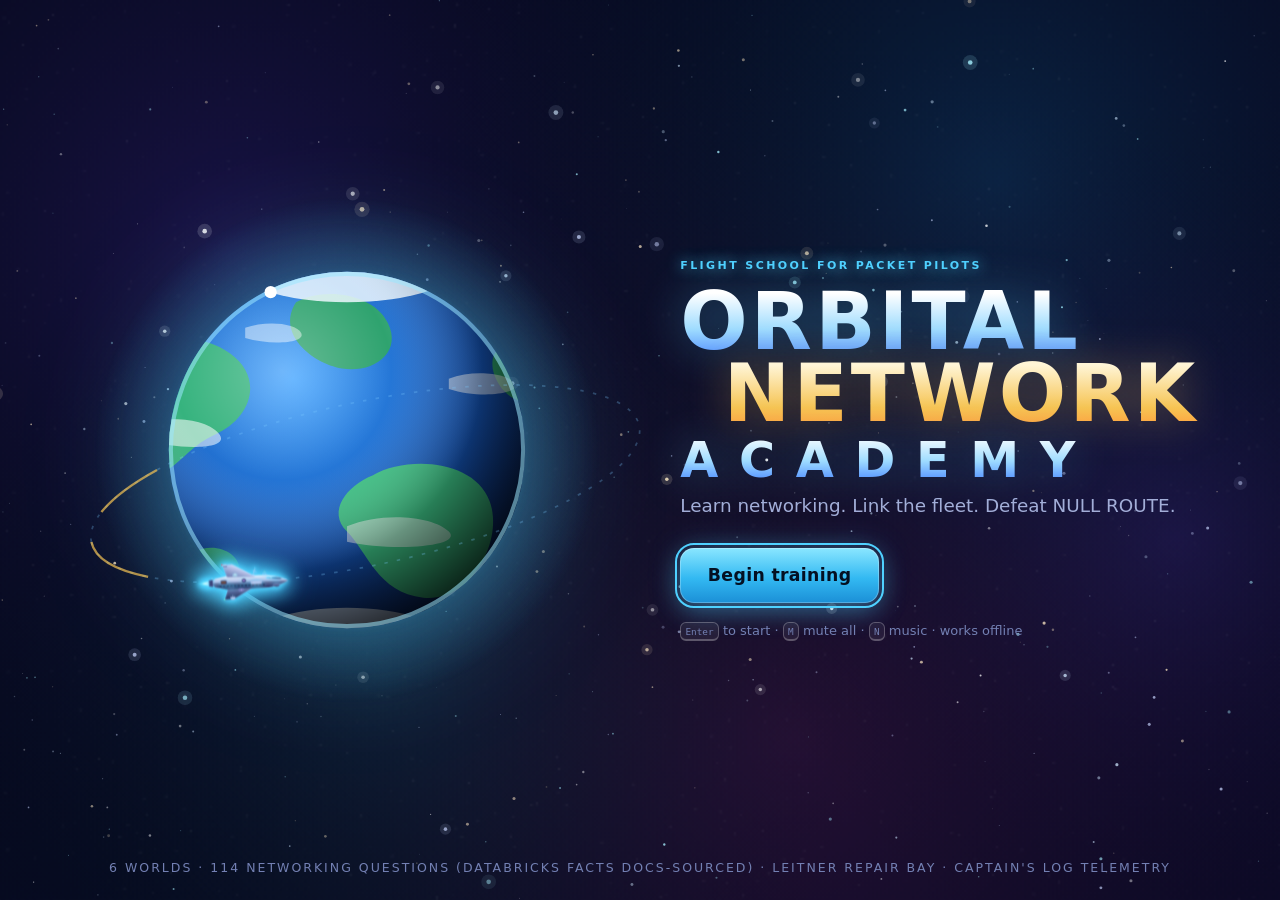
==== index.html @ e0d878a1 "Orbital Network Academy: a space-themed game for learning cloud and Databricks networking" ====
<!doctype html>
<html lang="en">
<head>
  <meta charset="utf-8">
  <meta name="viewport" content="width=device-width, initial-scale=1, viewport-fit=cover">
  <meta name="color-scheme" content="dark">
  <meta name="theme-color" content="#060a1f">
  <title>Orbital Network Academy</title>
  <link rel="icon" href="data:image/svg+xml,%3Csvg xmlns='http://www.w3.org/2000/svg' viewBox='0 0 32 32'%3E%3Ccircle cx='16' cy='16' r='9' fill='%234fd1ff'/%3E%3Cellipse cx='16' cy='16' rx='15' ry='5' fill='none' stroke='%23f6c453' stroke-width='2' transform='rotate(-20 16 16)'/%3E%3C/svg%3E">
  <link rel="stylesheet" href="css/style.css">
  <link rel="stylesheet" href="css/explainers.css">
  <link rel="stylesheet" href="css/journeys.css">
</head>
<body data-screen="title">
  <canvas id="starfield" aria-hidden="true"></canvas>
  <div id="flash" aria-hidden="true"></div>

  <!-- Persistent top bar (map / bay / log / debrief) -->
  <header id="topbar" class="hidden">
    <div class="brand" aria-label="Orbital Network Academy">
      <svg viewBox="0 0 40 40" class="brand-mark" aria-hidden="true"><circle cx="20" cy="20" r="9"/><ellipse cx="20" cy="20" rx="18" ry="6.5" transform="rotate(-22 20 20)"/><circle cx="35" cy="13" r="2.4" class="sat"/></svg>
      <div><b>Orbital Network Academy</b><span>Fleet link training</span></div>
    </div>
    <div class="rank">
      <div class="rank-top"><span id="tb-rank" class="rank-name">Cadet</span><span id="tb-xp" class="rank-xp">0 XP</span></div>
      <div class="xpbar"><span id="tb-xpbar"></span></div>
      <div id="tb-xpnext" class="rank-next"></div>
    </div>
    <nav class="nav" aria-label="Main">
      <span class="tb-stars" title="Stars earned"><svg viewBox="0 0 24 24" aria-hidden="true"><path d="M12 2.5l2.9 6 6.6.9-4.8 4.6 1.2 6.5L12 17.4l-5.9 3.1 1.2-6.5L2.5 9.4l6.6-.9z"/></svg><b id="tb-stars">0</b></span>
      <button class="nav-btn" data-go="map"><svg viewBox="0 0 24 24" aria-hidden="true"><circle cx="6" cy="17" r="3"/><circle cx="18" cy="7" r="3"/><path d="M8.5 15.5C11 12 13 11 15.5 8.5" stroke-dasharray="2 2"/></svg>Galaxy map</button>
      <button class="nav-btn" data-go="bay"><svg viewBox="0 0 24 24" aria-hidden="true"><path d="M14.7 6.3a4 4 0 0 0-5.4 5.2L3 17.8V21h3.2l6.3-6.3a4 4 0 0 0 5.2-5.4l-2.6 2.6-2.4-.6-.6-2.4z"/></svg>Repair Bay<span id="tb-bay-badge" class="badge hidden">0</span></button>
      <button class="nav-btn" data-go="journeys"><svg viewBox="0 0 24 24" aria-hidden="true"><circle cx="12" cy="12" r="9"/><path d="M10 8.5l5 3.5-5 3.5z"/></svg>Journeys</button>
      <button class="nav-btn" data-go="log"><svg viewBox="0 0 24 24" aria-hidden="true"><path d="M4 20V10M10 20V4M16 20v-7M22 20H2"/></svg>Captain's Log</button>
      <button class="icon-btn settings-btn" aria-label="Settings"><svg viewBox="0 0 24 24"><circle cx="12" cy="12" r="3"/><path d="M12 2v3M12 19v3M2 12h3M19 12h3M4.9 4.9l2.1 2.1M17 17l2.1 2.1M4.9 19.1L7 17M17 7l2.1-2.1"/></svg></button>
      <button class="icon-btn mute-btn" aria-label="Mute sound"></button>
    </nav>
  </header>

  <main id="app">
    <!-- TITLE -->
    <section class="screen" id="screen-title" aria-label="Title">
      <div class="title-wrap">
        <div id="title-planet" class="title-planet"></div>
        <div id="title-ship" class="title-orbit" aria-hidden="true"></div>
        <div class="title-copy">
          <div class="eyebrow glow">Flight school for packet pilots</div>
          <h1 class="logo"><span>Orbital</span><span>Network</span><span>Academy</span></h1>
          <p id="title-sub" class="title-sub"></p>
          <button id="btn-begin" class="btn primary big" data-autofocus>Begin training</button>
          <div class="title-hint"><kbd>Enter</kbd> to start · <kbd>M</kbd> mute all · <kbd>N</kbd> music · works offline</div>
        </div>
      </div>
      <footer class="title-foot">6 worlds · 114 networking questions (Databricks facts docs-sourced) · Leitner Repair Bay · Captain's Log telemetry</footer>
    </section>

    <!-- GALAXY MAP -->
    <section class="screen" id="screen-map" aria-label="Galaxy map">
      <div id="map-stage"></div>
      <aside id="mission-card" class="glass corners" aria-live="polite"></aside>
      <div class="map-legend"><kbd>←</kbd><kbd>→</kbd> pick world · <kbd>Enter</kbd> launch</div>
    </section>

    <!-- MISSION -->
    <section class="screen" id="screen-mission" aria-label="Mission">
      <div id="mission-planet" class="mission-planet" aria-hidden="true"></div>
      <div class="hud glass">
        <div class="hud-left">
          <div id="hud-planet" class="hud-planet" aria-hidden="true"></div>
          <div><div id="hud-mode" class="eyebrow"></div><div id="hud-title" class="hud-title"></div></div>
        </div>
        <div class="hud-mid">
          <div id="hud-progress-label" class="hud-label"></div>
          <div id="hud-progress" class="fuel"></div>
        </div>
        <div class="hud-right">
          <div id="hud-timer" class="hud-timer hidden" role="timer" aria-label="Boss clock"><span>⏱</span><b>15:00</b></div>
          <div id="hud-shields-wrap" class="hud-cell"><span class="hud-label">Shields</span><div id="hud-shields" class="shields"></div></div>
          <div class="hud-cell mult"><span class="hud-label">Streak <b id="hud-streak">0</b></span><b id="hud-mult" class="mult-val">×1</b></div>
          <div class="hud-cell"><span class="hud-label">XP</span><b id="hud-xp" class="xp-val">0</b></div>
          <button id="hud-pause" class="icon-btn" aria-label="Pause (Esc)"><svg viewBox="0 0 24 24"><path d="M8 5v14M16 5v14"/></svg></button>
          <button class="icon-btn mute-btn" aria-label="Mute sound"></button>
        </div>
      </div>
      <div class="play">
        <!-- The ship: decorative (aria-hidden). Damage / repair events are announced in #ship-live. -->
        <aside id="ship-panel" class="ship-panel glass" aria-hidden="true">
          <div class="sp-head"><div><div class="eyebrow">Your ship</div><b id="sp-name" class="sp-name">ISV Packet Pilot</b></div><span id="sp-tier" class="chip ghost"></span></div>
          <div id="ship-view" class="sp-stage"></div>
          <div class="sp-info">
            <div class="sp-meter"><div class="sp-label"><span>Hull integrity</span><b id="sp-hull-pct">100%</b></div><div id="sp-hull" class="hull-bar"></div></div>
            <div class="sp-meter"><div class="sp-label"><span>Afterburner</span><b id="sp-burn-pct">idle</b></div><div class="burn-bar"><span id="sp-burn"></span></div></div>
            <div class="sp-dmg"><div class="sp-label"><span id="sp-dmg-title">Damaged modules</span></div><ul id="sp-damage" class="sp-damage-list"></ul></div>
          </div>
        </aside>
        <article id="q-card" class="q-card glass corners" aria-live="polite"></article>
        <aside id="feedback" class="feedback glass" aria-live="polite"></aside>
      </div>
    </section>

    <section class="screen" id="screen-debrief" aria-label="Debrief"></section>
    <section class="screen scroll" id="screen-bay" aria-label="Repair Bay"></section>
    <section class="screen scroll" id="screen-log" aria-label="Captain's Log"></section>
    <section class="screen scroll" id="screen-journeys" aria-label="Journeys"></section>
  </main>

  <!-- Commander dialog -->
  <div id="dialog" role="dialog" aria-modal="true" aria-labelledby="dlg-name" aria-describedby="dlg-text">
    <div class="dlg-box glass corners">
      <div id="dlg-portrait" class="dlg-portrait"></div>
      <div class="dlg-main">
        <div class="dlg-tag"><span id="dlg-tag">Incoming transmission</span><span id="dlg-count"></span></div>
        <div class="dlg-who"><b id="dlg-name"></b><span id="dlg-role"></span></div>
        <p id="dlg-text" class="dlg-text"></p>
        <div class="dlg-actions"><button id="dlg-skip" class="btn ghost small">Skip</button><button id="dlg-next" class="btn primary"><span id="dlg-next-label">Next</span> <kbd>Enter</kbd></button></div>
      </div>
    </div>
  </div>

  <div id="modal" role="dialog" aria-modal="true" aria-labelledby="modal-title"><div id="modal-body" class="modal-box glass corners"></div></div>
  <div id="toasts" aria-live="polite"></div>
  <div id="ship-live" class="sr-only" role="status" aria-live="polite" aria-atomic="true"></div>
  <canvas id="fx" aria-hidden="true"></canvas>
  <noscript><p class="noscript">Orbital Network Academy needs JavaScript.</p></noscript>

  <!-- Data (classic scripts so file:// works). Add new level files here + in tests/validate_questions.mjs DATA_FILES. -->
  <script src="data/questions.js"></script>
  <script src="data/concepts.js"></script>
  <script src="data/journeys.js"></script>
  <!-- Engine -->
  <script src="js/util.js"></script>
  <script src="js/store.js"></script>
  <script src="js/ship.js"></script>
  <script src="js/audio.js"></script>
  <script src="js/music.js"></script>
  <script src="js/starfield.js"></script>
  <script src="js/fx.js"></script>
  <script src="js/art.js"></script>
  <script src="js/diagram.js"></script>
  <script src="js/explainers.js"></script>
  <script src="js/journeys.js"></script>
  <script src="js/charts.js"></script>
  <script src="js/game.js"></script>
  <script src="js/main.js"></script>
</body>
</html>
---- css/style.css ----
/* Orbital Network Academy — visual system
 * System fonts only (works offline). Palette: deep space navy, cyan signal, mint success, gold reward, rose danger. */
:root {
  --bg: #060a1f;
  --panel: rgba(14, 22, 56, 0.62);
  --panel-solid: #0e1638;
  --panel-hi: rgba(28, 40, 92, 0.7);
  --line: rgba(120, 170, 255, 0.22);
  --line-hi: rgba(120, 200, 255, 0.55);
  --text: #eef2ff;
  --muted: #a3aed8;
  --dim: #7380b3;
  --cyan: #4fd1ff;
  --mint: #7cf7c3;
  --gold: #f6c453;
  --rose: #ff4d6d;
  --violet: #b794f6;
  --accent: var(--cyan);
  --font: "Avenir Next", "Avenir", "Segoe UI", "Helvetica Neue", system-ui, -apple-system, sans-serif;
  --display: "Avenir Next Condensed", "Futura", "Avenir Next", "Segoe UI", system-ui, sans-serif;
  --mono: "SF Mono", ui-monospace, "JetBrains Mono", Menlo, Consolas, monospace;
  --r: 16px;
  --ease: cubic-bezier(.2, .8, .2, 1);
  --shadow: 0 20px 60px rgba(0, 0, 0, .45), 0 0 0 1px rgba(255, 255, 255, .02) inset;
}

* { box-sizing: border-box; }
html, body { height: 100%; margin: 0; }
body {
  background: var(--bg);
  color: var(--text);
  font: 16px/1.5 var(--font);
  -webkit-font-smoothing: antialiased;
  overflow: hidden;
  -webkit-tap-highlight-color: transparent;
}
button, input { font: inherit; color: inherit; }
a { color: var(--cyan); }
code { font-family: var(--mono); font-size: .88em; background: rgba(79, 209, 255, .1); border: 1px solid rgba(79, 209, 255, .2); padding: .05em .35em; border-radius: 6px; }
kbd {
  font-family: var(--mono); font-size: .72em; line-height: 1; padding: .28em .45em; border-radius: 6px;
  border: 1px solid rgba(255, 255, 255, .25); border-bottom-width: 2px; background: rgba(255, 255, 255, .06); color: inherit; vertical-align: .08em;
}
.hidden { display: none !important; }
:focus-visible { outline: 2px solid var(--cyan); outline-offset: 3px; border-radius: 10px; }

#starfield, #fx { position: fixed; inset: 0; width: 100vw; height: 100vh; display: block; }
#starfield { z-index: 0; }
#fx { z-index: 90; pointer-events: none; }
#flash { position: fixed; inset: 0; pointer-events: none; z-index: 80; opacity: 0; }
#flash.on.good { animation: flash .5s ease-out; background: radial-gradient(circle at 50% 50%, rgba(124, 247, 195, .0) 40%, rgba(124, 247, 195, .22)); }
#flash.on.bad { animation: flash .6s ease-out; background: radial-gradient(circle at 50% 50%, rgba(255, 77, 109, 0) 30%, rgba(255, 77, 109, .45)); }
@keyframes flash { 0% { opacity: 1 } 100% { opacity: 0 } }

/* ---------- glass panels with HUD corner brackets ---------- */
.glass {
  background: linear-gradient(180deg, rgba(22, 32, 78, .72), rgba(10, 16, 44, .72));
  border: 1px solid var(--line);
  border-radius: var(--r);
  box-shadow: var(--shadow), 0 0 40px rgba(79, 209, 255, .05);
  -webkit-backdrop-filter: blur(14px) saturate(130%);
  backdrop-filter: blur(14px) saturate(130%);
}
.corners { position: relative; }
.corners::before, .corners::after {
  content: ""; position: absolute; width: 22px; height: 22px; pointer-events: none;
  border: 2px solid var(--accent); opacity: .85; filter: drop-shadow(0 0 6px var(--accent));
}
.corners::before { top: -1px; left: -1px; border-right: 0; border-bottom: 0; border-top-left-radius: var(--r); }
.corners::after { bottom: -1px; right: -1px; border-left: 0; border-top: 0; border-bottom-right-radius: var(--r); }

.eyebrow { font: 700 11px/1.2 var(--font); letter-spacing: .22em; text-transform: uppercase; color: var(--accent); }
.eyebrow.glow { text-shadow: 0 0 14px currentColor; }
.muted { color: var(--muted); font-weight: 500; letter-spacing: 0; text-transform: none; }

/* ---------- buttons ---------- */
.btn {
  --b: var(--cyan);
  display: inline-flex; align-items: center; justify-content: center; gap: .55em;
  padding: .7em 1.25em; border-radius: 12px; cursor: pointer; font-weight: 700; letter-spacing: .02em;
  border: 1px solid rgba(255, 255, 255, .16); background: rgba(255, 255, 255, .05);
  transition: transform .15s var(--ease), box-shadow .2s, background .2s, border-color .2s, opacity .2s;
  user-select: none; white-space: nowrap;
}
.btn:hover { transform: translateY(-1px); border-color: rgba(255, 255, 255, .35); background: rgba(255, 255, 255, .09); }
.btn:active { transform: translateY(1px) scale(.98); }
.btn:disabled { opacity: .4; cursor: not-allowed; transform: none; }
.btn.primary {
  color: #041022; border: 0;
  background: linear-gradient(180deg, #8ae6ff, #33b9f2 55%, #1b8fd6);
  box-shadow: 0 0 0 1px rgba(255, 255, 255, .25) inset, 0 8px 26px rgba(79, 209, 255, .35), 0 0 32px rgba(79, 209, 255, .25);
}
.btn.primary:hover { box-shadow: 0 0 0 1px rgba(255, 255, 255, .4) inset, 0 10px 32px rgba(79, 209, 255, .5), 0 0 44px rgba(79, 209, 255, .35); }
.btn.primary kbd { border-color: rgba(4, 16, 34, .35); background: rgba(4, 16, 34, .12); }
.btn.danger { background: linear-gradient(180deg, #ff8197, #e5325a); color: #fff; border: 0; }
.btn.danger.ghost { background: transparent; color: #ff8fa3; border: 1px solid rgba(255, 77, 109, .45); }
.btn.big { font-size: 1.08rem; padding: .85em 1.6em; border-radius: 14px; }
.btn.small { padding: .45em .9em; font-size: .85rem; }
.btn.tiny { padding: .25em .7em; font-size: .78rem; border-radius: 8px; }
.icon-btn {
  width: 40px; height: 40px; display: grid; place-items: center; border-radius: 12px; cursor: pointer;
  border: 1px solid var(--line); background: rgba(255, 255, 255, .04); transition: background .2s, border-color .2s;
}
.icon-btn:hover { background: rgba(79, 209, 255, .12); border-color: var(--line-hi); }
.icon-btn svg, .nav-btn svg { width: 20px; height: 20px; fill: none; stroke: currentColor; stroke-width: 1.8; stroke-linecap: round; stroke-linejoin: round; }
.chip {
  display: inline-flex; align-items: center; gap: .35em; font-size: 12px; font-weight: 700; letter-spacing: .04em;
  padding: .3em .75em; border-radius: 999px; color: #dff6ff; background: rgba(79, 209, 255, .14); border: 1px solid rgba(79, 209, 255, .35);
}
.chip.ghost { background: rgba(255, 255, 255, .04); border-color: rgba(255, 255, 255, .14); color: var(--muted); font-weight: 600; }
.chip.danger { background: rgba(255, 77, 109, .14); border-color: rgba(255, 77, 109, .45); color: #ffc2cd; }

/* ---------- screens ---------- */
#app { position: fixed; inset: 0; z-index: 2; }
.screen {
  position: absolute; inset: 0; opacity: 0; visibility: hidden; transform: scale(1.025);
  transition: opacity .5s var(--ease), transform .6s var(--ease), visibility 0s linear .5s;
}
.screen.active { opacity: 1; visibility: visible; transform: none; transition: opacity .5s var(--ease), transform .6s var(--ease), visibility 0s; }
.screen.scroll { overflow-y: auto; padding-top: 84px; }
body[data-screen="debrief"] #screen-debrief, body[data-screen="map"] #screen-map { padding-top: 0; }

/* ---------- top bar ---------- */
#topbar {
  position: fixed; z-index: 20; top: 12px; left: 16px; right: 16px; height: 60px;
  display: flex; align-items: center; gap: 18px; padding: 0 12px 0 16px;
  background: linear-gradient(180deg, rgba(16, 24, 62, .78), rgba(8, 12, 36, .7));
  border: 1px solid var(--line); border-radius: 16px; box-shadow: var(--shadow);
  -webkit-backdrop-filter: blur(14px); backdrop-filter: blur(14px);
}
.brand { display: flex; align-items: center; gap: 10px; min-width: 0; }
.brand-mark { width: 34px; height: 34px; flex: none; }
.brand-mark circle:first-child { fill: var(--cyan); filter: drop-shadow(0 0 6px var(--cyan)); }
.brand-mark ellipse { fill: none; stroke: var(--gold); stroke-width: 2; }
.brand-mark .sat { fill: #fff; }
.brand b { display: block; font: 800 14px/1.1 var(--display); letter-spacing: .14em; text-transform: uppercase; white-space: nowrap; }
.brand span { font-size: 11px; color: var(--muted); letter-spacing: .08em; }
.rank { width: 230px; margin-left: 8px; }
.rank-top { display: flex; justify-content: space-between; font-size: 12px; font-weight: 700; }
.rank-name { color: var(--gold); letter-spacing: .12em; text-transform: uppercase; }
.rank-xp { font-family: var(--mono); color: var(--muted); }
.xpbar { height: 6px; margin: 4px 0 2px; border-radius: 6px; background: rgba(255, 255, 255, .08); overflow: hidden; }
.xpbar span { display: block; height: 100%; width: calc(var(--v, 0) * 100%); background: linear-gradient(90deg, var(--gold), #ffe9a6); box-shadow: 0 0 12px var(--gold); border-radius: 6px; transition: width .8s var(--ease); }
.rank-next { font-size: 10.5px; color: var(--dim); }
.nav { margin-left: auto; display: flex; align-items: center; gap: 6px; }
.tb-stars { display: inline-flex; align-items: center; gap: 6px; padding: 0 12px; font-family: var(--mono); font-size: 14px; }
.tb-stars svg { width: 18px; height: 18px; fill: var(--gold); filter: drop-shadow(0 0 6px rgba(246, 196, 83, .7)); }
.nav-btn {
  position: relative; display: inline-flex; align-items: center; gap: 8px; height: 40px; padding: 0 14px; border-radius: 12px; cursor: pointer;
  border: 1px solid transparent; background: transparent; font-weight: 700; font-size: 14px; color: var(--muted); transition: all .2s;
}
.nav-btn:hover { color: var(--text); background: rgba(255, 255, 255, .05); }
.nav-btn.current { color: var(--text); border-color: var(--line-hi); background: rgba(79, 209, 255, .1); box-shadow: 0 0 18px rgba(79, 209, 255, .15) inset; }
.badge { position: absolute; top: -4px; right: -4px; min-width: 20px; height: 20px; padding: 0 5px; border-radius: 10px; background: var(--rose); color: #fff; font: 800 11px/20px var(--font); text-align: center; box-shadow: 0 0 12px rgba(255, 77, 109, .7); }

/* ---------- title ---------- */
#screen-title { display: grid; place-items: center; }
.title-wrap { position: relative; width: min(1200px, 94vw); height: min(720px, 86vh); display: grid; grid-template-columns: 1.05fr 1fr; align-items: center; }
.title-planet { position: relative; width: min(560px, 46vw); aspect-ratio: 1; justify-self: center; filter: drop-shadow(0 0 60px rgba(79, 209, 255, .35)); animation: floaty 9s ease-in-out infinite; }
.title-orbit { position: absolute; left: -2%; top: 50%; width: min(700px, 58vw); transform: translateY(-38%) rotate(-12deg); pointer-events: none; }
.title-orbit-svg { width: 100%; height: auto; overflow: visible; }
.title-orbit-svg .orbit-line { fill: none; stroke: rgba(124, 200, 255, .28); stroke-width: 1.5; stroke-dasharray: 3 8; }
.title-orbit-svg .orbit-flow { fill: none; stroke: rgba(246, 196, 83, .7); stroke-width: 2; stroke-dasharray: 60 900; animation: flow 6s linear infinite; }
.title-orbit-svg g { filter: drop-shadow(0 0 8px rgba(79, 209, 255, .9)); }
.title-copy { padding: 0 2vw; }
.logo { margin: 14px 0 10px; font: 800 clamp(44px, 6.2vw, 92px)/.9 var(--display); letter-spacing: .04em; text-transform: uppercase; }
.logo span { display: block; background: linear-gradient(180deg, #ffffff 10%, #9fdcff 60%, #4f8dff); -webkit-background-clip: text; background-clip: text; color: transparent; filter: drop-shadow(0 0 22px rgba(79, 209, 255, .35)); }
.logo span:nth-child(2) { background: linear-gradient(180deg, #fff5d6 10%, #f6c453 70%, #ff9d3c); -webkit-background-clip: text; background-clip: text; filter: drop-shadow(0 0 22px rgba(246, 196, 83, .35)); padding-left: .55em; }
.logo span:nth-child(3) { font-size: .62em; letter-spacing: .42em; padding-top: .18em; }
.title-sub { font-size: 1.15rem; color: var(--muted); max-width: 30em; margin: 0 0 28px; }
.title-hint { margin-top: 18px; font-size: 13px; color: var(--dim); }
.title-foot { position: absolute; bottom: 22px; left: 0; right: 0; text-align: center; font-size: 12.5px; letter-spacing: .16em; text-transform: uppercase; color: var(--dim); }

/* ---------- galaxy map ---------- */
#screen-map { overflow: hidden; }
#map-stage { position: absolute; inset: 84px 440px 0 0; }
#galaxy { width: 100%; height: 100%; display: block; }
#galaxy .sun { animation: sunPulse 6s ease-in-out infinite; transform-origin: -140px 860px; }
@keyframes sunPulse { 50% { opacity: .82; } }
#galaxy .orbit { fill: none; stroke: rgba(150, 180, 255, .1); stroke-width: 1.2; stroke-dasharray: 2 7; }
#galaxy .route { fill: none; stroke: rgba(160, 180, 255, .2); stroke-width: 3; stroke-dasharray: 8 10; }
#galaxy .route.done { stroke: url(#routeG); stroke-width: 4; stroke-dasharray: none; opacity: .65; filter: drop-shadow(0 0 6px rgba(79, 209, 255, .6)); }
#galaxy .route.flow { stroke: #fff; stroke-width: 2.2; stroke-dasharray: 2 26; opacity: .9; animation: flow 1.6s linear infinite; }
#galaxy .route.bonus { stroke: rgba(183, 148, 246, .45); stroke-dasharray: 3 9; stroke-width: 2; }
@keyframes flow { to { stroke-dashoffset: -28; } }
#galaxy .planet { cursor: pointer; outline: none; }
#galaxy .planet .hit { fill: transparent; }
#galaxy .planet .planet-art { overflow: visible; transition: transform .35s var(--ease); }
#galaxy .planet:hover .planet-art, #galaxy .planet:focus-visible .planet-art { transform: scale(1.06); }
#galaxy .planet .planet-art { transform-origin: center; transform-box: fill-box; }
#galaxy .planet.locked .planet-art { filter: grayscale(.7) brightness(.62); opacity: .85; }
#galaxy .planet .lock circle { fill: rgba(6, 10, 31, .8); stroke: rgba(255, 255, 255, .35); }
#galaxy .planet .lock rect, #galaxy .planet .lock path { fill: none; stroke: #c7d2fe; stroke-width: 2; }
#galaxy .pl-num { font: 700 13px var(--font); letter-spacing: .26em; fill: var(--accent); text-anchor: middle; }
#galaxy .pl-name { font: 800 23px var(--display); letter-spacing: .08em; text-transform: uppercase; fill: #fff; text-anchor: middle; paint-order: stroke; stroke: rgba(6, 10, 31, .85); stroke-width: 5px; }
#galaxy .planet.locked .pl-name { fill: #8b95c2; }
#galaxy .planet.locked .pl-num { fill: #66709b; }
#galaxy .pl-stars path { fill: rgba(255, 255, 255, .12); stroke: rgba(255, 255, 255, .3); stroke-width: 1; }
#galaxy .pl-stars path.on { fill: var(--gold); stroke: #fff3c4; filter: drop-shadow(0 0 4px var(--gold)); }
#galaxy .reticle { opacity: 0; transition: opacity .3s; }
#galaxy .reticle circle { fill: none; stroke: var(--accent); stroke-width: 2; stroke-dasharray: 12 8; filter: drop-shadow(0 0 6px var(--accent)); }
#galaxy .reticle path { stroke: var(--accent); stroke-width: 3; stroke-linecap: round; }
#galaxy .planet.selected .reticle { opacity: 1; animation: spin 14s linear infinite; }
#galaxy .planet.boss .pl-num { fill: var(--rose); }
#map-ship { pointer-events: none; filter: drop-shadow(0 0 10px rgba(79, 209, 255, .8)); }
#map-ship > svg { animation: bob 2.8s ease-in-out infinite; overflow: visible; }
#map-ship.flying > svg { animation: none; }
@keyframes bob { 50% { transform: translateY(-6px); } }

#mission-card {
  position: absolute; right: 24px; top: 50%; transform: translateY(-46%); width: 400px; max-height: calc(100vh - 110px); overflow-y: auto; padding: 22px 22px 20px; z-index: 5;
  transition: border-color .3s;
}
.mc-head { display: flex; gap: 14px; align-items: center; }
.mc-art { width: 84px; height: 84px; flex: none; filter: drop-shadow(0 0 18px var(--accent)); }
.mc-art svg { width: 100%; height: 100%; }
.mc-title { margin: 4px 0 0; font: 800 30px/1 var(--display); text-transform: uppercase; letter-spacing: .05em; }
.mc-body { color: var(--muted); font-size: 14px; margin-top: 4px; }
.mc-sub { margin: 14px 0 14px; color: #d5dcff; font-size: 14.5px; }
.mc-stats { display: grid; grid-template-columns: repeat(4, 1fr); gap: 8px; padding: 12px 0; border-top: 1px solid var(--line); border-bottom: 1px solid var(--line); }
.mc-stats > div { display: flex; flex-direction: column; gap: 4px; }
.mc-stats .k, .k { font-size: 10.5px; letter-spacing: .16em; text-transform: uppercase; color: var(--dim); font-weight: 700; }
.mc-stats b { font: 700 17px var(--mono); }
.mc-flags { display: flex; flex-wrap: wrap; gap: 6px; margin: 14px 0 16px; }
.mc-actions { display: flex; gap: 10px; flex-wrap: wrap; }
.mc-actions .btn.primary { flex: 1 1 auto; padding-inline: 1em; }
.mc-actions .btn.ghost { flex: 0 1 auto; padding-inline: 1em; }
.mc-locked { display: flex; gap: 12px; align-items: flex-start; padding: 12px 14px; border-radius: 12px; background: rgba(255, 255, 255, .04); border: 1px dashed rgba(255, 255, 255, .18); }
.mc-locked p { margin: 0; color: var(--muted); font-size: 14px; }
.mc-locked .stars { vertical-align: -3px; }
.lock-ico { width: 26px; height: 26px; flex: none; fill: none; stroke: #c7d2fe; stroke-width: 1.8; }
.map-legend { position: absolute; left: 24px; bottom: 24px; color: var(--dim); font-size: 13px; z-index: 4; }
.stars { display: inline-flex; gap: 2px; }
.star-ico { width: 18px; height: 18px; fill: rgba(255, 255, 255, .12); stroke: rgba(255, 255, 255, .3); stroke-width: 1; }
.star-ico.on { fill: var(--gold); stroke: #fff3c4; filter: drop-shadow(0 0 5px rgba(246, 196, 83, .8)); }

/* ---------- planet art animation ---------- */
.art { display: block; width: 100%; height: 100%; overflow: visible; }
.art .spin { animation: surface 60s linear infinite; }
.art .spin.fast { animation-duration: 38s; }
@keyframes surface { from { transform: translateX(0); } to { transform: translateX(calc(var(--w) * -1)); } }
.art .orbit-spin { animation: spin 30s linear infinite; transform-origin: 0 0; }
.art .orbit-spin.rev { animation-direction: reverse; animation-duration: 18s; }
.art .dash-run { animation: flow 2s linear infinite; }
.art .blink { animation: blink 1.6s steps(2, jump-none) infinite; }
.art .blink.d2 { animation-delay: .8s; }
.art .pulse { animation: pulse 2.4s ease-in-out infinite; transform-box: fill-box; transform-origin: center; }
.art .tumble { animation: spin 22s linear infinite; transform-box: fill-box; transform-origin: center; }
.art .tumble.t1 { animation-duration: 15s; animation-direction: reverse; }
.art .tumble.t2 { animation-duration: 27s; }
.art .tumble.t3 { animation-duration: 18s; animation-direction: reverse; }
.art .tumble.t4 { animation-duration: 12s; }
.art .eye { animation: eye 3.6s ease-in-out infinite; transform-box: fill-box; transform-origin: center; }
.art .glitch { animation: glitch 2.2s steps(1) infinite; }
.art .glitch.d2 { animation-delay: 1.1s; }
.art .ping { animation: ping 2.6s ease-out infinite; transform-box: fill-box; transform-origin: center; }
.art .ping.d2 { animation-delay: 1.3s; }
.ship-art .flame { animation: flame .12s ease-in-out infinite alternate; transform-origin: -40px 0; }
@keyframes spin { to { transform: rotate(360deg); } }
@keyframes blink { 50% { opacity: .15; } }
@keyframes pulse { 50% { transform: scale(1.12); opacity: .8; } }
@keyframes eye { 0%, 100% { transform: scale(1); } 45% { transform: scale(1.18); } 50% { transform: scale(.4, 1); } 55% { transform: scale(1.1); } }
@keyframes glitch { 0% { transform: translateX(0); opacity: .9; } 10% { transform: translateX(-14px); opacity: .2; } 20% { transform: translateX(6px); opacity: 1; } 30% { opacity: 0; } 60% { transform: translateX(0); opacity: .8; } }
@keyframes ping { 0% { transform: scale(.6); opacity: .9; } 100% { transform: scale(3); opacity: 0; } }
@keyframes flame { from { transform: scaleX(.8); opacity: .85; } to { transform: scaleX(1.15); opacity: 1; } }
@keyframes floaty { 50% { transform: translateY(-14px); } }

/* ---------- mission ---------- */
#screen-mission { display: flex; flex-direction: column; padding: 14px 18px 18px; gap: 14px; }
.mission-planet {
  position: absolute; width: min(70vh, 640px); aspect-ratio: 1; right: max(-14vh, -140px); bottom: -22vh; opacity: .5; pointer-events: none;
  filter: drop-shadow(0 0 80px var(--accent)); animation: floaty 12s ease-in-out infinite;
}
#screen-mission.boss .mission-planet { opacity: .62; }
.hud { position: relative; z-index: 2; display: flex; align-items: center; gap: 18px; padding: 10px 14px; border-radius: 16px; }
.hud-left { display: flex; align-items: center; gap: 12px; min-width: 210px; }
.hud-planet { width: 46px; height: 46px; flex: none; }
.hud-title { font: 800 20px/1.1 var(--display); text-transform: uppercase; letter-spacing: .06em; white-space: nowrap; }
.hud-mid { flex: 1; min-width: 160px; }
.hud-label { display: block; font-size: 10.5px; letter-spacing: .16em; text-transform: uppercase; color: var(--dim); font-weight: 700; margin-bottom: 5px; }
.hud-label b { color: var(--text); font-family: var(--mono); letter-spacing: 0; }
.fuel { display: flex; gap: 4px; height: 12px; }
.fuel i { flex: 1; border-radius: 4px; background: rgba(255, 255, 255, .08); border: 1px solid rgba(255, 255, 255, .08); transition: background .3s, box-shadow .3s; }
.fuel i.ok { background: linear-gradient(180deg, #a6ffe0, var(--mint)); box-shadow: 0 0 10px rgba(124, 247, 195, .6); border-color: transparent; }
.fuel i.part { background: linear-gradient(180deg, #ffe7a0, var(--gold)); box-shadow: 0 0 10px rgba(246, 196, 83, .5); border-color: transparent; }
.fuel i.bad { background: linear-gradient(180deg, #ff9aac, var(--rose)); box-shadow: 0 0 10px rgba(255, 77, 109, .5); border-color: transparent; }
.fuel i.cur { background: rgba(79, 209, 255, .25); border-color: var(--cyan); box-shadow: 0 0 12px rgba(79, 209, 255, .6); animation: blink 1.2s ease-in-out infinite; }
.hud-right { display: flex; align-items: center; gap: 16px; }
.hud-cell { display: flex; flex-direction: column; align-items: flex-start; }
.shields { display: flex; gap: 5px; height: 26px; align-items: center; }
.shield-ico { width: 22px; height: 26px; }
.shield-ico path:first-child { fill: rgba(79, 209, 255, .25); stroke: var(--cyan); stroke-width: 1.6; filter: drop-shadow(0 0 5px rgba(79, 209, 255, .8)); transition: all .3s; }
.shield-ico .crack { fill: none; stroke: transparent; stroke-width: 1.6; }
.shield-ico.off path:first-child { fill: rgba(255, 77, 109, .08); stroke: rgba(255, 77, 109, .6); filter: none; }
.shield-ico.off .crack { stroke: rgba(255, 77, 109, .8); }
.hud-note { font-size: 12px; color: var(--dim); }
.mult-val { font: 800 22px/1 var(--mono); color: var(--muted); transition: color .3s, text-shadow .3s; }
.hud-cell.mult.hot .mult-val { color: var(--gold); text-shadow: 0 0 14px rgba(246, 196, 83, .8); }
.xp-val { font: 800 22px/1 var(--mono); color: #fff; min-width: 3.5ch; }
.hud-timer { display: flex; align-items: center; gap: 6px; padding: 6px 12px; border-radius: 10px; background: rgba(255, 77, 109, .1); border: 1px solid rgba(255, 77, 109, .4); font: 800 20px var(--mono); color: #ffc2cd; }
.hud-timer.critical { animation: blink .8s ease-in-out infinite; background: rgba(255, 77, 109, .25); color: #fff; }
#screen-mission.overdrive .hud { border-color: rgba(255, 77, 109, .5); box-shadow: var(--shadow), 0 0 30px rgba(255, 77, 109, .25); }
#screen-mission.overdrive .hud-title::after { content: "Overdrive"; margin-left: 10px; font: 800 10px var(--font); letter-spacing: .2em; padding: .3em .6em; border-radius: 6px; background: var(--rose); color: #fff; vertical-align: 4px; box-shadow: 0 0 14px var(--rose); }

.play { position: relative; z-index: 2; flex: 1; min-height: 0; display: grid; grid-template-columns: 300px minmax(0, 1fr) 0fr; column-gap: 16px; transition: grid-template-columns .5s var(--ease); }
.play:has(.feedback.open) { grid-template-columns: 284px minmax(0, 1.25fr) minmax(340px, 1fr); }
.q-card { --accent: var(--cyan); align-self: start; max-height: 100%; padding: 26px 30px 22px; overflow-y: auto; max-width: 980px; width: 100%; justify-self: center; display: flex; flex-direction: column; }
.play:has(.feedback.open) .q-card { justify-self: stretch; max-width: none; }
.q-card.enter { animation: cardIn .5s var(--ease); }
@keyframes cardIn { from { opacity: 0; transform: translateY(18px) scale(.985); } to { opacity: 1; transform: none; } }
.q-card.is-correct { border-color: rgba(124, 247, 195, .6); box-shadow: var(--shadow), 0 0 50px rgba(124, 247, 195, .18); --accent: var(--mint); }
.q-card.is-wrong { border-color: rgba(255, 77, 109, .6); box-shadow: var(--shadow), 0 0 50px rgba(255, 77, 109, .18); --accent: var(--rose); }
.q-meta { display: flex; flex-wrap: wrap; align-items: center; gap: 8px; }
.q-meta .chip.type-numeric { background: rgba(246, 196, 83, .14); border-color: rgba(246, 196, 83, .45); color: #ffe7a6; }
.q-meta .chip.type-diagram { background: rgba(183, 148, 246, .16); border-color: rgba(183, 148, 246, .5); color: #e3d5ff; }
.q-meta .chip.type-order { background: rgba(124, 247, 195, .12); border-color: rgba(124, 247, 195, .45); color: #c8ffe9; }
.q-meta .chip.type-multipart, .q-meta .chip.type-multi { background: rgba(255, 138, 91, .14); border-color: rgba(255, 138, 91, .45); color: #ffd6c4; }
.pips { display: inline-flex; gap: 3px; margin-left: 2px; }
.pips i { width: 7px; height: 14px; border-radius: 2px; background: rgba(255, 255, 255, .12); transform: skewX(-14deg); }
.pips i.on { background: var(--gold); box-shadow: 0 0 6px rgba(246, 196, 83, .7); }
.q-num { margin-left: auto; font: 700 13px var(--mono); color: var(--dim); }
.q-scenario { margin: 18px 0 0; padding: 14px 16px; border-left: 3px solid var(--rose); background: rgba(255, 77, 109, .07); border-radius: 0 12px 12px 0; color: #ffe1e7; font-size: 15.5px; }
.steps { display: flex; align-items: center; margin-top: 14px; }
.step { width: 28px; height: 28px; border-radius: 50%; display: grid; place-items: center; font: 800 12px var(--mono); border: 1.5px solid rgba(255, 255, 255, .25); color: var(--muted); }
.step.cur { border-color: var(--cyan); color: #fff; box-shadow: 0 0 12px rgba(79, 209, 255, .7); background: rgba(79, 209, 255, .15); }
.step.ok { background: var(--mint); border-color: var(--mint); color: #062018; }
.step.bad { background: var(--rose); border-color: var(--rose); color: #fff; }
.step-line { flex: 0 0 26px; height: 2px; background: rgba(255, 255, 255, .15); }
.q-prompt { margin: 18px 0 20px; font: 700 clamp(20px, 2.1vw, 26px)/1.35 var(--font); letter-spacing: -.005em; text-wrap: pretty; }
.q-body { flex: 1; }
.q-actions { display: flex; align-items: center; justify-content: space-between; gap: 12px; margin-top: 22px; }
.hint { color: var(--dim); font-size: 13px; }

.choices { display: grid; gap: 10px; }
.choice {
  position: relative; display: flex; align-items: center; gap: 14px; width: 100%; text-align: left; cursor: pointer;
  padding: 14px 16px; border-radius: 14px; border: 1px solid rgba(255, 255, 255, .12); background: rgba(255, 255, 255, .035);
  font-size: 16px; line-height: 1.4; transition: transform .15s var(--ease), border-color .2s, background .2s, box-shadow .2s;
}
.choice:hover:not(:disabled) { border-color: var(--line-hi); background: rgba(79, 209, 255, .07); transform: translateX(3px); }
.choice .key { flex: none; width: 30px; height: 30px; border-radius: 9px; display: grid; place-items: center; font: 800 13px var(--mono); background: rgba(255, 255, 255, .07); border: 1px solid rgba(255, 255, 255, .16); color: var(--muted); }
.choice .box { flex: none; width: 20px; height: 20px; border-radius: 6px; border: 2px solid rgba(255, 255, 255, .35); }
.choice.sel { border-color: var(--cyan); background: rgba(79, 209, 255, .12); box-shadow: 0 0 0 1px var(--cyan) inset, 0 0 22px rgba(79, 209, 255, .18); }
.choice.sel .key { background: var(--cyan); color: #041022; border-color: transparent; }
.choice.sel .box { background: var(--cyan); border-color: var(--cyan); box-shadow: 0 0 0 3px #0b1438 inset; }
.choice:disabled { cursor: default; }
.choice.correct { border-color: var(--mint); background: rgba(124, 247, 195, .12); box-shadow: 0 0 0 1px var(--mint) inset, 0 0 24px rgba(124, 247, 195, .2); }
.choice.correct .key { background: var(--mint); color: #062018; }
.choice.correct::after, .choice.missed::after, .choice.wrong::after { position: absolute; right: 16px; font-weight: 800; font-size: 12px; letter-spacing: .12em; text-transform: uppercase; }
.choice.correct::after { content: "✓ Correct"; color: var(--mint); }
.choice.missed { border-color: var(--gold); border-style: dashed; background: rgba(246, 196, 83, .07); }
.choice.missed::after { content: "Missed"; color: var(--gold); }
.choice.wrong { border-color: var(--rose); background: rgba(255, 77, 109, .1); }
.choice.wrong .key { background: var(--rose); color: #fff; }
.choice.wrong::after { content: "✕"; color: var(--rose); font-size: 16px; }
.choice .txt { padding-right: 80px; }

.numeric { display: grid; gap: 14px; }
.num-row { display: flex; align-items: center; gap: 12px; padding: 10px 18px; border-radius: 16px; border: 1px solid var(--line-hi); background: rgba(4, 8, 26, .55); max-width: 460px; box-shadow: 0 0 30px rgba(79, 209, 255, .1) inset; }
.num-row:focus-within { border-color: var(--cyan); box-shadow: 0 0 0 3px rgba(79, 209, 255, .2), 0 0 30px rgba(79, 209, 255, .15) inset; }
.num-row input { flex: 1; min-width: 0; background: transparent; border: 0; outline: none; font: 800 40px/1.1 var(--mono); color: #fff; letter-spacing: .04em; caret-color: var(--cyan); }
.num-row input::placeholder { color: rgba(255, 255, 255, .18); }
.num-prefix { font: 800 40px var(--mono); color: var(--cyan); }
.num-prefix:empty { display: none; }
.num-unit { font-size: 13px; color: var(--muted); letter-spacing: .14em; text-transform: uppercase; font-weight: 700; }
.num-row.correct { border-color: var(--mint); background: rgba(124, 247, 195, .08); }
.num-row.wrong { border-color: var(--rose); background: rgba(255, 77, 109, .08); }
.num-row.wrong input { text-decoration: line-through; text-decoration-color: var(--rose); color: #ffb3c1; }
.navcomp { max-width: 560px; border: 1px solid var(--line); border-radius: 12px; background: rgba(255, 255, 255, .03); }
.navcomp summary { cursor: pointer; padding: 10px 14px; font-size: 13px; font-weight: 700; letter-spacing: .08em; color: var(--muted); text-transform: uppercase; }
.navcomp table { width: 100%; border-collapse: collapse; font: 13px var(--mono); }
.navcomp th, .navcomp td { padding: 4px 14px; text-align: right; }
.navcomp th { color: var(--dim); font: 700 10.5px var(--font); letter-spacing: .1em; text-transform: uppercase; }
.navcomp th:first-child, .navcomp td:first-child { text-align: left; color: var(--cyan); }
.navcomp tbody tr:nth-child(odd) { background: rgba(255, 255, 255, .03); }

.order-list { position: relative; list-style: none; margin: 0; padding: 0; }
.order-item {
  position: absolute; left: 0; right: 0; top: 0; height: 54px; display: flex; align-items: center; gap: 12px; padding: 0 10px 0 12px;
  border-radius: 13px; border: 1px solid rgba(255, 255, 255, .14); background: linear-gradient(180deg, rgba(34, 48, 110, .75), rgba(18, 26, 66, .75));
  cursor: grab; touch-action: none; user-select: none; transition: transform .28s var(--ease), border-color .2s, box-shadow .2s, background .2s;
}
.order-item.dragging { transition: none; cursor: grabbing; z-index: 5; border-color: var(--cyan); box-shadow: 0 14px 40px rgba(0, 0, 0, .5), 0 0 24px rgba(79, 209, 255, .35); }
.order-item.picked { border-color: var(--cyan); box-shadow: 0 0 0 1px var(--cyan) inset; }
.order-item .grip { display: grid; gap: 3px; opacity: .55; }
.order-item .grip i { display: block; width: 14px; height: 2px; border-radius: 2px; background: #fff; }
.order-item .pos { flex: none; width: 28px; height: 28px; border-radius: 50%; display: grid; place-items: center; font: 800 12px var(--mono); background: rgba(79, 209, 255, .15); color: var(--cyan); border: 1px solid rgba(79, 209, 255, .4); }
.order-item .txt { flex: 1; font-size: 15px; line-height: 1.25; display: -webkit-box; -webkit-line-clamp: 2; -webkit-box-orient: vertical; overflow: hidden; }
.order-item .mv { display: flex; gap: 4px; }
.order-item .mv button { width: 30px; height: 30px; border-radius: 8px; border: 1px solid rgba(255, 255, 255, .14); background: rgba(255, 255, 255, .05); cursor: pointer; font-size: 10px; color: var(--muted); }
.order-item .mv button:hover { color: #fff; border-color: var(--line-hi); }
.order-item.correct { border-color: var(--mint); background: linear-gradient(180deg, rgba(30, 90, 80, .7), rgba(14, 50, 46, .7)); }
.order-item.correct .pos { background: var(--mint); color: #062018; border-color: transparent; }
.order-item.wrong { border-color: var(--rose); background: linear-gradient(180deg, rgba(100, 30, 52, .7), rgba(54, 16, 30, .7)); }
.order-item.wrong .pos { background: var(--rose); color: #fff; border-color: transparent; }
.order-item.correct .mv, .order-item.wrong .mv { visibility: hidden; }

.diagram-wrap { border-radius: 14px; background: radial-gradient(ellipse at 50% 40%, rgba(79, 209, 255, .07), rgba(0, 0, 0, 0) 70%), repeating-linear-gradient(0deg, rgba(120, 170, 255, .05) 0 1px, transparent 1px 32px), repeating-linear-gradient(90deg, rgba(120, 170, 255, .05) 0 1px, transparent 1px 32px); border: 1px solid var(--line); padding: 8px; }
.netdiag { width: 100%; height: auto; display: block; max-height: 46vh; overflow: visible; }
.netdiag .wire { stroke: rgba(140, 160, 230, .45); stroke-width: 2.2; }
.netdiag .packets { stroke: #9ff0ff; stroke-width: 2.6; stroke-dasharray: 3 16; stroke-linecap: round; animation: flow 1.2s linear infinite; }
.netdiag .tip { stroke: transparent; stroke-width: 2; }
.netdiag .link.bad .wire { stroke: var(--rose); stroke-dasharray: 6 6; }
.netdiag .xmark path { stroke: var(--rose); stroke-width: 3; stroke-linecap: round; }
.netdiag .link-label rect { fill: #0b1236; stroke: rgba(140, 160, 230, .5); }
.netdiag .link-label text { fill: #c9d3ff; font: 700 11px var(--mono); text-anchor: middle; }
.netdiag .node .disc { fill: #0c1440; stroke: var(--c); stroke-width: 2; filter: drop-shadow(0 0 8px var(--c)); }
.netdiag .node .halo { fill: var(--c); opacity: .08; }
.netdiag .node .ico { fill: none; stroke: var(--c); stroke-width: 1.8; stroke-linecap: round; stroke-linejoin: round; }
.netdiag .node .label { fill: #fff; font: 700 14px var(--font); text-anchor: middle; paint-order: stroke; stroke: #070c26; stroke-width: 4px; }
.netdiag .node .sub { fill: #aeb9e8; font: 600 11.5px var(--mono); text-anchor: middle; paint-order: stroke; stroke: #070c26; stroke-width: 4px; }
.netdiag .node .num circle { fill: #1b2560; stroke: rgba(255, 255, 255, .35); }
.netdiag .node .num text { fill: #fff; font: 800 11px var(--mono); text-anchor: middle; }
.netdiag.interactive .node { cursor: pointer; outline: none; }
.netdiag.interactive .node .disc, .netdiag.interactive .node .halo { transition: all .2s; }
.netdiag.interactive .node:hover .halo, .netdiag.interactive .node:focus-visible .halo { opacity: .25; }
.netdiag.interactive .node:focus-visible .disc { stroke-width: 3.5; }
.netdiag .node.sel .halo { opacity: .35; fill: var(--cyan); }
.netdiag .node.sel .disc { stroke: #fff; stroke-width: 3.5; }
.netdiag .node.target .halo { fill: var(--rose); opacity: .45; animation: pulse 1.2s ease-in-out infinite; transform-box: fill-box; transform-origin: center; }
.netdiag .node.target .disc { stroke: var(--rose); stroke-width: 3.5; filter: drop-shadow(0 0 12px var(--rose)); }
.netdiag .node.target .label { fill: #ffd1da; }
.netdiag .node.wrong .disc { stroke: var(--gold); stroke-dasharray: 4 4; }
.q-card.is-correct .netdiag .node.target .halo { fill: var(--mint); }
.q-card.is-correct .netdiag .node.target .disc { stroke: var(--mint); filter: drop-shadow(0 0 12px var(--mint)); }
.netdiag.static .node .disc { filter: none; }
.netdiag.osi .osi-n { font: 800 13px var(--mono); }
.netdiag.osi .osi-l { fill: #fff; font: 700 14px var(--font); }
.netdiag.osi .osi-e { fill: #aeb9e8; font: 600 12px var(--mono); }
.netdiag.hs .life { stroke: rgba(255, 255, 255, .25); stroke-dasharray: 4 4; }
.netdiag.hs .msg { stroke: var(--cyan); stroke-width: 2; }
.netdiag.hs .msg-t { fill: #fff; font: 800 13px var(--mono); text-anchor: middle; }
.netdiag.hs .label { fill: #fff; font: 700 14px var(--font); text-anchor: middle; }
.netdiag.hs .sub { fill: var(--mint); font: 600 12px var(--font); text-anchor: middle; }

/* feedback panel */
.feedback { position: relative; overflow: hidden; opacity: 0; transform: translateX(30px); padding: 0; transition: opacity .4s var(--ease), transform .5s var(--ease); pointer-events: none; min-width: 0; }
.feedback.open { align-self: start; max-height: 100%; opacity: 1; transform: none; pointer-events: auto; padding: 22px 24px; overflow-y: auto; }
.feedback.good { border-color: rgba(124, 247, 195, .45); background: linear-gradient(180deg, rgba(16, 60, 64, .78), rgba(8, 24, 40, .8)); }
.feedback.bad { border-color: rgba(255, 77, 109, .45); background: linear-gradient(180deg, rgba(70, 18, 44, .78), rgba(26, 10, 30, .82)); }
.fb-head { display: flex; gap: 14px; align-items: center; }
.fb-badge { width: 52px; height: 52px; flex: none; border-radius: 50%; display: grid; place-items: center; font-size: 26px; font-weight: 900; }
.feedback.good .fb-badge { background: var(--mint); color: #062018; box-shadow: 0 0 30px rgba(124, 247, 195, .6); }
.feedback.bad .fb-badge { background: var(--rose); color: #fff; box-shadow: 0 0 30px rgba(255, 77, 109, .6); }
.fb-verdict { font: 800 24px/1.1 var(--display); text-transform: uppercase; letter-spacing: .06em; }
.feedback.good .fb-verdict { color: var(--mint); }
.feedback.bad .fb-verdict { color: #ff8fa3; }
.fb-sub { font-size: 13px; color: var(--muted); margin-top: 2px; }
.fb-answer { margin: 16px 0 0; padding: 12px 14px; border-radius: 12px; background: rgba(124, 247, 195, .08); border: 1px solid rgba(124, 247, 195, .35); font-weight: 700; }
.fb-answer .k, .fb-explain .k, .source .k { display: block; margin-bottom: 4px; }
.fb-order { margin: 12px 0 0; padding-left: 26px; color: #c8ffe9; font-size: 14.5px; }
.fb-order li { margin: 3px 0; }
.fb-explain { margin: 16px 0 0; font-size: 15.5px; line-height: 1.6; color: #e1e7ff; }
.fb-explain.scenario { padding-top: 14px; border-top: 1px solid rgba(255, 255, 255, .1); }
.fb-mini { margin-top: 16px; padding: 10px; border-radius: 12px; background: rgba(4, 8, 26, .5); border: 1px solid var(--line); }
.fb-mini .netdiag { max-height: 220px; }
.fb-foot { display: flex; align-items: flex-end; justify-content: space-between; gap: 12px; margin-top: 18px; }
.source { font-size: 13px; color: var(--cyan); text-decoration: none; word-break: break-all; min-width: 0; }
.source:hover { text-decoration: underline; }
.source.std { color: var(--muted); }

/* shake */
.shake { animation: shake .5s cubic-bezier(.36, .07, .19, .97); }
@keyframes shake {
  10%, 90% { transform: translate3d(-2px, 1px, 0); } 20%, 80% { transform: translate3d(5px, -2px, 0); }
  30%, 50%, 70% { transform: translate3d(-9px, 2px, 0); } 40%, 60% { transform: translate3d(9px, -1px, 0); }
}

.float-text { position: fixed; z-index: 95; pointer-events: none; transform: translate(-50%, -50%); font: 900 22px var(--mono); color: var(--gold); text-shadow: 0 0 16px rgba(246, 196, 83, .9); animation: floatUp 1.3s var(--ease) forwards; white-space: nowrap; }
.float-text.shield { color: var(--cyan); text-shadow: 0 0 16px var(--cyan); font-size: 16px; }
.float-text.streak { color: #ffb38a; text-shadow: 0 0 16px #ff8a5b; font-size: 17px; }
@keyframes floatUp { 0% { opacity: 0; transform: translate(-50%, 0) scale(.7); } 15% { opacity: 1; transform: translate(-50%, -24px) scale(1.1); } 100% { opacity: 0; transform: translate(-50%, -80px) scale(1); } }

/* ---------- dialog ---------- */
#dialog { position: fixed; inset: 0; z-index: 60; display: flex; align-items: flex-end; justify-content: center; padding: 0 20px 6vh; background: linear-gradient(180deg, rgba(3, 5, 18, 0) 30%, rgba(3, 5, 18, .78)); opacity: 0; visibility: hidden; transition: opacity .35s, visibility 0s .35s; cursor: pointer; }
#dialog.open { opacity: 1; visibility: visible; transition: opacity .35s; }
.dlg-box { --accent: var(--cyan); width: min(920px, 100%); display: flex; gap: 22px; padding: 22px; transform: translateY(30px); transition: transform .45s var(--ease); cursor: default; }
#dialog.open .dlg-box { transform: none; }
#dialog[data-who="null"] .dlg-box { --accent: var(--rose); border-color: rgba(255, 77, 109, .5); background: linear-gradient(180deg, rgba(50, 10, 28, .85), rgba(20, 4, 14, .88)); box-shadow: var(--shadow), 0 0 50px rgba(255, 77, 109, .2); }
#dialog[data-who="null"] .dlg-text { font-family: var(--mono); color: #ffd1da; letter-spacing: .02em; }
#dialog.twist[data-who="vega"] .dlg-box { border-color: rgba(246, 196, 83, .5); }
.dlg-portrait { width: 130px; height: 130px; flex: none; border-radius: 14px; overflow: hidden; border: 1px solid var(--accent); box-shadow: 0 0 24px color-mix(in srgb, var(--accent) 45%, transparent); }
.dlg-main { flex: 1; display: flex; flex-direction: column; min-width: 0; }
.dlg-tag { display: flex; justify-content: space-between; font-size: 11px; letter-spacing: .2em; text-transform: uppercase; color: var(--accent); font-weight: 700; }
.dlg-tag #dlg-count { color: var(--dim); font-family: var(--mono); letter-spacing: 0; }
.dlg-who { display: flex; align-items: baseline; gap: 10px; margin-top: 6px; }
.dlg-who b { font: 800 22px var(--display); text-transform: uppercase; letter-spacing: .08em; }
.dlg-who span { font-size: 12.5px; color: var(--muted); }
.dlg-text { flex: 1; margin: 10px 0 14px; font-size: 18.5px; line-height: 1.5; min-height: 3em; }
.dlg-actions { display: flex; justify-content: flex-end; gap: 10px; }
#dlg-next:not(.ready) { opacity: .6; }

/* ---------- modal / toasts ---------- */
#modal { position: fixed; inset: 0; z-index: 70; display: grid; place-items: center; padding: 20px; background: rgba(3, 5, 18, .7); opacity: 0; visibility: hidden; transition: opacity .25s, visibility 0s .25s; }
#modal.open { opacity: 1; visibility: visible; transition: opacity .25s; }
.modal-box { width: min(560px, 100%); max-height: 90vh; overflow-y: auto; padding: 26px 28px; transform: scale(.96); transition: transform .3s var(--ease); }
#modal.open .modal-box { transform: none; }
.modal-title { margin: 0 0 14px; font: 800 26px var(--display); text-transform: uppercase; letter-spacing: .06em; }
.modal-sub { margin: 20px 0 8px; font-size: 12px; letter-spacing: .18em; text-transform: uppercase; color: var(--accent); }
.modal-text { color: var(--muted); }
.modal-actions { display: flex; justify-content: flex-end; gap: 10px; margin-top: 22px; }
.set-row { display: flex; align-items: center; justify-content: space-between; gap: 16px; padding: 14px 0; border-bottom: 1px solid var(--line); cursor: pointer; }
.set-row b { display: block; }
.set-row span { font-size: 13px; color: var(--muted); }
.switch { appearance: none; -webkit-appearance: none; width: 48px; height: 28px; flex: none; border-radius: 14px; background: rgba(255, 255, 255, .14); position: relative; cursor: pointer; transition: background .2s; margin: 0; }
.switch::after { content: ""; position: absolute; top: 3px; left: 3px; width: 22px; height: 22px; border-radius: 50%; background: #fff; transition: transform .25s var(--ease); }
.switch:checked { background: var(--cyan); box-shadow: 0 0 14px rgba(79, 209, 255, .5); }
.switch:checked::after { transform: translateX(20px); }
.set-row kbd { font-size: .78em; }
/* audio rows: switch + volume slider */
.set-row.audio-row { display: block; cursor: default; }
.set-main { display: flex; align-items: center; justify-content: space-between; gap: 16px; cursor: pointer; }
.vol { display: flex; align-items: center; gap: 12px; margin-top: 10px; transition: opacity .2s; }
.audio-row.dim .vol { opacity: .45; }
.vol output { min-width: 3.4em; text-align: right; font: 700 13px var(--mono); color: var(--muted); }
.range { -webkit-appearance: none; appearance: none; flex: 1; height: 28px; margin: 0; background: transparent; cursor: pointer; }
.range::-webkit-slider-runnable-track { height: 6px; border-radius: 6px; background: linear-gradient(90deg, var(--cyan) 0 var(--v, 50%), rgba(255, 255, 255, .14) var(--v, 50%) 100%); }
.range::-moz-range-track { height: 6px; border-radius: 6px; background: rgba(255, 255, 255, .14); }
.range::-moz-range-progress { height: 6px; border-radius: 6px; background: var(--cyan); }
.range::-webkit-slider-thumb { -webkit-appearance: none; width: 18px; height: 18px; margin-top: -6px; border-radius: 50%; background: #fff; border: 0; box-shadow: 0 0 0 3px rgba(79, 209, 255, .35), 0 0 12px rgba(79, 209, 255, .6); }
.range::-moz-range-thumb { width: 18px; height: 18px; border-radius: 50%; background: #fff; border: 0; box-shadow: 0 0 0 3px rgba(79, 209, 255, .35), 0 0 12px rgba(79, 209, 255, .6); }
.range:focus-visible { outline: none; }
.range:focus-visible::-webkit-slider-thumb { box-shadow: 0 0 0 3px var(--cyan), 0 0 16px var(--cyan); }
.range:focus-visible::-moz-range-thumb { box-shadow: 0 0 0 3px var(--cyan), 0 0 16px var(--cyan); }
.seg { display: inline-flex; border: 1px solid var(--line); border-radius: 10px; overflow: hidden; flex: none; }
.seg button { padding: .45em .9em; border: 0; background: transparent; cursor: pointer; font-size: 13px; font-weight: 700; color: var(--muted); }
.seg button.on { background: var(--cyan); color: #041022; }
.keys { margin: 0; padding-left: 0; list-style: none; display: grid; gap: 8px; color: var(--muted); font-size: 14px; }
#toasts { position: fixed; z-index: 85; top: 86px; left: 50%; transform: translateX(-50%); display: grid; gap: 8px; pointer-events: none; }
.toast { padding: 10px 18px; border-radius: 12px; background: rgba(14, 22, 56, .92); border: 1px solid var(--line-hi); font-weight: 700; font-size: 14px; box-shadow: var(--shadow); animation: toastIn .35s var(--ease); transition: opacity .5s, transform .5s; }
.toast.good { border-color: var(--mint); }
.toast.bad { border-color: var(--rose); }
.toast.hot { border-color: var(--rose); color: #ffd1da; box-shadow: var(--shadow), 0 0 26px rgba(255, 77, 109, .4); }
.toast.out { opacity: 0; transform: translateY(-10px); }
@keyframes toastIn { from { opacity: 0; transform: translateY(-12px); } }

/* ---------- debrief ---------- */
#screen-debrief { display: grid; place-items: center; overflow-y: auto; padding: 90px 20px 30px; }
.db-wrap { position: relative; width: min(980px, 100%); display: grid; grid-template-columns: 300px 1fr; align-items: center; gap: 10px; }
.db-art { width: 300px; aspect-ratio: 1; filter: drop-shadow(0 0 60px var(--accent)); animation: floaty 9s ease-in-out infinite; }
.db-main { --accent: inherit; padding: 30px 32px; }
.db-title { margin: 6px 0 10px; font: 800 clamp(36px, 5vw, 58px)/1 var(--display); text-transform: uppercase; letter-spacing: .04em; background: linear-gradient(180deg, #fff, #8fe8ff); -webkit-background-clip: text; background-clip: text; color: transparent; }
.db-title.bad { background: linear-gradient(180deg, #ffd1da, var(--rose)); -webkit-background-clip: text; background-clip: text; }
.db-stars { display: flex; gap: 12px; margin: 8px 0 10px; }
.db-stars .star-ico { width: 64px; height: 64px; transition: transform .3s; }
.db-stars .star-ico.pop { animation: starPop .6s var(--ease); }
@keyframes starPop { 0% { transform: scale(.2) rotate(-40deg); } 60% { transform: scale(1.3) rotate(8deg); } 100% { transform: none; } }
.badge-new { display: inline-block; padding: .3em .8em; border-radius: 8px; background: var(--gold); color: #2a1a00; font-weight: 800; font-size: 12px; letter-spacing: .14em; text-transform: uppercase; box-shadow: 0 0 20px rgba(246, 196, 83, .6); }
.db-stats { display: grid; grid-template-columns: repeat(auto-fit, minmax(120px, 1fr)); gap: 10px; margin: 18px 0; }
.stat, .kpi { display: flex; flex-direction: column; gap: 4px; padding: 12px 14px; border-radius: 12px; background: rgba(255, 255, 255, .04); border: 1px solid var(--line); }
.stat b, .kpi b { font: 800 24px/1.1 var(--mono); }
.stat .s, .kpi .s { font-size: 12px; color: var(--dim); }
.db-unlock { display: flex; align-items: center; gap: 14px; padding: 12px 16px; margin-bottom: 14px; border-radius: 14px; border: 1px solid rgba(124, 247, 195, .5); background: rgba(124, 247, 195, .08); }
.db-unlock svg { width: 56px; height: 56px; }
.db-unlock b { display: block; font: 800 20px var(--display); text-transform: uppercase; letter-spacing: .06em; }
.db-tip { color: var(--muted); }
.db-missed { margin: 6px 0 16px; }
.db-missed ul { list-style: none; padding: 0; margin: 8px 0 0; display: grid; gap: 6px; max-height: 180px; overflow-y: auto; }
.db-missed li { font-size: 14px; color: #d5dcff; display: flex; gap: 10px; align-items: baseline; }
.db-missed .chip { flex: none; }
.db-actions { display: flex; flex-wrap: wrap; gap: 10px; margin-top: 8px; }

/* ---------- pages (bay / log) ---------- */
.page { width: min(1240px, 100%); margin: 0 auto; padding: 10px 24px 40px; }
.page-head { display: flex; justify-content: space-between; align-items: flex-end; gap: 24px; margin: 8px 0 20px; flex-wrap: wrap; }
.page-title { margin: 6px 0 6px; font: 800 44px/1 var(--display); text-transform: uppercase; letter-spacing: .05em; }
.page-sub { margin: 0; max-width: 62ch; color: var(--muted); }
.bay-cta, .log-actions { display: flex; gap: 10px; flex-wrap: wrap; }
.bays { display: grid; grid-template-columns: repeat(5, 1fr); gap: 14px; }
.bay { position: relative; padding: 18px; overflow: hidden; min-height: 190px; }
.bay::before { content: ""; position: absolute; inset: auto 0 0 0; height: 4px; background: var(--bc); box-shadow: 0 0 16px var(--bc); }
.bay.b1 { --bc: var(--rose); } .bay.b2 { --bc: #ff8a5b; } .bay.b3 { --bc: var(--gold); } .bay.b4 { --bc: #b6f37a; } .bay.b5 { --bc: var(--mint); }
.bay-num { font: 800 12px var(--mono); letter-spacing: .2em; color: var(--bc); }
.bay-count { font: 800 54px/1 var(--mono); margin: 8px 0 4px; }
.bay-label { font-weight: 700; }
.bay-int { font-size: 12px; color: var(--dim); }
.bay-bar { height: 4px; margin-top: 12px; border-radius: 4px; background: rgba(255, 255, 255, .08); }
.bay-bar span { display: block; height: 100%; width: calc(var(--v) * 100%); background: var(--bc); border-radius: 4px; }
.drone { position: absolute; right: 12px; top: 14px; width: 54px; fill: none; stroke: var(--bc); stroke-width: 2; opacity: .7; animation: floaty 4s ease-in-out infinite; }
.drone ellipse { fill: rgba(255, 255, 255, .05); }
.drone .blink { fill: var(--bc); }
.bay-list { margin-top: 16px; padding: 20px; }
.card-title { margin: 0 0 14px; font: 800 15px var(--font); letter-spacing: .14em; text-transform: uppercase; display: flex; justify-content: space-between; gap: 10px; align-items: baseline; }
.card-title .muted { font-size: 12px; }
.bay-topics { display: flex; flex-wrap: wrap; gap: 10px; }
.bay-topic { display: flex; align-items: center; gap: 8px; }
.empty-state { margin-top: 16px; padding: 30px; text-align: center; }
.empty-state .empty-art { width: 160px; height: 160px; margin: 0 auto; }
.empty-state h3 { margin: 8px 0 4px; font: 800 22px var(--display); text-transform: uppercase; letter-spacing: .06em; }
.empty-state p, .empty { color: var(--muted); }

.kpis { display: grid; grid-template-columns: repeat(6, 1fr); gap: 12px; margin-bottom: 16px; }
.kpi { border-radius: 14px; }
.kpi b { font-size: 28px; }
.log-grid { display: grid; grid-template-columns: repeat(12, 1fr); gap: 16px; }
.card { padding: 20px 22px; min-width: 0; }
.radar-card { grid-column: span 5; }
.trend-card { grid-column: span 7; }
.weak-card { grid-column: span 4; }
.best-card { grid-column: span 8; }
.topics-card { grid-column: span 7; }
.time-card { grid-column: span 5; align-self: start; }
.chart { width: 100%; height: auto; display: block; }
.chart.radar { max-width: 500px; margin: 0 auto; }
.chart .grid { fill: none; stroke: rgba(150, 180, 255, .14); }
.chart .spoke { stroke: rgba(150, 180, 255, .14); }
.chart .axis-label { fill: #c9d3ff; font: 700 13.5px var(--font); }
.chart .axis-val { fill: var(--cyan); font: 700 12.5px var(--mono); }
.chart.radar .area { fill: rgba(79, 209, 255, .22); stroke: var(--cyan); stroke-width: 2; filter: drop-shadow(0 0 10px rgba(79, 209, 255, .5)); }
.chart .dot { fill: #fff; stroke: var(--cyan); stroke-width: 2; }
.chart.line .area { fill: url(#lnFill); }
.chart.line .stroke { fill: none; stroke: var(--cyan); stroke-width: 2.6; stroke-linejoin: round; filter: drop-shadow(0 0 8px rgba(79, 209, 255, .6)); }
.chart .tick { fill: var(--dim); font: 600 11px var(--mono); }
.chart .empty { fill: var(--muted); font: 600 14px var(--font); }
.bars { list-style: none; margin: 0; padding: 0; display: grid; gap: 9px; }
.bars li { display: grid; grid-template-columns: minmax(130px, 38%) 1fr 92px; align-items: center; gap: 12px; font-size: 13.5px; }
.bar-label { white-space: nowrap; overflow: hidden; text-overflow: ellipsis; color: #dbe2ff; }
.bar-track { height: 10px; border-radius: 6px; background: rgba(255, 255, 255, .06); overflow: hidden; }
.bar-fill { display: block; height: 100%; width: calc(var(--v) * 100%); border-radius: 6px; transition: width 1s var(--ease); }
.bar-fill.good { background: linear-gradient(90deg, #3fd9a0, var(--mint)); box-shadow: 0 0 10px rgba(124, 247, 195, .5); }
.bar-fill.ok { background: linear-gradient(90deg, #e7a933, var(--gold)); }
.bar-fill.bad { background: linear-gradient(90deg, #e5325a, #ff8197); }
.bar-fill.info { background: linear-gradient(90deg, #6a5cff, var(--violet)); }
.bar-note { font: 600 12px var(--mono); color: var(--muted); text-align: right; white-space: nowrap; }
.weak { list-style: none; counter-reset: w; margin: 0 0 14px; padding: 0; display: grid; gap: 8px; }
.weak li { counter-increment: w; display: grid; grid-template-columns: 26px 1fr auto auto; align-items: center; gap: 10px; padding: 9px 10px; border-radius: 10px; background: rgba(255, 255, 255, .04); border: 1px solid var(--line); }
.weak li::before { content: counter(w); font: 800 13px var(--mono); color: var(--rose); text-align: center; }
.w-name { font-weight: 700; font-size: 14px; }
.w-acc { font: 800 14px var(--mono); }
.w-acc.bad { color: #ff8fa3; } .w-acc.ok { color: var(--gold); }
table.best { width: 100%; border-collapse: collapse; font-size: 14px; }
table.best th { text-align: left; font-size: 10.5px; letter-spacing: .14em; text-transform: uppercase; color: var(--dim); padding: 6px 8px; border-bottom: 1px solid var(--line); }
table.best td { padding: 8px; border-bottom: 1px solid rgba(255, 255, 255, .05); font-family: var(--mono); }
table.best td:first-child { font-family: var(--font); font-weight: 700; }
table.best .dot { display: inline-block; width: 9px; height: 9px; border-radius: 50%; margin-right: 10px; background: var(--accent); box-shadow: 0 0 8px var(--accent); }
table.best .star-ico { width: 15px; height: 15px; }

.noscript { position: fixed; inset: 0; display: grid; place-items: center; z-index: 100; }

/* ---------- responsive ---------- */
/* Below 1280px the ship panel becomes a strip above the question (iPad landscape + portrait). */
@media (max-width: 1279px) {
  .play { grid-template-columns: minmax(0, 1fr) 0fr; grid-template-rows: auto minmax(0, 1fr); row-gap: 12px; }
  .play:has(.feedback.open) { grid-template-columns: minmax(0, 1.25fr) minmax(320px, 1fr); }
}
@media (max-width: 1180px) {
  .rank { display: none; }
  .play:has(.feedback.open) { grid-template-columns: 1fr; grid-template-rows: auto auto; overflow-y: auto; }
  .play { overflow-y: auto; }
  .q-card { overflow: visible; }
  .feedback.open { overflow: visible; }
  .kpis { grid-template-columns: repeat(3, 1fr); }
  .radar-card, .trend-card, .weak-card, .best-card, .topics-card, .time-card { grid-column: span 12; }
  .bays { grid-template-columns: repeat(5, minmax(0, 1fr)); gap: 8px; }
  .bay { padding: 14px; } .bay-count { font-size: 40px; } .drone { display: none; }
}
@media (max-width: 900px) {
  .brand div { display: none; }
  .nav-btn { padding: 0 10px; font-size: 13px; }
  .title-wrap { grid-template-columns: 1fr; height: auto; text-align: center; }
  .title-planet { width: min(320px, 60vw); }
  .title-orbit { display: none; }
  .logo span:nth-child(2) { padding-left: 0; }
  .title-sub { margin-inline: auto; }
  #mission-card { left: 16px; right: 16px; width: auto; top: auto; bottom: 16px; transform: none; max-height: 44vh; }
  #map-stage { inset: 80px 0 calc(44vh + 20px) 0; }
  .map-legend { display: none; }
  .hud { flex-wrap: wrap; gap: 10px; }
  .hud-mid { order: 3; flex-basis: 100%; }
  .hud-left { min-width: 0; }
  .db-wrap { grid-template-columns: 1fr; }
  .db-art { width: 180px; justify-self: center; }
  .bays { grid-template-columns: repeat(2, 1fr); }
}
@media (max-width: 700px) {
  .nav-btn { font-size: 0; gap: 0; }
  .nav-btn svg { width: 22px; height: 22px; }
  .kpis { grid-template-columns: repeat(2, 1fr); }
  .dlg-portrait { width: 80px; height: 80px; }
  .q-card { padding: 20px; }
  .choice .txt { padding-right: 0; }
  .choice.correct::after, .choice.missed::after, .choice.wrong::after { display: none; }
}
@media (max-height: 760px) and (min-width: 901px) {
  #mission-card { padding: 16px 18px; width: 370px; }
  .mc-sub { margin: 8px 0; }
  .mc-flags { margin: 8px 0 10px; }
}

/* ---------- reduced motion ---------- */
@media (prefers-reduced-motion: reduce) {
  html:not(.motion-full) *, html:not(.motion-full) *::before, html:not(.motion-full) *::after { animation-duration: .001ms !important; animation-iteration-count: 1 !important; transition-duration: .001ms !important; }
}
.reduce-motion *, .reduce-motion *::before, .reduce-motion *::after { animation-duration: .001ms !important; animation-iteration-count: 1 !important; transition-duration: .001ms !important; scroll-behavior: auto !important; }

/* citations */
.sources { display: grid; gap: 6px; min-width: 0; }
.source.cite { color: #e3d5ff; word-break: normal; }
.q-card:empty { visibility: hidden; }

/* ================================================================ the ship (js/ship.js) */
.sr-only { position: absolute; width: 1px; height: 1px; padding: 0; margin: -1px; overflow: hidden; clip: rect(0 0 0 0); white-space: nowrap; border: 0; }
/* off-screen screens keep their DOM: pause their ship animations (saves frames for the starfield) */
.screen:not(.active) .ship, .screen:not(.active) .ship * { animation-play-state: paused !important; }

.ship { display: block; width: 100%; height: auto; overflow: visible; --fa: #fff; --fb: #7cf7ff; --fc: #4fd1ff; }
.ship.tier-3, .ship.tier-4 { --fb: #ffe7a6; --fc: #f6a23c; }                  /* plasma-gold engines */
.ship .fl-a { stop-color: var(--fa); } .ship .fl-b { stop-color: var(--fb); } .ship .fl-c { stop-color: var(--fc); }
.ship .rig { transform-box: fill-box; transform-origin: 50% 50%; animation: shipDrift 7s ease-in-out infinite; }
@keyframes shipDrift { 0%, 100% { transform: translate(0, 0) rotate(0); } 30% { transform: translate(2px, -3px) rotate(-.8deg); } 65% { transform: translate(-2px, 2px) rotate(.6deg); } }
.ship.compact .rig, .ship.docked .rig { animation: none; }
/* engines: --burn (streak 0..10) lengthens the flame; .boost kicks it for a moment */
.ship .burn { transform-box: fill-box; transform-origin: 100% 50%; transform: scaleX(calc(.7 + var(--burn) * .6)) scaleY(calc(.95 + var(--burn) * .2)); transition: transform .45s var(--ease); }
.ship.boost .burn { transform: scaleX(1.8) scaleY(1.22); transition-duration: .16s; }
.ship .flick { transform-box: fill-box; transform-origin: 100% 50%; animation: flameFlick .11s ease-in-out infinite alternate; }
@keyframes flameFlick { from { transform: scaleX(.9); opacity: .86; } to { transform: scaleX(1.08); opacity: 1; } }
.ship .core-flame { fill: #fff; opacity: .92; }
.ship .ab { opacity: 0; transition: opacity .4s; }
.ship.afterburner .ab { opacity: var(--burn); }
.ship.boost .ab { opacity: .95; }
.ship .eglow { opacity: calc(.45 + var(--burn) * .55); transition: opacity .4s; }
.ship .speed path { fill: none; stroke: #bff4ff; stroke-width: 1.2; stroke-linecap: round; stroke-dasharray: 10 40; opacity: 0; transition: opacity .3s; }
.ship.afterburner .speed path, .ship.boost .speed path { opacity: .55; animation: speedLine .45s linear infinite; }
@keyframes speedLine { to { stroke-dashoffset: 50; } }
/* hull + parts */
.ship .fuselage { stroke: #e8ecff; stroke-width: .7; }
.ship .belly { fill: #10153d; opacity: .35; }
.ship .spine { fill: none; stroke: #fff; stroke-opacity: .6; stroke-width: 1.1; }
.ship .wing, .ship .fin { stroke: #c7d2fe; stroke-width: .6; }
.ship .edge { fill: none; stroke: #fff; stroke-opacity: .75; stroke-width: 1; }
.ship .nacelle, .ship .trim { stroke: #9aa8dc; stroke-width: .6; }
.ship .plating path:first-child { fill: #e6ebff; opacity: .3; }
.ship .plating path:last-child { fill: none; stroke: #2a3166; stroke-opacity: .5; stroke-width: .7; }
.ship .trimline { fill: none; stroke-width: 1.8; }
.ship .halo { fill: none; stroke-width: 1.6; stroke-dasharray: 8 10; opacity: .85; animation: flow 3s linear infinite; }
.ship .decal { stroke: #0b1236; stroke-width: .4; }
.ship .strut { fill: none; stroke: #c7d2fe; stroke-width: 1.6; stroke-linecap: round; }
.ship .strut.thin { stroke-width: 1.1; }
.ship .canopy { stroke: #e8ecff; stroke-width: .6; }
.ship .glint { fill: none; stroke: #fff; stroke-width: 1.2; stroke-linecap: round; opacity: .85; }
.ship .plate { fill: #c4cdf2; stroke: #7c88bf; stroke-width: .6; }
.ship .rivet circle { fill: #5b6699; }
.ship .housing { fill: #1c1f4a; stroke: #9aa8dc; stroke-width: .7; }
.ship .core { transform-box: fill-box; transform-origin: center; animation: pulse 2.4s ease-in-out infinite; }
.ship .pipe { fill: none; stroke: #0b1236; stroke-width: 3; stroke-linecap: round; }
.ship .flow { fill: none; stroke: #4fd1ff; stroke-width: 1.4; stroke-dasharray: 4 6; animation: flow 1.2s linear infinite; }
.ship .dome { fill: #9ff0ff; fill-opacity: .75; stroke: #e0fbff; stroke-width: .7; }
.ship .valve circle { fill: #2a3166; stroke: #9aa8dc; stroke-width: .6; }
.ship .valve-lt circle { fill: #7cf7c3; }
.ship .grill { stroke: #ff9a3c; stroke-width: 1.4; animation: blink 2.2s ease-in-out infinite; }
.ship .rcs { stroke: #9ff0ff; stroke-width: 2; stroke-linecap: round; opacity: .7; }
.ship .gyro-ring { fill: none; stroke: #b794f6; stroke-width: 1.4; }
.ship .dish-face { fill: #c7d2fe; stroke: #9aa8dc; stroke-width: .6; }
.ship .nozzle { fill: #3a4278; stroke: #9aa8dc; stroke-width: .7; }
/* lights */
.ship .lt { fill: #4fd1ff; }
.ship .lt.mint { fill: #7cf7c3; } .ship .lt.white { fill: #fff; } .ship .lt.violet { fill: #e3d5ff; } .ship .lt.cockpit { fill: #bff4ff; }
.ship .lt.tip { animation: blink 2s ease-in-out infinite; }
.ship .nav-red { fill: #ff4d6d; animation: blink 1.6s steps(2, jump-none) infinite; }
.ship .nav-green { fill: #7cf7c3; animation: blink 1.6s steps(2, jump-none) .8s infinite; }
.ship .strobe { fill: #fff; animation: strobe 2.4s linear infinite; }
@keyframes strobe { 0%, 88%, 100% { opacity: 0; } 90%, 94% { opacity: 1; } }
/* shield bubble = lives left (--shield 0..1) */
.ship .shield { opacity: calc(.12 + var(--shield) * .8); transition: opacity .5s; transform-box: fill-box; transform-origin: center; }
.ship .shield .hex { opacity: .35; }
.ship .shield-edge { fill: none; stroke: #9ff0ff; stroke-width: 1.1; stroke-opacity: .75; transition: stroke .3s; }
.ship.shield-low .shield-edge { stroke: #f6c453; }
.ship.shield-low .shield { animation: shieldWeak 1.3s steps(2, jump-none) infinite; }
@keyframes shieldWeak { 50% { opacity: .06; } }
.ship.shield-out .shield { opacity: 0; animation: none; }
.ship.shimmer .shield { animation: shimmer 1s ease-out; }
@keyframes shimmer { 0% { opacity: 1; transform: scale(1.03); } }
.ship.impact .shield-edge { stroke: #ff4d6d; }
.ship.impact .shield { animation: shieldHit .5s ease-out; }
@keyframes shieldHit { 0% { opacity: .95; transform: scale(.97); } }
.ship .hull-flash { fill: #fff; opacity: 0; pointer-events: none; }
.ship.impact .hull-flash { animation: hullFlash .5s ease-out; }
@keyframes hullFlash { 0% { opacity: .7; } 100% { opacity: 0; } }
/* hull scars appear as hull points are lost */
.ship .hullscar path { fill: #140906; opacity: 0; transition: opacity .4s; }
.ship.hull-1 .hullscar .h1, .ship.hull-2 .hullscar .h2, .ship.hull-3 .hullscar .h3 { opacity: .7; }
/* impact + weld */
.ship .impact-fx { opacity: 0; pointer-events: none; transform-box: fill-box; transform-origin: center; }
.ship .impact-fx.on { animation: impactFx .6s ease-out; }
@keyframes impactFx { 0% { opacity: 1; transform: scale(.2); } 100% { opacity: 0; transform: scale(2.2); } }
.ship .weld-fx { opacity: 0; pointer-events: none; }
.ship .weld-fx.on { opacity: 1; animation: weldFlash .16s steps(2, jump-none) 8; }
.ship .weld-core { fill: #fff; }
.ship .weld-arcs { fill: none; stroke: #ffd27a; stroke-width: 1; stroke-linecap: round; }
@keyframes weldFlash { 50% { opacity: .3; } }
.ship .mod.fixed > :not(.dmg-fx) { animation: fixedBlink .4s ease-in-out 3; }
@keyframes fixedBlink { 50% { opacity: .35; } }
/* module damage: sev-1 scorched · sev-2 cracked + sparks · sev-3 smoking */
.ship .dmg-fx > * { display: none; }
.ship .mod.sev-1 .scorch, .ship .mod.sev-2 .scorch, .ship .mod.sev-3 .scorch { display: inline; }
.ship .mod.sev-2 .crack, .ship .mod.sev-3 .crack, .ship .mod.sev-2 .sparks, .ship .mod.sev-3 .sparks, .ship .mod.sev-3 .smoke { display: inline; }
.ship .scorch { fill: #120806; opacity: .55; }
.ship .mod.sev-1 .scorch { opacity: .3; }      /* old bay damage / nearly repaired: faint */
.ship .mod.sev-2 .dmg-ring, .ship .mod.sev-3 .dmg-ring { display: inline; }
.ship .dmg-ring { fill: rgba(255, 77, 109, .12); stroke: #ff4d6d; stroke-width: .9; transform-box: fill-box; transform-origin: center; animation: dmgRing 1.6s ease-in-out infinite; }
.ship .mod.sev-2 .dmg-ring { stroke: #ff8a5b; fill: rgba(255, 138, 91, .1); }
@keyframes dmgRing { 50% { transform: scale(1.35); opacity: .35; } }
.ship.docked .dmg-ring, .ship.compact .dmg-ring { display: none !important; }
.ship .crack { fill: none; stroke: #ff8a5b; stroke-width: .9; stroke-linecap: round; }
.ship .sparks circle { fill: #ffd27a; animation: spark .5s steps(2, jump-none) infinite; }
.ship .sparks circle:nth-child(2) { animation-delay: .17s; } .ship .sparks circle:nth-child(3) { animation-delay: .33s; }
@keyframes spark { 50% { opacity: 0; } }
.ship .smoke .puff { fill: #6b7088; opacity: 0; transform-box: fill-box; transform-origin: center; animation: smoke 2.4s ease-out infinite; }
.ship .smoke .puff:nth-child(2) { animation-delay: .8s; } .ship .smoke .puff:nth-child(3) { animation-delay: 1.6s; }
@keyframes smoke { 0% { opacity: .6; transform: translate(0, 0) scale(.6); } 100% { opacity: 0; transform: translate(-10px, -18px) scale(1.9); } }
.ship .mod.sev-3 .lt { animation: deadFlicker 1.1s steps(2, jump-none) infinite; }
@keyframes deadFlicker { 50% { opacity: .1; } }
.ship .mod.hit > :not(.dmg-fx) { animation: modHit .6s ease-out; }
@keyframes modHit { 0%, 40% { opacity: .3; } }
.ship .mod.dmg-in .dmg-fx { animation: dmgIn .6s var(--d, 0s) both; }
@keyframes dmgIn { 0%, 30% { opacity: 0; } 40% { opacity: 1; } 55% { opacity: .2; } 100% { opacity: 1; } }
/* power-down: engines die, lights flicker off, shield collapses, hull goes dark, the ship tumbles */
.ship.disabled .rig { animation: tumble 2.6s cubic-bezier(.45, 0, .7, 1) forwards; }
@keyframes tumble { 0% { transform: none; } 15% { transform: translate(-2px, 1px) rotate(1.5deg); } 100% { transform: translate(-16px, 16px) rotate(-14deg); } }
.ship.disabled.static-off .rig { animation: none; transform: translate(-8px, 8px) rotate(-12deg); }
.ship.disabled .burn { transform: scaleX(0) scaleY(.4); transition: transform 1.4s ease-in; }
.ship.disabled .eglow, .ship.disabled .ab, .ship.disabled .speed path { opacity: 0; }
.ship.disabled .shield { opacity: 0; animation: shieldDie .9s steps(3, jump-none); }
@keyframes shieldDie { 0% { opacity: .9; } 50% { opacity: .1; } 70% { opacity: .6; } 100% { opacity: 0; } }
.ship.disabled .rig .lt { animation: lightsOut 1.8s steps(1) forwards; }
@keyframes lightsOut { 0% { opacity: 1; } 15% { opacity: .1; } 25% { opacity: 1; } 40% { opacity: 0; } 50% { opacity: .8; } 60%, 100% { opacity: 0; } }
.ship.disabled .body { filter: saturate(.25) brightness(.55); transition: filter 1.8s ease-in; }
.ship.disabled .mod.sev-1 .smoke, .ship.disabled .mod.sev-2 .smoke { display: inline; }
.ship.disabled .core, .ship.disabled .flow, .ship.disabled .grill { animation: none; opacity: .15; }
.ship.static-off .rig .lt { animation: none; opacity: 0; }
.ship.static-off .body { transition: none; }
.ship.docked .shield, .ship.docked .flames, .ship.docked .eglow, .ship.docked .speed { display: none; }

/* mission ship panel */
.ship-panel { display: flex; flex-direction: column; gap: 10px; padding: 14px 14px 16px; min-width: 0; align-self: start; max-height: 100%; overflow: hidden; }
.sp-head { display: flex; justify-content: space-between; align-items: flex-start; gap: 8px; }
.sp-name { display: block; margin-top: 4px; font: 800 16px/1.1 var(--display); letter-spacing: .06em; text-transform: uppercase; white-space: nowrap; }
.sp-head .chip { white-space: nowrap; flex: none; color: var(--gold); border-color: rgba(246, 196, 83, .45); }
.sp-stage { position: relative; margin: 2px -4px; }
.sp-stage::before { content: ""; position: absolute; inset: 8% 4%; border-radius: 50%; background: radial-gradient(ellipse at 50% 55%, rgba(79, 209, 255, .14), transparent 70%); pointer-events: none; }
.sp-info { display: grid; gap: 12px; }
.sp-label { display: flex; justify-content: space-between; gap: 8px; margin-bottom: 5px; font-size: 10.5px; font-weight: 700; letter-spacing: .14em; text-transform: uppercase; color: var(--dim); }
.sp-label b { color: var(--text); font-family: var(--mono); letter-spacing: 0; text-transform: none; white-space: nowrap; }
.hull-bar { display: flex; gap: 4px; height: 12px; }
.hull-bar i { flex: 1; border-radius: 3px; background: rgba(255, 77, 109, .14); border: 1px solid rgba(255, 77, 109, .4); transition: background .3s, box-shadow .3s; }
.hull-bar i.on { background: linear-gradient(180deg, #a6f1ff, var(--cyan)); border-color: transparent; box-shadow: 0 0 10px rgba(79, 209, 255, .55); }
.hull-bar.low i.on { background: linear-gradient(180deg, #ffe7a0, var(--gold)); box-shadow: 0 0 10px rgba(246, 196, 83, .6); animation: blink 1s ease-in-out infinite; }
.sp-note { font-size: 12px; color: var(--dim); align-self: center; }
.burn-bar { height: 8px; border-radius: 6px; background: rgba(255, 255, 255, .07); overflow: hidden; }
.burn-bar span { display: block; height: 100%; width: calc(var(--v, 0) * 100%); background: linear-gradient(90deg, #7cf7ff, #ff8be0, #fff); box-shadow: 0 0 10px rgba(255, 139, 224, .6); transition: width .5s var(--ease); }
.sp-damage-list { list-style: none; margin: 0; padding: 0; display: grid; gap: 5px; }
.sp-damage-list li { display: flex; align-items: center; gap: 8px; min-width: 0; font-size: 12.5px; color: #dbe2ff; white-space: nowrap; overflow: hidden; text-overflow: ellipsis; }
.sp-damage-list li i { flex: none; width: 8px; height: 8px; border-radius: 50%; background: var(--gold); }
.sp-damage-list li.sev-2 i { background: #ff8a5b; }
.sp-damage-list li.sev-3 i { background: var(--rose); box-shadow: 0 0 8px var(--rose); }
.sp-damage-list li b { color: #ffb3c1; font-family: var(--mono); }
.sp-damage-list li.ok { color: var(--mint); }
.sp-damage-list li.ok::before { content: "✓"; }
.sp-damage-list li.more { color: var(--dim); }
#screen-mission.power-down::after { content: ""; position: absolute; inset: 0; z-index: 4; pointer-events: none; background: radial-gradient(ellipse at 50% 50%, rgba(255, 30, 60, 0) 35%, rgba(255, 30, 60, .4)); animation: alarmTint .9s ease-in-out infinite; }
@keyframes alarmTint { 50% { opacity: .35; } }
#screen-mission.power-down .q-card, #screen-mission.power-down .feedback, #screen-mission.power-down .hud { opacity: .4; transition: opacity 1s; }
#screen-mission.power-down .ship-panel { border-color: rgba(255, 77, 109, .65); box-shadow: var(--shadow), 0 0 40px rgba(255, 77, 109, .3); }

/* hangar (Repair Bay) */
.hangar { margin: 4px 0 16px; padding: 0; overflow: hidden; }
.hangar-scene { display: block; width: 100%; height: auto; }
.hg-rib { stroke: rgba(120, 170, 255, .08); stroke-width: 2; }
.hg-beam { stroke: rgba(120, 170, 255, .22); stroke-width: 6; }
.hg-lamp { fill: #e8f6ff; }
.hg-grid { stroke: rgba(120, 170, 255, .16); stroke-width: 1; }
.hg-clamp { fill: none; stroke: #5b6699; stroke-width: 8; stroke-linecap: round; stroke-linejoin: round; }
.hg-scan { animation: hgScan 5s ease-in-out infinite alternate; }
@keyframes hgScan { from { transform: translateX(0); } to { transform: translateX(580px); } }
.callout { --c: var(--gold); }
.callout.sev-2 { --c: #ff8a5b; }
.callout.sev-3 { --c: #ff4d6d; }
.callout .co-line { fill: none; stroke: var(--c); stroke-width: 1.4; stroke-dasharray: 3 3; }
.callout .co-dot { fill: var(--c); transform-box: fill-box; transform-origin: center; animation: pulse 1.6s ease-in-out infinite; }
.callout .co-box { fill: rgba(10, 8, 30, .88); stroke: var(--c); stroke-width: 1.4; }
.callout .co-label { fill: #fff; font: 700 13px var(--font); text-anchor: middle; }
.callout .co-sub { fill: var(--c); font: 600 11px var(--mono); text-anchor: middle; }
.hg-nominal rect { fill: rgba(124, 247, 195, .14); stroke: var(--mint); }
.hg-nominal text { fill: var(--mint); font: 800 15px var(--display); letter-spacing: .2em; text-anchor: middle; }
.hangar-grid { display: grid; grid-template-columns: 1fr 1fr; gap: 16px; margin-bottom: 16px; }
.hc-class, .hc-next, .hc-stat { display: flex; flex-direction: column; gap: 3px; margin-bottom: 14px; }
.hc-class b, .hc-next b { font: 800 22px/1.1 var(--display); letter-spacing: .05em; text-transform: uppercase; }
.hc-class b { color: var(--gold); }
.hc-class > span:last-child, .hc-next > span:not(.k) { color: var(--muted); font-size: 14px; }
.hc-bar { height: 8px; margin-top: 6px; border-radius: 6px; background: rgba(255, 255, 255, .08); overflow: hidden; }
.hc-bar span { display: block; height: 100%; width: calc(var(--v) * 100%); background: linear-gradient(90deg, var(--gold), #fff3c4); box-shadow: 0 0 10px rgba(246, 196, 83, .6); }
.hc-decals { margin-bottom: 14px; }
.decal-row { display: flex; flex-wrap: wrap; gap: 6px; margin-top: 6px; }
.decal-chip { display: inline-flex; align-items: center; gap: 6px; padding: .25em .7em; border-radius: 999px; font-size: 12px; font-weight: 700; color: var(--dim); border: 1px dashed rgba(255, 255, 255, .18); }
.decal-chip i { width: 10px; height: 8px; clip-path: polygon(0 0, 55% 0, 100% 50%, 55% 100%, 0 100%, 45% 50%); background: rgba(255, 255, 255, .2); }
.decal-chip.on { color: #fff; border-style: solid; border-color: var(--accent); background: color-mix(in srgb, var(--accent) 16%, transparent); }
.decal-chip.on i { background: var(--accent); }
.hc-tiers { list-style: none; margin: 0 0 14px; padding: 0; display: grid; gap: 6px; }
.hc-tiers li { display: flex; gap: 10px; align-items: baseline; padding: 6px 10px; border-radius: 10px; border: 1px solid var(--line); color: var(--dim); font-size: 13px; }
.hc-tiers li b { min-width: 70px; font-weight: 800; }
.hc-tiers li.got { color: #dbe2ff; }
.hc-tiers li.got b { color: var(--gold); }
.hc-tiers li.cur { border-color: var(--gold); background: rgba(246, 196, 83, .08); }
.hc-stat b { font: 800 26px var(--mono); }
.mod-list { list-style: none; margin: 0; padding: 0; display: grid; gap: 8px; }
.mod-list li { display: grid; grid-template-columns: 12px 1fr auto; gap: 10px; align-items: center; padding: 9px 12px; border-radius: 10px; background: rgba(255, 255, 255, .04); border: 1px solid var(--line); }
.mod-list li b { display: block; font-size: 14px; }
.mod-list li div span { font-size: 12.5px; color: var(--muted); }
.mod-list .sev-pip { width: 10px; height: 10px; border-radius: 50%; background: var(--gold); }
.mod-list li.sev-2 .sev-pip { background: #ff8a5b; }
.mod-list li.sev-3 .sev-pip { background: var(--rose); box-shadow: 0 0 10px var(--rose); }
.mod-count { font: 700 12px var(--mono); color: var(--muted); white-space: nowrap; }
.mod-legend { display: flex; flex-wrap: wrap; gap: 14px; margin: 12px 0 0; font-size: 12px; color: var(--dim); }
.mod-legend span::before { content: ""; display: inline-block; width: 8px; height: 8px; margin-right: 6px; border-radius: 50%; background: var(--gold); }
.mod-legend .sev-2::before { background: #ff8a5b; } .mod-legend .sev-3::before { background: var(--rose); }

/* debrief: wrecked ship, modules taking damage, upgrades */
.db-sub { margin: -2px 0 12px; color: #ffc2cd; }
.db-wreck { aspect-ratio: auto; align-self: center; filter: drop-shadow(0 0 40px rgba(255, 77, 109, .35)); }
.db-missed .db-damage { display: grid; grid-template-columns: minmax(180px, 260px) 1fr; gap: 14px; align-items: center; margin-top: 8px; }
.db-missed .db-mods { list-style: none; margin: 0; padding: 0; display: grid; gap: 6px; max-height: none; overflow: visible; }
.db-missed .db-mods li { display: flex; align-items: flex-start; gap: 10px; font-size: 14px; animation: dmgRow .5s var(--d, 0s) both; }
@keyframes dmgRow { from { opacity: 0; transform: translateX(-8px); } }
.db-missed .db-mods li div span { display: block; font-size: 12.5px; color: var(--muted); }
.db-mods .dot { flex: none; width: 10px; height: 10px; margin-top: 4px; border-radius: 50%; background: #ff8a5b; }
.db-mods li.sev-3 .dot { background: var(--rose); box-shadow: 0 0 10px var(--rose); }
.db-qs { margin-top: 10px; }
.db-qs summary { cursor: pointer; font-size: 13px; color: var(--muted); }
.db-qs ul { margin-top: 8px; }
.db-upgrade { display: flex; align-items: center; gap: 14px; margin: 6px 0 12px; padding: 10px 16px; border-radius: 14px; border: 1px solid rgba(246, 196, 83, .55); background: linear-gradient(90deg, rgba(246, 196, 83, .14), rgba(246, 196, 83, .03)); }
.db-up-ship { width: 170px; flex: none; }
.db-upgrade b { display: block; font: 800 22px var(--display); letter-spacing: .06em; text-transform: uppercase; color: var(--gold); }
.db-upgrade span:not(.k) { color: var(--muted); font-size: 14px; }

/* ship responsive (after the base ship rules so these win): below 1280px the panel is a strip above the question */
@media (max-width: 1279px) {
  .ship-panel { grid-column: 1 / -1; flex-direction: row; align-items: center; gap: 18px; padding: 8px 18px; max-height: none; overflow: visible; }
  .sp-head { display: none; }
  .sp-stage { width: 236px; flex: none; margin: -4px 0; }
  .sp-info { flex: 1; min-width: 0; grid-template-columns: 1fr 1fr 1.5fr; align-items: start; gap: 18px; }
  .sp-damage-list li:nth-child(n+4) { display: none; }
}
@media (max-width: 900px) {
  .ship-panel { gap: 12px; padding: 8px 12px; }
  .sp-stage { width: 190px; }
  .sp-info { grid-template-columns: 1fr 1fr; gap: 8px 14px; }
  .sp-dmg { grid-column: 1 / -1; }
  .sp-damage-list { grid-template-columns: 1fr 1fr; }
  .sp-damage-list li:nth-child(n+3) { display: none; }
  .hangar-grid { grid-template-columns: 1fr; }
  .db-missed .db-damage { grid-template-columns: 1fr; }
  .db-ship { max-width: 280px; }
}
---- css/explainers.css ----
/* Concept explainers: feedback-panel "Concept" block + the concept-figure library (js/explainers.js).
 * Kept in its own file so css/style.css stays untouched (index.html links it). */

/* ---------- feedback panel block ---------- */
.fb-concept { margin-top: 16px; border-radius: 14px; border: 1px solid rgba(120, 200, 255, .32); background: linear-gradient(180deg, rgba(8, 16, 48, .72), rgba(4, 8, 28, .66)); box-shadow: 0 0 26px rgba(79, 209, 255, .08) inset; }
.fb-concept > summary { list-style: none; cursor: pointer; display: flex; align-items: center; gap: 10px; padding: 10px 14px; border-radius: 14px; user-select: none; }
.fb-concept > summary::-webkit-details-marker { display: none; }
.fb-concept > summary:hover { background: rgba(79, 209, 255, .06); }
.fc-k { font: 800 10.5px var(--font); letter-spacing: .18em; text-transform: uppercase; color: #06121f; background: var(--cyan); padding: .32em .7em; border-radius: 6px; box-shadow: 0 0 12px rgba(79, 209, 255, .55); flex: none; }
.fc-title { font: 700 14.5px/1.3 var(--font); color: #e6ecff; min-width: 0; }
.fc-chev { margin-left: auto; width: 10px; height: 10px; border-right: 2px solid var(--cyan); border-bottom: 2px solid var(--cyan); transform: rotate(45deg) translate(-2px, -2px); transition: transform .25s var(--ease); flex: none; }
.fb-concept[open] > summary .fc-chev { transform: rotate(-135deg) translate(-2px, -2px); }
.fc-body { padding: 0 14px 14px; }
.fc-fig { padding: 8px; border-radius: 10px; background: radial-gradient(120% 90% at 50% 0%, rgba(40, 60, 140, .28), rgba(4, 8, 26, .6)); border: 1px solid var(--line); }
.fc-text { margin: 12px 2px 0; font-size: 14.5px; line-height: 1.6; color: #d7e0ff; }
.fb-concept[open] .fc-body { animation: fcOpen .35s var(--ease); }
@keyframes fcOpen { from { opacity: 0; transform: translateY(-4px); } to { opacity: 1; transform: none; } }

/* Keep Continue reachable: the footer sticks to the bottom of whichever box scrolls (panel or play area). */
.feedback.open .fb-foot { position: sticky; bottom: 0; z-index: 2; margin: 18px -24px -22px; padding: 12px 24px 18px; background: linear-gradient(180deg, rgba(6, 10, 30, 0), rgba(6, 10, 30, .92) 30%); backdrop-filter: blur(6px); -webkit-backdrop-filter: blur(6px); border-radius: 0 0 var(--r) var(--r); }

/* ---------- figure base ---------- */
.cfig { display: block; width: 100%; height: auto; max-height: 340px; overflow: visible; font-family: var(--font); }
@media (max-height: 820px) { .cfig { max-height: 40vh; } }
.cfig text { paint-order: stroke; stroke: #060b24; stroke-width: 3px; stroke-linejoin: round; }
.cfig .ct { fill: #fff; font: 700 14px var(--font); }
.cfig .ct.sm { font-size: 13px; }
.cfig .ctb { fill: #fff; font: 800 17px var(--display); letter-spacing: .04em; text-transform: uppercase; }
.cfig .cts { fill: #aeb9e8; font: 600 12px var(--font); }
.cfig .cts.xs { font-size: 11px; }
.cfig .ctm { fill: #c9d3ff; font: 700 12px var(--mono); }
.cfig .ctm.sm { font-size: 10.5px; }
.cfig .cth { fill: var(--dim); font: 800 11px var(--font); letter-spacing: .16em; text-transform: uppercase; }
.cfig .cth.on { fill: var(--cyan); }
.cfig .cth-n { fill: var(--dim); font: 800 13px var(--mono); }
.cfig .cth-n.on { fill: var(--gold); }
.cfig .cbig { fill: #fff; font: 800 20px var(--mono); }
.cfig .dim { opacity: .45; }
.cfig .ok, .cfig text.ok { fill: var(--mint); }
.cfig .gold { fill: var(--gold); }
.cfig .rose { fill: #ff8fa3; }
.cfig .cyan { fill: var(--cyan); }
.cfig .mint { fill: var(--mint); }
.cfig .life { stroke: rgba(255, 255, 255, .22); stroke-width: 1.5; stroke-dasharray: 4 5; fill: none; }

/* nodes (stations / satellites) */
.cfig .cn-ring { fill: var(--c); opacity: .09; }
.cfig .cn-disc { fill: #0b1440; stroke: var(--c); stroke-width: 2; filter: drop-shadow(0 0 6px var(--c)); }
.cfig .cn-ico { fill: none; stroke: var(--c); stroke-width: 1.8; stroke-linecap: round; stroke-linejoin: round; }
.cfig .cn-l { fill: #fff; font: 700 13px var(--font); }
.cfig .cn-s { fill: #aeb9e8; font: 600 10.5px var(--mono); }
.cfig .cn.hl .cn-ring, .cfig .cn.bad .cn-ring { opacity: .3; animation: cfPulse 1.6s ease-in-out infinite; transform-box: fill-box; transform-origin: center; }
.cfig .cn.hl .cn-disc { stroke-width: 3; filter: drop-shadow(0 0 12px var(--c)); }
.cfig .cn.hl .cn-l { fill: #ffe7a6; }
.cfig .cn.bad .cn-l { fill: #ffc2cd; }
.cfig .cn.dimn { opacity: .5; }
.cfig .cn-ico.fw { stroke: var(--gold); }
@keyframes cfPulse { 0%, 100% { transform: scale(1); opacity: .32; } 50% { transform: scale(1.18); opacity: .12; } }

/* wires + packets */
.cfig .cw-line { fill: none; stroke: rgba(140, 160, 230, .55); stroke-width: 2.2; }
.cfig .cw.hl .cw-line { stroke: var(--gold); stroke-width: 2.6; filter: drop-shadow(0 0 4px rgba(246, 196, 83, .7)); }
.cfig .cw.ok .cw-line { stroke: rgba(124, 247, 195, .8); }
.cfig .cw.bad .cw-line { stroke: var(--rose); stroke-dasharray: 6 6; }
.cfig .cw.dim .cw-line { stroke: rgba(140, 160, 230, .22); stroke-dasharray: 3 5; }
.cfig .cw.dash .cw-line { stroke-dasharray: 5 6; }
.cfig .cw-flow { fill: none; stroke: #bff6ff; stroke-width: 2.6; stroke-linecap: round; stroke-dasharray: 2 15; animation: cfFlow 1.1s linear infinite; }
.cfig .cw.hl .cw-flow { stroke: #fff2c4; }
.cfig .cw-flow.rev { animation-direction: reverse; }
@keyframes cfFlow { to { stroke-dashoffset: -17; } }
.cfig .cf-probe circle { fill: var(--c); }
.cfig .cf-probe .halo { opacity: .28; }
.cfig .cf-probe { filter: drop-shadow(0 0 5px var(--c)); }

/* pills, boxes, regions */
.cfig .cp rect { fill: #0b1236; stroke: rgba(140, 160, 230, .55); }
.cfig .cp-t { fill: #d3dbff; font: 700 11px var(--mono); }
.cfig .cp.hl rect { fill: #2a2208; stroke: var(--gold); filter: drop-shadow(0 0 5px rgba(246, 196, 83, .6)); }
.cfig .cp.hl .cp-t { fill: #ffe7a6; }
.cfig .cp.ok rect { fill: #08261f; stroke: rgba(124, 247, 195, .7); }
.cfig .cp.ok .cp-t { fill: #c8ffe9; }
.cfig .cp.bad rect { fill: #2c0b16; stroke: var(--rose); }
.cfig .cp.bad .cp-t { fill: #ffc2cd; }
.cfig .cp.dim { opacity: .5; }
.cfig .cb { fill: rgba(79, 209, 255, .05); stroke: rgba(120, 170, 255, .3); stroke-width: 1.2; }
.cfig .cb.hl { fill: rgba(246, 196, 83, .1); stroke: var(--gold); stroke-width: 1.8; filter: drop-shadow(0 0 8px rgba(246, 196, 83, .35)); }
.cfig .cb.ok { fill: rgba(124, 247, 195, .07); stroke: rgba(124, 247, 195, .55); }
.cfig .cb.bad { fill: rgba(255, 77, 109, .1); stroke: var(--rose); }
.cfig .cr-box { fill: color-mix(in srgb, var(--c) 5%, transparent); stroke: var(--c); stroke-opacity: .55; stroke-width: 1.4; stroke-dasharray: 7 5; }
.cfig .cr.hl .cr-box { stroke-opacity: 1; stroke-width: 2; fill: rgba(246, 196, 83, .06); }
.cfig .cr-l { fill: var(--c); font: 800 10.5px var(--font); letter-spacing: .14em; text-transform: uppercase; }
.cfig .neb { opacity: .9; }
.cfig .neb-l { fill: #cdb8ff; font: 700 10.5px var(--font); letter-spacing: .14em; text-transform: uppercase; opacity: .8; }
.cfig .fw-wall { fill: rgba(246, 196, 83, .14); stroke: var(--gold); stroke-width: 1.6; }

/* marks */
.cfig .cx circle { fill: #2c0b16; stroke: var(--rose); stroke-width: 1.8; }
.cfig .cx path { stroke: var(--rose); stroke-width: 2.4; stroke-linecap: round; }
.cfig .ck circle { fill: #08261f; stroke: var(--mint); stroke-width: 1.8; }
.cfig .ck path { fill: none; stroke: var(--mint); stroke-width: 2.4; stroke-linecap: round; stroke-linejoin: round; }
.cfig .cw-warn circle { fill: #2a2208; stroke: var(--gold); stroke-width: 1.8; }
.cfig .cw-warn path { stroke: var(--gold); stroke-width: 2.4; stroke-linecap: round; }

/* tables / rows / cards / lanes */
.cfig .tr-k { fill: #fff; font: 800 13px var(--mono); }
.cfig .tr-l { fill: #e1e7ff; font: 700 12.5px var(--font); }
.cfig .tr-l.sm { font-size: 11.5px; }
.cfig .tr-e { fill: #aeb9e8; font: 600 11.5px var(--mono); }
.cfig .trow.hl .tr-k, .cfig .trow.hl .tr-l { fill: #ffe7a6; }
.cfig .trow.hl .tr-e { fill: #fff2c4; }
.cfig .card.hl .ct, .cfig .lane.hl .ct, .cfig .panel.hl .ctb { fill: #ffe7a6; }
.cfig .eq { fill: #fff; font: 700 14px var(--mono); }
.cfig .eq-r { fill: #aeb9e8; font: 600 11.5px var(--mono); }
.cfig .eq-u { fill: var(--mint); font: 800 14px var(--mono); }
.cfig .eq-n { fill: var(--gold); font: 700 12.5px var(--mono); }
.cfig .eq-ok { fill: var(--mint); font: 700 12.5px var(--mono); }
.cfig .eq-bad { fill: #ff8fa3; font: 700 12.5px var(--mono); }

/* layers */
.cfig .lay-r { fill: color-mix(in srgb, var(--c) 14%, transparent); stroke: var(--c); stroke-opacity: .65; }
.cfig .lay.hl .lay-r { fill: color-mix(in srgb, var(--c) 30%, transparent); stroke-opacity: 1; stroke-width: 2.4; filter: drop-shadow(0 0 9px var(--c)); }
.cfig .lay-n { fill: var(--c); font: 800 13px var(--mono); }
.cfig .lay-l { fill: #fff; font: 700 13.5px var(--font); }
.cfig .lay-p { fill: #b9c3ee; font: 600 11px var(--mono); }
.cfig .lay-s { fill: var(--c); font: 700 10.5px var(--mono); }
.cfig .lay-br { fill: none; stroke: var(--c); stroke-opacity: .6; stroke-width: 1.5; }
.cfig .lay.dim { opacity: .38; }

/* ports */
.cfig .bd-n { fill: #fff; font: 800 20px var(--mono); }
.cfig .bd-n.sm { font: 800 13px var(--font); }
.cfig .bd-l { fill: #e1e7ff; font: 700 12px var(--font); }
.cfig .bd-s { fill: #9fb0e6; font: 600 10.5px var(--mono); }
.cfig .bd-p { fill: var(--dim); font: 700 9.5px var(--mono); letter-spacing: .04em; }
.cfig .badge.hl .bd-n { fill: var(--gold); }
.cfig .badge.bad .bd-n { fill: #ff8fa3; text-decoration: line-through; }
.cfig .badge.dim { opacity: .42; }

/* packets (tcp/udp) */
.cfig .pkt rect { fill: #0e1a4a; stroke: rgba(140, 160, 230, .6); }
.cfig .pkt-t { fill: #fff; font: 800 11.5px var(--mono); }
.cfig .pkt.lost rect { stroke: var(--rose); stroke-dasharray: 3 3; fill: #2c0b16; }
.cfig .pkt.re rect { stroke: var(--gold); }
.cfig .pkt.acked rect { stroke: var(--mint); }
.cfig .lane.dim, .cfig .panel.dim, .cfig .card.dim { opacity: .42; }

/* CIDR bits */
.cfig .bit rect { stroke-width: 1.2; }
.cfig .bit.net rect { fill: rgba(79, 209, 255, .22); stroke: var(--cyan); }
.cfig .bit.host rect { fill: rgba(124, 247, 195, .06); stroke: rgba(124, 247, 195, .7); }
.cfig .bit-t { font: 700 11px var(--mono); }
.cfig .bit.net .bit-t { fill: #dff6ff; }
.cfig .bit.host .bit-t { fill: var(--mint); }
.cfig .bit { animation: cfIn .4s var(--ease) both; }
.cfig .brk { fill: none; stroke-width: 1.6; }
.cfig .brk.net { stroke: var(--cyan); }
.cfig .brk.host { stroke: var(--mint); }
.cfig .split { stroke: var(--gold); stroke-width: 2.4; filter: drop-shadow(0 0 5px var(--gold)); animation: cfBlink 1.8s ease-in-out infinite; }
.cfig .sub { animation: cfIn .45s var(--ease) both; }
@keyframes cfBlink { 0%, 100% { opacity: 1; } 50% { opacity: .45; } }

/* staged reveal */
.cfig .cf-rev { animation: cfIn .5s var(--ease) both; }
@keyframes cfIn { from { opacity: 0; transform: translateY(5px); } to { opacity: 1; transform: none; } }

/* ---------- reduced motion: static, fully revealed, no probes ---------- */
.reduce-motion .cfig .cf-rev, .reduce-motion .cfig .bit, .reduce-motion .cfig .sub { animation: none !important; opacity: 1 !important; transform: none !important; }
.reduce-motion .cfig .cw-flow, .reduce-motion .cfig .cf-probe { display: none; }
.reduce-motion .cfig .cn-ring, .reduce-motion .cfig .split { animation: none !important; }
@media (prefers-reduced-motion: reduce) {
  html:not(.motion-full) .cfig .cf-rev, html:not(.motion-full) .cfig .bit, html:not(.motion-full) .cfig .sub { animation: none !important; opacity: 1 !important; transform: none !important; }
  html:not(.motion-full) .cfig .cw-flow, html:not(.motion-full) .cfig .cf-probe { display: none; }
  html:not(.motion-full) .cfig .cn-ring, html:not(.motion-full) .cfig .split { animation: none !important; }
}
---- css/journeys.css ----
/* Holo-sim journeys (js/journeys.js): overlay, scene art, controls, library screen, Captain's Log card. */

/* ---------- entry buttons ---------- */
.btn.jr-learn { display: inline-flex; align-items: center; gap: 8px; padding: .55em 1em; border-radius: 12px; font-weight: 800; font-size: 14px; color: #e8ddff;
  background: linear-gradient(180deg, rgba(120, 80, 220, .35), rgba(60, 30, 140, .35)); border: 1px solid rgba(183, 148, 246, .6); box-shadow: 0 0 18px rgba(183, 148, 246, .25); }
.btn.jr-learn:hover { box-shadow: 0 0 26px rgba(183, 148, 246, .5); }
.btn.jr-learn svg { width: 18px; height: 18px; fill: none; stroke: currentColor; stroke-width: 2; stroke-linejoin: round; }
.btn.jr-learn svg path { fill: currentColor; stroke: none; }
.fb-learn { margin-top: 14px; }
.jr-hint-wrap { margin-right: auto; }
.q-actions:has(.jr-hint-wrap) { flex-wrap: wrap; gap: 10px; }

/* ---------- overlay ---------- */
.jr { position: fixed; inset: 0; z-index: 75; display: grid; place-items: center; padding: 18px; opacity: 0; transition: opacity .3s var(--ease); }
.jr.open { opacity: 1; }
.jr[hidden] { display: none; }
.jr-scrim { position: absolute; inset: 0; background: radial-gradient(120% 90% at 50% 40%, rgba(10, 20, 60, .72), rgba(2, 4, 14, .9)); backdrop-filter: blur(3px); -webkit-backdrop-filter: blur(3px); }
.jr-box { position: relative; width: min(1320px, 100%); max-height: calc(100vh - 36px); display: flex; flex-direction: column; padding: 18px 22px 16px; overflow: hidden;
  border-color: rgba(183, 148, 246, .45); box-shadow: var(--shadow), 0 0 80px rgba(120, 90, 255, .2); transform: translateY(10px) scale(.985); transition: transform .4s var(--ease); }
.jr.open .jr-box { transform: none; }
.jr-head { display: flex; align-items: flex-start; justify-content: space-between; gap: 16px; }
.jr-head .eyebrow { --accent: var(--violet); }
.jr-title { margin: 4px 0 10px; font: 800 28px/1.1 var(--display); text-transform: uppercase; letter-spacing: .05em; }
.jr-close svg { stroke-width: 2.4; }
.jr-main { flex: 1; min-height: 0; display: grid; grid-template-columns: minmax(0, 1.7fr) minmax(300px, 1fr); gap: 18px; }
.jr-stage-wrap { position: relative; align-self: start; border-radius: 16px; border: 1px solid rgba(120, 200, 255, .3); overflow: hidden;
  background: radial-gradient(130% 100% at 50% 0%, rgba(30, 50, 130, .45), rgba(4, 8, 26, .9)); box-shadow: 0 0 40px rgba(79, 209, 255, .08) inset; }
.jr-stage-wrap::after { content: ""; position: absolute; inset: 0; pointer-events: none; background: repeating-linear-gradient(0deg, rgba(160, 220, 255, .035) 0 1px, transparent 1px 4px); }
.jr-stage { aspect-ratio: 720 / 400; }
.jr.figure-mode .jr-stage { aspect-ratio: auto; padding: 14px; min-height: 260px; display: grid; place-items: center; }
.jr-stage > svg, .jr-figure { width: 100%; height: 100%; display: block; }
.jr-figure .cfig { max-height: none; }
.jr-scan-hint { position: relative; padding: 6px 12px 8px; border-top: 1px solid rgba(120, 200, 255, .12); font: 700 11px var(--font); letter-spacing: .14em; text-transform: uppercase; color: rgba(160, 200, 255, .55); pointer-events: none; }
.jr-side { min-height: 0; overflow-y: auto; padding-right: 4px; display: flex; flex-direction: column; gap: 12px; }
.jr-stepno { font: 800 11px var(--font); letter-spacing: .2em; text-transform: uppercase; color: var(--violet); }
.jr-steptitle { margin: -6px 0 0; font: 800 22px/1.2 var(--font); }
.jr-say { display: flex; gap: 12px; align-items: flex-start; padding: 12px 14px; border-radius: 14px; background: rgba(79, 209, 255, .06); border: 1px solid rgba(79, 209, 255, .22); }
.jr-portrait { flex: none; width: 54px; height: 54px; border-radius: 50%; overflow: hidden; border: 1px solid rgba(79, 209, 255, .5); box-shadow: 0 0 14px rgba(79, 209, 255, .35); }
.jr-portrait svg { width: 100%; height: 100%; display: block; }
.jr-narr { margin: 0; font-size: 15.5px; line-height: 1.55; color: #e6ecff; }
.jr-packet { padding: 12px 14px; border-radius: 14px; background: linear-gradient(180deg, rgba(246, 196, 83, .1), rgba(246, 196, 83, .03)); border: 1px solid rgba(246, 196, 83, .4); }
.jr-packet[hidden] { display: none; }
.jr-packet-k { font: 800 10.5px var(--font); letter-spacing: .16em; text-transform: uppercase; color: var(--gold); margin-bottom: 8px; }
.jr-packet-k b { color: #fff2c4; letter-spacing: .08em; }
.jr-packet dl { margin: 0; display: grid; gap: 6px; }
.jr-packet dl > div { display: grid; grid-template-columns: minmax(90px, 34%) 1fr; gap: 10px; align-items: baseline; }
.jr-packet dt { font: 700 12px var(--font); color: var(--muted); }
.jr-packet dd { margin: 0; font: 700 13px var(--mono); color: #fff; word-break: break-word; }

/* controls */
.jr-ctrl { display: flex; align-items: center; justify-content: space-between; gap: 12px; margin-top: 14px; padding-top: 12px; border-top: 1px solid rgba(255, 255, 255, .08); flex-wrap: wrap; }
.jr-ctrl-r { display: flex; gap: 8px; }
.jr-ctrl .btn:disabled { opacity: .4; cursor: default; }
#jr-auto[aria-pressed="true"] { border-color: var(--gold); color: var(--gold); box-shadow: 0 0 14px rgba(246, 196, 83, .3); }
.jr-dots { display: flex; gap: 6px; align-items: center; flex-wrap: wrap; justify-content: center; }
.jr-dot { width: 26px; height: 26px; padding: 0; border: 0; background: none; cursor: pointer; display: grid; place-items: center; border-radius: 50%; }
.jr-dot i { width: 10px; height: 10px; border-radius: 50%; background: rgba(255, 255, 255, .2); transition: all .25s var(--ease); }
.jr-dot.done i { background: var(--violet); }
.jr-dot.cur i { width: 14px; height: 14px; background: var(--cyan); box-shadow: 0 0 12px var(--cyan); }
.jr-dot.check i { border-radius: 3px; transform: rotate(45deg); }
.jr-dot.check.cur i { background: var(--gold); box-shadow: 0 0 12px var(--gold); }

/* tooltip (scanner) */
.jr-tip { position: absolute; z-index: 3; width: min(270px, 70%); transform: translate(-50%, calc(-100% - 46px)); padding: 10px 12px; border-radius: 12px;
  background: rgba(8, 14, 40, .96); border: 1px solid var(--cyan); box-shadow: 0 0 24px rgba(79, 209, 255, .35); font-size: 13px; line-height: 1.45; pointer-events: none; }
.jr-tip.below { transform: translate(-50%, 46px); }
.jr-tip.left { transform: translate(calc(-100% + 30px), calc(-100% - 46px)); }
.jr-tip.left.below { transform: translate(calc(-100% + 30px), 46px); }
.jr-tip.right { transform: translate(-30px, calc(-100% - 46px)); }
.jr-tip.right.below { transform: translate(-30px, 46px); }
.jr-tip b { display: block; color: var(--cyan); font-size: 14px; }
.jr-tip-sub { display: block; font: 600 11px var(--mono); color: var(--muted); margin-top: 2px; }
.jr-tip p { margin: 6px 0 0; color: #dfe6ff; }

/* check yourself */
.jr-check[hidden] { display: none; }
.jr-q { margin: 0 0 10px; font: 700 16.5px/1.4 var(--font); }
.jr-choices { display: grid; gap: 8px; }
.jr-choice { padding: 10px 12px; font-size: 14.5px; }
.jr-choice.correct { border-color: var(--mint); background: rgba(124, 247, 195, .12); }
.jr-choice.wrong { border-color: var(--rose); background: rgba(255, 77, 109, .12); }
.jr-result { margin-top: 12px; }
.jr-result:empty { display: none; }
.jr-result p { margin: 6px 0 10px; color: #dfe6ff; line-height: 1.5; }
.jr-verdict { font: 800 18px var(--display); text-transform: uppercase; letter-spacing: .06em; }
.jr-result.good .jr-verdict { color: var(--mint); }
.jr-result.bad .jr-verdict { color: #ff8fa3; }
.jr-reward { margin: 0 0 12px; font-weight: 700; color: #e8ddff; }
.jr-xp { display: inline-block; margin-right: 8px; padding: .2em .6em; border-radius: 8px; background: var(--gold); color: #1a1204; font: 900 14px var(--mono); box-shadow: 0 0 16px rgba(246, 196, 83, .6); }
.jr.checking .jr-stage { aspect-ratio: 720 / 400; display: grid; place-items: center; }
.jr-badge-art { width: 70%; height: auto; }
.jr-badge-art .jba-glow { fill: var(--c); opacity: .08; }
.jr-badge-art .jba-ring { fill: rgba(20, 30, 80, .7); stroke: var(--c); stroke-width: 2.5; stroke-opacity: .5; }
.jr-badge-art .jba-core { fill: #0b1440; stroke: var(--c); stroke-width: 2; stroke-opacity: .5; }
.jr-badge-art.earned .jba-ring, .jr-badge-art.earned .jba-core { stroke-opacity: 1; filter: drop-shadow(0 0 12px var(--c)); }
.jr-badge-art.earned .jba-glow { opacity: .22; animation: jrGlow 2s ease-in-out infinite; }
.jr-badge-art.earned { animation: jrPop .6s var(--ease); }
.jr-badge-art .jba-t { fill: #e6ecff; font: 800 15px var(--font); letter-spacing: .04em; }
.jr-badge-art .star-ico path { fill: rgba(255, 255, 255, .08); stroke: rgba(255, 255, 255, .35); stroke-width: 1.2; }
.jr-badge-art.earned .star-ico path { fill: var(--gold); stroke: #fff2c4; filter: drop-shadow(0 0 6px var(--gold)); }
@keyframes jrGlow { 50% { opacity: .1; } }
@keyframes jrPop { from { transform: scale(.85); opacity: .3; } to { transform: none; opacity: 1; } }

/* ---------- scene ---------- */
.jr-scene { overflow: visible; font-family: var(--font); }
.jr-scene text { paint-order: stroke; stroke: #050a22; stroke-width: 3.5px; stroke-linejoin: round; }
.jr-gridline { fill: none; stroke: rgba(120, 170, 255, .07); stroke-width: 1; }
.jz-r { fill: color-mix(in srgb, var(--c) 4%, transparent); stroke: var(--c); stroke-opacity: .55; stroke-width: 1.6; stroke-dasharray: 10 6; }
.jz.box .jz-r { stroke-dasharray: 4 5; stroke-opacity: .4; }
.jz-r2 { fill: none; stroke: var(--c); stroke-opacity: .18; stroke-width: 1; }
.jz-l { fill: var(--c); font: 800 11px var(--font); letter-spacing: .16em; text-transform: uppercase; }
.jz-l.neb { fill: #cdb8ff; opacity: .8; }
.jz-dock { fill: var(--c); animation: jrBlink 2.4s ease-in-out infinite; }
.jz-star { fill: #fff; opacity: .6; }
.jr-guides line { stroke: rgba(140, 170, 255, .14); stroke-width: 1.4; stroke-dasharray: 2 6; }
.jr-arrowhead { fill: var(--gold); }
.jr-travel.bad .jr-arrowhead { fill: var(--rose); }

.jn { cursor: pointer; outline: none; transition: opacity .35s var(--ease); }
.jn.idle { opacity: .45; }
.jn.seen { opacity: .8; }
.jn-hit { fill: transparent; }
.jn-halo { fill: var(--c); opacity: 0; }
.jn.active .jn-halo { opacity: .16; animation: jrHalo 1.8s ease-in-out infinite; transform-box: fill-box; transform-origin: center; }
.jn.denied .jn-halo { fill: var(--rose); }
.jn-sel { fill: none; stroke: #fff; stroke-width: 2; stroke-dasharray: 4 5; opacity: 0; }
.jn.sel .jn-sel, .jn:focus-visible .jn-sel { opacity: .9; animation: jrSpin 6s linear infinite; transform-box: fill-box; transform-origin: center; }
.jn:hover .jn-halo { opacity: .22; }
.jn-l { fill: #fff; font: 800 13.5px var(--font); }
.jn-s { fill: #aeb9e8; font: 600 11px var(--mono); }
.jn.active .jn-l { fill: #fff2c4; }
.jb-ico { fill: none; stroke: var(--c); stroke-width: 1.8; stroke-linecap: round; stroke-linejoin: round; }
.jb-hull { fill: #0c1544; stroke: var(--c); stroke-width: 2.2; filter: drop-shadow(0 0 7px var(--c)); }
.jb-core { fill: #0a1236; stroke: var(--c); stroke-opacity: .35; stroke-width: 1; }
.jb-wing { fill: rgba(79, 140, 255, .22); stroke: var(--c); stroke-opacity: .7; stroke-width: 1.2; }
.jb-wgrid, .jb-strut, .jb-ant { fill: none; stroke: var(--c); stroke-opacity: .55; stroke-width: 1.2; }
.jb-beacon { fill: var(--c); animation: jrBlink 1.6s ease-in-out infinite; }
.jb-beacon.b2 { animation-delay: .8s; }
.jb-orbit { fill: none; stroke: var(--c); stroke-opacity: .45; stroke-width: 1.4; stroke-dasharray: 3 5; animation: jrOrbit 9s linear infinite; transform-box: fill-box; transform-origin: center; }
.jb-sphere { fill: color-mix(in srgb, var(--c) 30%, #081030); stroke: var(--c); stroke-width: 2; filter: drop-shadow(0 0 8px var(--c)); }
.jb-pring { fill: none; stroke: var(--c); stroke-opacity: .55; stroke-width: 1.6; }
.jb-thrust { fill: var(--cyan); opacity: .35; filter: blur(3px); animation: jrBlink 1.2s ease-in-out infinite; }

.jr-trail { fill: none; stroke: var(--gold); stroke-width: 3; stroke-linecap: round; stroke-dasharray: 1; stroke-dashoffset: 1; animation-name: jrDraw; animation-timing-function: linear; animation-fill-mode: forwards; filter: drop-shadow(0 0 5px rgba(246, 196, 83, .7)); }
.jr-trail.back { stroke: var(--mint); stroke-width: 2; opacity: .9; filter: drop-shadow(0 0 5px rgba(124, 247, 195, .6)); }
.jr-travel.bad .jr-trail { stroke: var(--rose); filter: drop-shadow(0 0 5px rgba(255, 77, 109, .7)); }
.jr-trail-flow { fill: none; stroke: #fff6d6; stroke-width: 2; stroke-dasharray: 2 16; stroke-linecap: round; opacity: .7; animation: jrFlow 1s linear infinite; }
.jr-travel.bad .jr-trail-flow { display: none; }
.jr-travel.static .jr-trail { stroke-dashoffset: 0; animation: none; }
.jr-pkt-core { fill: #fff; }
.jr-pkt-label { animation: jrTagOut .35s var(--ease) forwards; }
.jr-travel.static .jr-pkt-label { display: none; }
@keyframes jrTagOut { to { opacity: 0; } }
.jr-pkt-tag { fill: rgba(30, 22, 4, .92); stroke: var(--gold); stroke-width: 1.2; }
.jr-travel.bad .jr-pkt-tag { stroke: var(--rose); fill: rgba(40, 6, 16, .92); }
.jr-pkt-t { fill: #fff2c4; font: 800 10.5px var(--mono); stroke: none !important; }
.jr-block { opacity: 0; animation: jrIn .3s var(--ease) forwards; }
.jx circle { fill: #2c0b16; stroke: var(--rose); stroke-width: 2; filter: drop-shadow(0 0 8px var(--rose)); }
.jx path { stroke: var(--rose); stroke-width: 2.8; stroke-linecap: round; }
.jr-ping { fill: none; stroke: var(--gold); stroke-width: 2.5; opacity: 0; animation: jrPing 1.1s var(--ease) forwards; transform-box: fill-box; transform-origin: center; }
.jr-badge { opacity: 0; animation: jrIn .4s var(--ease) forwards; }
.jp rect { fill: #0b1236; stroke: rgba(140, 160, 230, .7); stroke-width: 1.2; }
.jp-t { fill: #e1e7ff; font: 800 11.5px var(--mono); stroke: none !important; }
.jp.ok rect { fill: #08261f; stroke: var(--mint); }
.jp.ok .jp-t { fill: #c8ffe9; }
.jp.bad rect { fill: #2c0b16; stroke: var(--rose); }
.jp.bad .jp-t { fill: #ffc2cd; }
.jp.hl rect { fill: #2a2208; stroke: var(--gold); filter: drop-shadow(0 0 6px rgba(246, 196, 83, .55)); }
.jp.hl .jp-t { fill: #ffe7a6; }

@keyframes jrDraw { to { stroke-dashoffset: 0; } }
@keyframes jrFlow { to { stroke-dashoffset: -18; } }
@keyframes jrBlink { 50% { opacity: .25; } }
@keyframes jrHalo { 0%, 100% { transform: scale(1); opacity: .18; } 50% { transform: scale(1.14); opacity: .06; } }
@keyframes jrSpin { to { transform: rotate(360deg); } }
@keyframes jrOrbit { to { transform: rotate(360deg); } }
@keyframes jrPing { 0% { opacity: .9; transform: scale(.6); } 100% { opacity: 0; transform: scale(1.8); } }
@keyframes jrIn { from { opacity: 0; transform: translateY(4px); } to { opacity: 1; transform: none; } }

/* ---------- library screen ---------- */
.jl-total { font: 700 15px var(--font); color: var(--muted); }
.jl-total b { font: 800 34px var(--mono); color: var(--violet); margin-right: 4px; }
.jl-world { margin: 0 0 26px; }
.jl-world-t { display: flex; align-items: center; gap: 12px; margin: 0 0 12px; font: 800 22px var(--display); text-transform: uppercase; letter-spacing: .05em; }
.jl-world-t .eyebrow { display: block; font-size: 10.5px; color: var(--accent); }
.jl-planet { width: 44px; height: 44px; flex: none; }
.jl-planet svg { width: 100%; height: 100%; }
.jl-grid { display: grid; grid-template-columns: repeat(auto-fill, minmax(320px, 1fr)); gap: 16px; }
.jl-card { overflow: hidden; display: flex; flex-direction: column; border-color: color-mix(in srgb, var(--accent) 40%, transparent); }
.jl-card.done { box-shadow: var(--shadow), 0 0 30px color-mix(in srgb, var(--accent) 25%, transparent); }
.jl-thumb { aspect-ratio: 720 / 400; background: radial-gradient(130% 100% at 50% 0%, rgba(30, 50, 130, .45), rgba(4, 8, 26, .9)); border-bottom: 1px solid var(--line); pointer-events: none; }
.jl-thumb > svg, .jl-thumb .jr-figure { width: 100%; height: 100%; display: block; }
.jl-thumb .jr-figure { padding: 10px; }
.jl-thumb .jr-pkt-tag, .jl-thumb .jr-pkt-t { display: none; }
.jl-body { padding: 14px 16px 16px; display: flex; flex-direction: column; gap: 8px; flex: 1; }
.jl-body h3 { margin: 0; font: 800 17px var(--font); }
.jl-body p { margin: 0; color: var(--muted); font-size: 14px; }
.jl-tags { display: flex; gap: 6px; flex-wrap: wrap; margin-bottom: 4px; }
.jl-body .btn { margin-top: auto; align-self: flex-start; }
.chip.good { background: rgba(124, 247, 195, .14); border-color: rgba(124, 247, 195, .5); color: #c8ffe9; }

/* ---------- Captain's Log card ---------- */
.journeys-card { grid-column: span 12; }
.jl-meter { height: 8px; border-radius: 6px; background: rgba(255, 255, 255, .08); overflow: hidden; margin-bottom: 12px; }
.jl-meter span { display: block; height: 100%; width: calc(var(--v) * 100%); background: linear-gradient(90deg, var(--violet), var(--cyan)); box-shadow: 0 0 12px rgba(183, 148, 246, .6); }
.jl-list { list-style: none; margin: 0 0 12px; padding: 0; display: grid; grid-template-columns: repeat(auto-fill, minmax(330px, 1fr)); gap: 6px 18px; }
.jl-list li { display: flex; align-items: center; gap: 10px; padding: 6px 0; border-bottom: 1px solid rgba(255, 255, 255, .05); }
.jl-dot { width: 10px; height: 10px; border-radius: 50%; background: rgba(255, 255, 255, .18); flex: none; }
.jl-list li.done .jl-dot { background: var(--mint); box-shadow: 0 0 8px var(--mint); }
.jl-name { font-weight: 700; flex: 1; min-width: 0; }
.jl-meta { font: 600 12px var(--mono); color: var(--muted); }
.jl-list li.done .jl-meta { color: var(--mint); }

/* ---------- responsive ---------- */
@media (max-width: 1100px) {
  .jr { padding: 10px; }
  .jr-box { max-height: calc(100vh - 20px); padding: 14px 16px 12px; overflow-y: auto; }
  .jr-main { grid-template-columns: 1fr; }
  .jr-side { overflow: visible; }
  .jr-title { font-size: 22px; }
  .jr-ctrl { position: sticky; bottom: -12px; margin: 12px -16px -12px; padding: 10px 16px 12px; background: rgba(6, 10, 30, .94); backdrop-filter: blur(6px); -webkit-backdrop-filter: blur(6px); }
}
@media (max-width: 700px) { .jr-ctrl-r #jr-replay { display: none; } .jr-dot { width: 20px; } }

/* ---------- reduced motion: state changes only ---------- */
.reduce-motion .jr-scene *, .reduce-motion .jr-badge-art { animation: none !important; }
.reduce-motion .jr-trail { stroke-dashoffset: 0 !important; }
.reduce-motion .jr-trail-flow, .reduce-motion .jr-ping { display: none; }
.reduce-motion .jr-badge, .reduce-motion .jr-block { opacity: 1 !important; }
@media (prefers-reduced-motion: reduce) {
  html:not(.motion-full) .jr-scene *, html:not(.motion-full) .jr-badge-art { animation: none !important; }
  html:not(.motion-full) .jr-trail { stroke-dashoffset: 0 !important; }
  html:not(.motion-full) .jr-trail-flow, html:not(.motion-full) .jr-ping { display: none; }
  html:not(.motion-full) .jr-badge, html:not(.motion-full) .jr-block { opacity: 1 !important; }
}
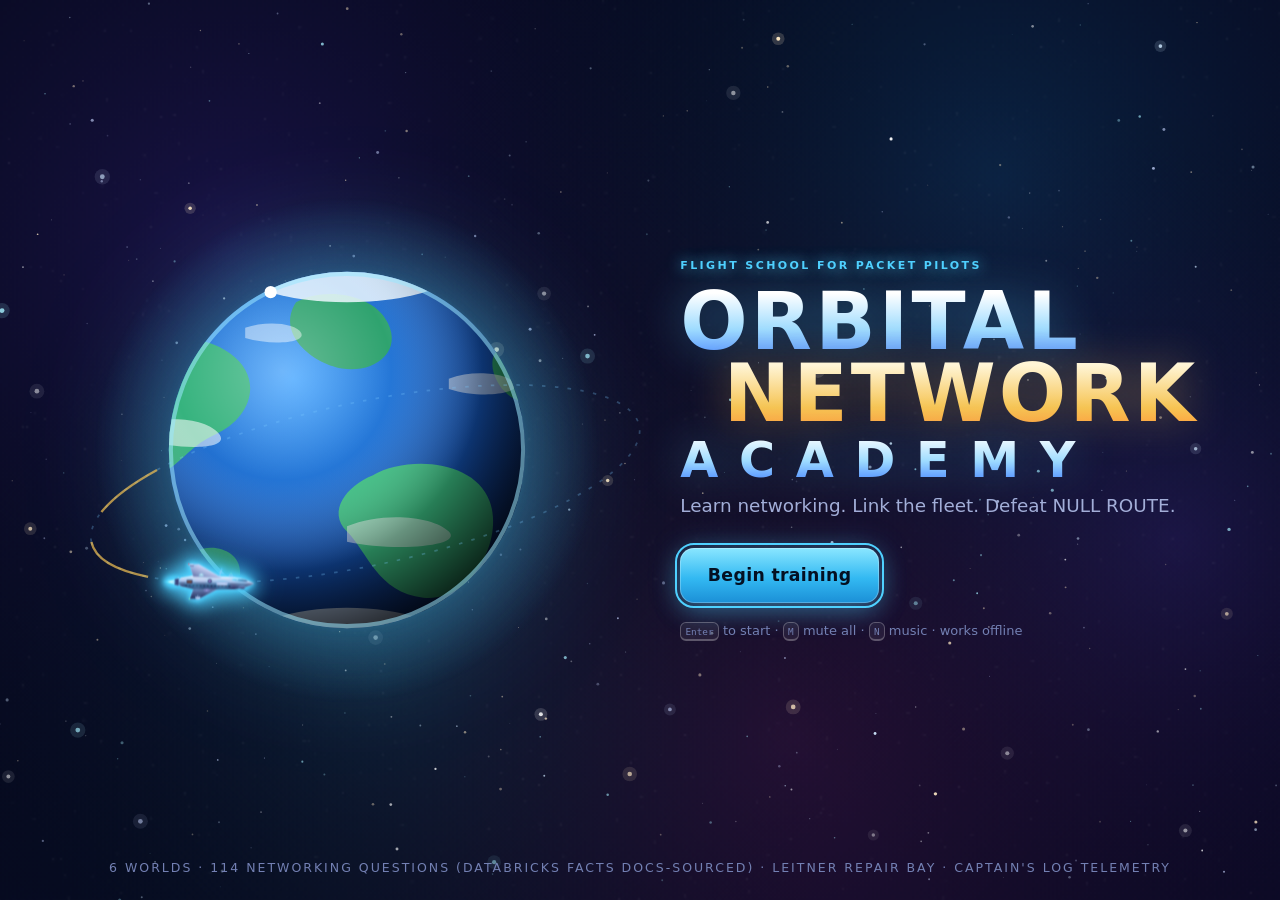
==== commit a937bb82: "Responsive layout for phones Phone portrait (<=600px) and phone landscape (height <=500px) layouts f" ====
--- a/index.html
+++ b/index.html
@@ -2,7 +2,7 @@
 <html lang="en">
 <head>
   <meta charset="utf-8">
-  <meta name="viewport" content="width=device-width, initial-scale=1, viewport-fit=cover">
+  <meta name="viewport" content="width=device-width, initial-scale=1, viewport-fit=cover, interactive-widget=resizes-content">
   <meta name="color-scheme" content="dark">
   <meta name="theme-color" content="#060a1f">
   <title>Orbital Network Academy</title>
--- a/css/style.css
+++ b/css/style.css
@@ -32,7 +32,10 @@
   font: 16px/1.5 var(--font);
   -webkit-font-smoothing: antialiased;
   overflow: hidden;
+  overscroll-behavior: none;
   -webkit-tap-highlight-color: transparent;
+  -webkit-text-size-adjust: 100%;
+  text-size-adjust: 100%;
 }
 button, input { font: inherit; color: inherit; }
 a { color: var(--cyan); }
@@ -44,7 +47,7 @@
 .hidden { display: none !important; }
 :focus-visible { outline: 2px solid var(--cyan); outline-offset: 3px; border-radius: 10px; }
 
-#starfield, #fx { position: fixed; inset: 0; width: 100vw; height: 100vh; display: block; }
+#starfield, #fx { position: fixed; inset: 0; width: 100%; height: 100%; display: block; }
 #starfield { z-index: 0; }
 #fx { z-index: 90; pointer-events: none; }
 #flash { position: fixed; inset: 0; pointer-events: none; z-index: 80; opacity: 0; }
@@ -82,7 +85,7 @@
   transition: transform .15s var(--ease), box-shadow .2s, background .2s, border-color .2s, opacity .2s;
   user-select: none; white-space: nowrap;
 }
-.btn:hover { transform: translateY(-1px); border-color: rgba(255, 255, 255, .35); background: rgba(255, 255, 255, .09); }
+@media (hover: hover) { .btn:hover { transform: translateY(-1px); border-color: rgba(255, 255, 255, .35); background: rgba(255, 255, 255, .09); } }
 .btn:active { transform: translateY(1px) scale(.98); }
 .btn:disabled { opacity: .4; cursor: not-allowed; transform: none; }
 .btn.primary {
@@ -90,7 +93,7 @@
   background: linear-gradient(180deg, #8ae6ff, #33b9f2 55%, #1b8fd6);
   box-shadow: 0 0 0 1px rgba(255, 255, 255, .25) inset, 0 8px 26px rgba(79, 209, 255, .35), 0 0 32px rgba(79, 209, 255, .25);
 }
-.btn.primary:hover { box-shadow: 0 0 0 1px rgba(255, 255, 255, .4) inset, 0 10px 32px rgba(79, 209, 255, .5), 0 0 44px rgba(79, 209, 255, .35); }
+@media (hover: hover) { .btn.primary:hover { box-shadow: 0 0 0 1px rgba(255, 255, 255, .4) inset, 0 10px 32px rgba(79, 209, 255, .5), 0 0 44px rgba(79, 209, 255, .35); } }
 .btn.primary kbd { border-color: rgba(4, 16, 34, .35); background: rgba(4, 16, 34, .12); }
 .btn.danger { background: linear-gradient(180deg, #ff8197, #e5325a); color: #fff; border: 0; }
 .btn.danger.ghost { background: transparent; color: #ff8fa3; border: 1px solid rgba(255, 77, 109, .45); }
@@ -101,7 +104,7 @@
   width: 40px; height: 40px; display: grid; place-items: center; border-radius: 12px; cursor: pointer;
   border: 1px solid var(--line); background: rgba(255, 255, 255, .04); transition: background .2s, border-color .2s;
 }
-.icon-btn:hover { background: rgba(79, 209, 255, .12); border-color: var(--line-hi); }
+@media (hover: hover) { .icon-btn:hover { background: rgba(79, 209, 255, .12); border-color: var(--line-hi); } }
 .icon-btn svg, .nav-btn svg { width: 20px; height: 20px; fill: none; stroke: currentColor; stroke-width: 1.8; stroke-linecap: round; stroke-linejoin: round; }
 .chip {
   display: inline-flex; align-items: center; gap: .35em; font-size: 12px; font-weight: 700; letter-spacing: .04em;
@@ -122,7 +125,7 @@
 
 /* ---------- top bar ---------- */
 #topbar {
-  position: fixed; z-index: 20; top: 12px; left: 16px; right: 16px; height: 60px;
+  position: fixed; z-index: 20; top: max(12px, env(safe-area-inset-top)); left: max(16px, env(safe-area-inset-left)); right: max(16px, env(safe-area-inset-right)); height: 60px;
   display: flex; align-items: center; gap: 18px; padding: 0 12px 0 16px;
   background: linear-gradient(180deg, rgba(16, 24, 62, .78), rgba(8, 12, 36, .7));
   border: 1px solid var(--line); border-radius: 16px; box-shadow: var(--shadow);
@@ -149,7 +152,7 @@
   position: relative; display: inline-flex; align-items: center; gap: 8px; height: 40px; padding: 0 14px; border-radius: 12px; cursor: pointer;
   border: 1px solid transparent; background: transparent; font-weight: 700; font-size: 14px; color: var(--muted); transition: all .2s;
 }
-.nav-btn:hover { color: var(--text); background: rgba(255, 255, 255, .05); }
+@media (hover: hover) { .nav-btn:hover { color: var(--text); background: rgba(255, 255, 255, .05); } }
 .nav-btn.current { color: var(--text); border-color: var(--line-hi); background: rgba(79, 209, 255, .1); box-shadow: 0 0 18px rgba(79, 209, 255, .15) inset; }
 .badge { position: absolute; top: -4px; right: -4px; min-width: 20px; height: 20px; padding: 0 5px; border-radius: 10px; background: var(--rose); color: #fff; font: 800 11px/20px var(--font); text-align: center; box-shadow: 0 0 12px rgba(255, 77, 109, .7); }
 
@@ -186,7 +189,8 @@
 #galaxy .planet { cursor: pointer; outline: none; }
 #galaxy .planet .hit { fill: transparent; }
 #galaxy .planet .planet-art { overflow: visible; transition: transform .35s var(--ease); }
-#galaxy .planet:hover .planet-art, #galaxy .planet:focus-visible .planet-art { transform: scale(1.06); }
+#galaxy .planet:focus-visible .planet-art { transform: scale(1.06); }
+@media (hover: hover) { #galaxy .planet:hover .planet-art { transform: scale(1.06); } }
 #galaxy .planet .planet-art { transform-origin: center; transform-box: fill-box; }
 #galaxy .planet.locked .planet-art { filter: grayscale(.7) brightness(.62); opacity: .85; }
 #galaxy .planet .lock circle { fill: rgba(6, 10, 31, .8); stroke: rgba(255, 255, 255, .35); }
@@ -266,7 +270,7 @@
 @keyframes floaty { 50% { transform: translateY(-14px); } }
 
 /* ---------- mission ---------- */
-#screen-mission { display: flex; flex-direction: column; padding: 14px 18px 18px; gap: 14px; }
+#screen-mission { display: flex; flex-direction: column; padding: max(14px, env(safe-area-inset-top)) max(18px, env(safe-area-inset-right)) max(18px, env(safe-area-inset-bottom)) max(18px, env(safe-area-inset-left)); gap: 14px; }
 .mission-planet {
   position: absolute; width: min(70vh, 640px); aspect-ratio: 1; right: max(-14vh, -140px); bottom: -22vh; opacity: .5; pointer-events: none;
   filter: drop-shadow(0 0 80px var(--accent)); animation: floaty 12s ease-in-out infinite;
@@ -337,7 +341,7 @@
   padding: 14px 16px; border-radius: 14px; border: 1px solid rgba(255, 255, 255, .12); background: rgba(255, 255, 255, .035);
   font-size: 16px; line-height: 1.4; transition: transform .15s var(--ease), border-color .2s, background .2s, box-shadow .2s;
 }
-.choice:hover:not(:disabled) { border-color: var(--line-hi); background: rgba(79, 209, 255, .07); transform: translateX(3px); }
+@media (hover: hover) { .choice:hover:not(:disabled) { border-color: var(--line-hi); background: rgba(79, 209, 255, .07); transform: translateX(3px); } }
 .choice .key { flex: none; width: 30px; height: 30px; border-radius: 9px; display: grid; place-items: center; font: 800 13px var(--mono); background: rgba(255, 255, 255, .07); border: 1px solid rgba(255, 255, 255, .16); color: var(--muted); }
 .choice .box { flex: none; width: 20px; height: 20px; border-radius: 6px; border: 2px solid rgba(255, 255, 255, .35); }
 .choice.sel { border-color: var(--cyan); background: rgba(79, 209, 255, .12); box-shadow: 0 0 0 1px var(--cyan) inset, 0 0 22px rgba(79, 209, 255, .18); }
@@ -355,7 +359,7 @@
 .choice.wrong::after { content: "✕"; color: var(--rose); font-size: 16px; }
 .choice .txt { padding-right: 80px; }
 
-.numeric { display: grid; gap: 14px; }
+.numeric { display: grid; grid-template-columns: minmax(0, 1fr); gap: 14px; }
 .num-row { display: flex; align-items: center; gap: 12px; padding: 10px 18px; border-radius: 16px; border: 1px solid var(--line-hi); background: rgba(4, 8, 26, .55); max-width: 460px; box-shadow: 0 0 30px rgba(79, 209, 255, .1) inset; }
 .num-row:focus-within { border-color: var(--cyan); box-shadow: 0 0 0 3px rgba(79, 209, 255, .2), 0 0 30px rgba(79, 209, 255, .15) inset; }
 .num-row input { flex: 1; min-width: 0; background: transparent; border: 0; outline: none; font: 800 40px/1.1 var(--mono); color: #fff; letter-spacing: .04em; caret-color: var(--cyan); }
@@ -374,9 +378,9 @@
 .navcomp th:first-child, .navcomp td:first-child { text-align: left; color: var(--cyan); }
 .navcomp tbody tr:nth-child(odd) { background: rgba(255, 255, 255, .03); }
 
-.order-list { position: relative; list-style: none; margin: 0; padding: 0; }
+.order-list { --order-row: 62px; position: relative; list-style: none; margin: 0; padding: 0; }
 .order-item {
-  position: absolute; left: 0; right: 0; top: 0; height: 54px; display: flex; align-items: center; gap: 12px; padding: 0 10px 0 12px;
+  position: absolute; left: 0; right: 0; top: 0; height: calc(var(--order-row) - 8px); display: flex; align-items: center; gap: 12px; padding: 0 10px 0 12px;
   border-radius: 13px; border: 1px solid rgba(255, 255, 255, .14); background: linear-gradient(180deg, rgba(34, 48, 110, .75), rgba(18, 26, 66, .75));
   cursor: grab; touch-action: none; user-select: none; transition: transform .28s var(--ease), border-color .2s, box-shadow .2s, background .2s;
 }
@@ -388,7 +392,7 @@
 .order-item .txt { flex: 1; font-size: 15px; line-height: 1.25; display: -webkit-box; -webkit-line-clamp: 2; -webkit-box-orient: vertical; overflow: hidden; }
 .order-item .mv { display: flex; gap: 4px; }
 .order-item .mv button { width: 30px; height: 30px; border-radius: 8px; border: 1px solid rgba(255, 255, 255, .14); background: rgba(255, 255, 255, .05); cursor: pointer; font-size: 10px; color: var(--muted); }
-.order-item .mv button:hover { color: #fff; border-color: var(--line-hi); }
+@media (hover: hover) { .order-item .mv button:hover { color: #fff; border-color: var(--line-hi); } }
 .order-item.correct { border-color: var(--mint); background: linear-gradient(180deg, rgba(30, 90, 80, .7), rgba(14, 50, 46, .7)); }
 .order-item.correct .pos { background: var(--mint); color: #062018; border-color: transparent; }
 .order-item.wrong { border-color: var(--rose); background: linear-gradient(180deg, rgba(100, 30, 52, .7), rgba(54, 16, 30, .7)); }
@@ -456,7 +460,7 @@
 .fb-mini .netdiag { max-height: 220px; }
 .fb-foot { display: flex; align-items: flex-end; justify-content: space-between; gap: 12px; margin-top: 18px; }
 .source { font-size: 13px; color: var(--cyan); text-decoration: none; word-break: break-all; min-width: 0; }
-.source:hover { text-decoration: underline; }
+@media (hover: hover) { .source:hover { text-decoration: underline; } }
 .source.std { color: var(--muted); }
 
 /* shake */
@@ -472,7 +476,7 @@
 @keyframes floatUp { 0% { opacity: 0; transform: translate(-50%, 0) scale(.7); } 15% { opacity: 1; transform: translate(-50%, -24px) scale(1.1); } 100% { opacity: 0; transform: translate(-50%, -80px) scale(1); } }
 
 /* ---------- dialog ---------- */
-#dialog { position: fixed; inset: 0; z-index: 60; display: flex; align-items: flex-end; justify-content: center; padding: 0 20px 6vh; background: linear-gradient(180deg, rgba(3, 5, 18, 0) 30%, rgba(3, 5, 18, .78)); opacity: 0; visibility: hidden; transition: opacity .35s, visibility 0s .35s; cursor: pointer; }
+#dialog { position: fixed; inset: 0; z-index: 60; display: flex; align-items: flex-end; justify-content: center; padding: 0 max(20px, env(safe-area-inset-right)) max(6vh, env(safe-area-inset-bottom)) max(20px, env(safe-area-inset-left)); background: linear-gradient(180deg, rgba(3, 5, 18, 0) 30%, rgba(3, 5, 18, .78)); opacity: 0; visibility: hidden; transition: opacity .35s, visibility 0s .35s; cursor: pointer; }
 #dialog.open { opacity: 1; visibility: visible; transition: opacity .35s; }
 .dlg-box { --accent: var(--cyan); width: min(920px, 100%); display: flex; gap: 22px; padding: 22px; transform: translateY(30px); transition: transform .45s var(--ease); cursor: default; }
 #dialog.open .dlg-box { transform: none; }
@@ -649,6 +653,7 @@
   .play { overflow-y: auto; }
   .q-card { overflow: visible; }
   .feedback.open { overflow: visible; }
+  .feedback { transform: translateY(20px); }   /* stacked under the card: slide up, not in from the side (no sideways scroll) */
   .kpis { grid-template-columns: repeat(3, 1fr); }
   .radar-card, .trend-card, .weak-card, .best-card, .topics-card, .time-card { grid-column: span 12; }
   .bays { grid-template-columns: repeat(5, minmax(0, 1fr)); gap: 8px; }
@@ -951,3 +956,231 @@
   .db-missed .db-damage { grid-template-columns: 1fr; }
   .db-ship { max-width: 280px; }
 }
+
+/* ================================================================ touch + phones */
+/* Dynamic viewport units where supported: Safari's toolbars come and go, 100vh doesn't follow them. */
+@supports (height: 100dvh) {
+  #mission-card { max-height: calc(100dvh - 110px); }
+  .modal-box { max-height: 90dvh; }
+}
+/* Touch screens: 44 px targets, no keyboard hints */
+@media (hover: none) and (pointer: coarse) {
+  .icon-btn { width: 44px; height: 44px; }
+  .nav-btn { height: 44px; }
+  .btn { min-height: 44px; }
+  .seg button { min-height: 44px; }
+  .navcomp summary, .db-qs summary { display: flex; align-items: center; min-height: 44px; }
+  .order-item .mv button { width: 44px; height: 44px; font-size: 12px; }
+  .btn kbd, .title-hint, .map-legend, .kbd-only { display: none !important; }
+}
+.order-item .mv button { display: grid; place-items: center; }
+
+/* Phones, portrait (and anything this narrow) */
+@media (max-width: 600px) {
+  /* top bar: icons only, everything at 44 px, fits 360 px */
+  #topbar { top: max(8px, env(safe-area-inset-top)); left: max(8px, env(safe-area-inset-left)); right: max(8px, env(safe-area-inset-right)); height: 56px; gap: 4px; padding: 0 6px; border-radius: 14px; }
+  .brand { display: none; }
+  .nav { margin-left: 0; flex: 1; min-width: 0; justify-content: space-between; gap: 2px; }
+  .tb-stars { flex-direction: column; gap: 0; padding: 0 4px; font-size: 11px; line-height: 1.1; }
+  .tb-stars svg { width: 16px; height: 16px; }
+  .nav-btn { width: 44px; height: 44px; padding: 0; justify-content: center; }
+  .icon-btn { width: 44px; height: 44px; }
+  .screen.scroll { padding-top: calc(70px + env(safe-area-inset-top)); }
+  #toasts { top: calc(72px + env(safe-area-inset-top)); width: max-content; max-width: calc(100vw - 24px); }
+  .toast { text-align: center; font-size: 13px; }
+
+  /* title: scrolls if it must, footer below the button instead of on top of it */
+  #screen-title { display: grid; grid-template-rows: 1fr auto; place-items: center; overflow-y: auto; }
+  .title-wrap { width: 100%; height: auto; padding: max(20px, env(safe-area-inset-top)) 18px 12px; gap: 6px; }
+  .title-planet { width: min(210px, 50vw, 30vh); }
+  .logo { font-size: clamp(38px, 12.5vw, 58px); margin: 10px 0 8px; }
+  .title-sub { font-size: 1rem; margin-bottom: 20px; }
+  .title-foot { position: static; padding: 0 20px max(16px, env(safe-area-inset-bottom)); font-size: 10.5px; letter-spacing: .1em; line-height: 1.6; }
+
+  /* galaxy map: the map pans sideways above a compact mission card */
+  #screen-map { display: flex; flex-direction: column; }
+  #map-stage { position: relative; inset: auto; flex: 1 1 auto; min-height: 170px; margin-top: calc(66px + env(safe-area-inset-top)); overflow-x: auto; overflow-y: hidden; overscroll-behavior-x: contain; scrollbar-width: none; }
+  #map-stage::-webkit-scrollbar { display: none; }
+  #galaxy { width: auto; height: 100%; min-width: 100%; aspect-ratio: 16 / 9; }
+  #mission-card { position: relative; inset: auto; transform: none; flex: none; width: auto; max-height: 58%; margin: 0 max(8px, env(safe-area-inset-right)) max(8px, env(safe-area-inset-bottom)) max(8px, env(safe-area-inset-left)); padding: 14px 14px 12px; }
+  .mc-head { gap: 12px; }
+  .mc-art { width: 54px; height: 54px; }
+  .mc-title { font-size: 24px; }
+  .mc-body { font-size: 13px; }
+  .mc-sub { margin: 10px 0; font-size: 13.5px; }
+  .mc-stats { padding: 8px 0; gap: 6px; }
+  .mc-stats b { font-size: 15px; }
+  .mc-stats .star-ico { width: 15px; height: 15px; }
+  .mc-flags { margin: 10px 0 12px; }
+  .mc-flags .chip.ghost { display: none; }
+  .mc-actions .btn.big { font-size: 1rem; padding: .75em 1em; }
+
+  /* mission: two-row HUD, a slim ship strip, sticky Lock in */
+  #screen-mission { padding: max(8px, env(safe-area-inset-top)) max(8px, env(safe-area-inset-right)) 0 max(8px, env(safe-area-inset-left)); gap: 8px; }
+  .mission-planet { opacity: .3; }
+  .hud { flex-wrap: wrap; align-items: center; gap: 4px 10px; padding: 6px 8px 8px; border-radius: 14px; }
+  .hud-right { display: contents; }
+  .hud-left { order: 0; flex: 1 1 calc(100% - 108px); min-width: 0; gap: 8px; }
+  .hud-left > div:last-child { min-width: 0; }
+  .hud-planet { width: 30px; height: 30px; }
+  #hud-mode { font-size: 9.5px; letter-spacing: .16em; white-space: nowrap; overflow: hidden; text-overflow: ellipsis; }
+  .hud-title { font-size: 16px; overflow: hidden; text-overflow: ellipsis; }
+  #hud-pause { order: 1; }
+  .hud .mute-btn { order: 2; }
+  #hud-shields-wrap { order: 3; }
+  .hud-cell.mult { order: 4; }
+  .hud-cell:not(.mult):not(#hud-shields-wrap) { order: 5; }
+  .hud-timer { order: 6; font-size: 15px; padding: 3px 8px; }
+  .hud-mid { order: 7; flex: 1 1 90px; min-width: 0; }
+  .hud-cell { flex-direction: row; align-items: center; gap: 4px; }
+  .hud-cell .hud-label, .hud-mid .hud-label, .hud-note { display: none; }
+  .hud-cell.mult .hud-label { display: block; margin: 0; font-size: 9.5px; letter-spacing: .08em; }
+  .shields { gap: 2px; height: 20px; }
+  .shield-ico { width: 16px; height: 20px; }
+  .mult-val, .xp-val { font-size: 16px; }
+  .xp-val { min-width: 0; }
+  .xp-val::after { content: " XP"; font-size: 10px; color: var(--dim); }
+  .fuel { height: 6px; gap: 2px; }
+  .fuel i { border-radius: 2px; }
+  .play { grid-template-rows: auto auto; align-content: start; row-gap: 8px; padding-bottom: env(safe-area-inset-bottom); }
+  .q-card { max-height: none; }
+  .sp-note { display: none; }
+  .sp-label span { white-space: nowrap; overflow: hidden; text-overflow: ellipsis; }
+  .ship-panel { flex-direction: row; gap: 10px; padding: 4px 10px; }
+  .sp-stage { width: 96px; margin: -6px 0; }
+  .sp-info { grid-template-columns: 1fr 1fr; gap: 4px 12px; }
+  .sp-dmg { display: none; }
+  .sp-label { margin-bottom: 3px; font-size: 9.5px; letter-spacing: .1em; }
+  .hull-bar { height: 9px; }
+  .q-card { padding: 16px 16px 0; }
+  .q-prompt { margin: 14px 0 16px; font-size: clamp(18px, 5.2vw, 22px); }
+  .q-scenario { margin-top: 14px; padding: 12px 14px; font-size: 14.5px; }
+  .q-actions { position: sticky; bottom: 0; z-index: 3; margin: 16px -16px 0; padding: 10px 16px 12px; border-radius: 0 0 var(--r) var(--r); background: linear-gradient(180deg, rgba(8, 12, 36, 0), rgba(8, 12, 36, .94) 32%); }
+  .q-actions .hint { font-size: 12.5px; line-height: 1.35; }
+  .q-actions .btn { flex: none; }
+  .choices { gap: 8px; }
+  .choice { min-height: 52px; padding: 12px; gap: 12px; font-size: 15.5px; }
+  .num-row { padding: 8px 14px; }
+  .num-row input { font-size: 34px; }
+  .num-prefix { font-size: 34px; }
+  /* room to scroll the field above the on-screen keyboard (a spacer, not padding: padding would lift the sticky Lock in) */
+  .play:has(#num-input:focus)::after { content: ""; grid-column: 1 / -1; height: 45vh; }
+  .navcomp { overflow-x: auto; }
+  .navcomp table { font-size: 12px; }
+  .navcomp th, .navcomp td { padding: 4px 6px; }
+  .navcomp th { font-size: 9.5px; letter-spacing: .04em; }
+  /* sequence: taller rows (up to four lines of text), stacked 44 px arrows */
+  .order-list { --order-row: 100px; }
+  .order-item { gap: 10px; padding: 0 6px 0 10px; }
+  .order-item .txt { font-size: 14.5px; -webkit-line-clamp: 4; }
+  .order-item .mv { flex-direction: column; gap: 4px; }
+  .order-item .mv button { width: 44px; height: 44px; font-size: 12px; }
+  .order-item .pos { width: 26px; height: 26px; }
+  /* diagram questions: keep nodes tappable, scroll sideways inside the diagram */
+  .diagram-wrap { overflow-x: auto; overscroll-behavior-x: contain; }
+  .diagram-wrap .netdiag { min-width: 600px; max-height: none; }
+  .feedback.open { padding: 18px 16px; }
+  .fb-verdict { font-size: 21px; }
+  .fb-badge { width: 44px; height: 44px; font-size: 22px; }
+  .fb-explain { font-size: 15px; }
+
+  /* dialog + modal */
+  #dialog { padding: 0 max(8px, env(safe-area-inset-right)) max(10px, env(safe-area-inset-bottom)) max(8px, env(safe-area-inset-left)); }
+  .dlg-box { gap: 12px; padding: 14px; }
+  .dlg-portrait { width: 56px; height: 56px; border-radius: 12px; }
+  .dlg-who { flex-wrap: wrap; gap: 2px 10px; }
+  .dlg-who b { font-size: 18px; }
+  .dlg-text { font-size: 16px; margin: 8px 0 12px; }
+  #modal { padding: max(12px, env(safe-area-inset-top)) 12px max(12px, env(safe-area-inset-bottom)); }
+  .modal-box { padding: 20px 18px; }
+  .modal-title { font-size: 22px; }
+
+  /* debrief + pages */
+  #screen-debrief { place-items: start center; padding: calc(74px + env(safe-area-inset-top)) 10px calc(20px + env(safe-area-inset-bottom)); }
+  .db-art { width: 140px; }
+  .db-main { padding: 20px 18px; }
+  .db-stars .star-ico { width: 48px; height: 48px; }
+  .db-stats { grid-template-columns: repeat(2, minmax(0, 1fr)); }
+  .stat b, .kpi b { font-size: 21px; }
+  .db-upgrade { flex-wrap: wrap; }
+  .page { padding: 4px 12px calc(28px + env(safe-area-inset-bottom)); }
+  .page-head { gap: 14px; margin: 4px 0 14px; }
+  .page-title { font-size: 32px; }
+  .card, .bay-list { padding: 16px 14px; }
+  .bays { gap: 8px; }
+  .bay { min-height: 0; padding: 12px; }
+  .bay-count { font-size: 32px; }
+  .kpis { gap: 8px; }
+  .bars li { grid-template-columns: minmax(90px, 36%) 1fr 64px; gap: 8px; font-size: 12.5px; }
+  .weak li { grid-template-columns: 20px minmax(0, 1fr) auto auto; gap: 6px; padding: 6px 8px; }
+  table.best { font-size: 12.5px; }
+  table.best th, table.best td { padding: 6px 4px; }
+  table.best .dot { margin-right: 6px; }
+  .mod-list li { padding: 8px 10px; }
+}
+
+/* Phones in landscape: little height, plenty of width */
+@media (max-height: 500px) and (orientation: landscape) {
+  #topbar { top: max(6px, env(safe-area-inset-top)); height: 52px; }
+  .screen.scroll { padding-top: calc(64px + env(safe-area-inset-top)); }
+  #toasts { top: 64px; }
+  /* title: planet beside the copy, everything on one screen */
+  #screen-title { overflow-y: auto; }
+  .title-wrap { grid-template-columns: minmax(0, .75fr) 1fr; width: min(900px, 94vw); height: auto; min-height: 100%; padding: 12px max(12px, env(safe-area-inset-right)) 12px max(12px, env(safe-area-inset-left)); text-align: left; }
+  .title-planet { width: min(240px, 32vw, 62vh); }
+  .logo { font-size: clamp(30px, 11vh, 52px); margin: 6px 0; }
+  .logo span:nth-child(2) { padding-left: .55em; }
+  .title-sub { margin: 0 0 14px; font-size: .95rem; }
+  .title-foot { display: none; }
+  /* map: card on the right, map on the left */
+  #map-stage { inset: calc(62px + env(safe-area-inset-top)) 352px 0 0; }
+  #mission-card { left: auto; right: max(8px, env(safe-area-inset-right)); top: calc(64px + env(safe-area-inset-top)); bottom: 8px; width: 336px; transform: none; max-height: none; padding: 12px 14px; }
+  .mc-art { width: 46px; height: 46px; }
+  .mc-title { font-size: 21px; }
+  .mc-sub { margin: 8px 0; font-size: 13px; }
+  .mc-stats { padding: 6px 0; }
+  .mc-flags { margin: 8px 0 10px; }
+  .mc-flags .chip.ghost { display: none; }
+  .mc-actions .btn.big { font-size: 1rem; padding: .6em 1em; }
+  /* mission: one-row HUD, ship in a narrow left column */
+  #screen-mission { padding: max(6px, env(safe-area-inset-top)) max(10px, env(safe-area-inset-right)) 0 max(10px, env(safe-area-inset-left)); gap: 6px; }
+  .hud { flex-wrap: nowrap; gap: 12px; padding: 4px 10px; }
+  .hud-left { min-width: 0; flex: 0 1 auto; }
+  .hud-left > div:last-child { min-width: 0; }
+  .hud-planet { width: 32px; height: 32px; }
+  .hud-title { font-size: 16px; overflow: hidden; text-overflow: ellipsis; }
+  .hud-mid { order: 0; flex: 1 1 auto; flex-basis: auto; }
+  .hud-mid .hud-label, .hud-cell .hud-label, .hud-note { display: none; }
+  .hud-right { gap: 10px; }
+  .hud-cell { flex-direction: row; align-items: center; }
+  .fuel { height: 8px; }
+  .mult-val, .xp-val { font-size: 17px; }
+  .play, .play:has(.feedback.open) { grid-template-columns: 132px minmax(0, 1fr); grid-template-rows: auto auto; align-content: start; column-gap: 10px; row-gap: 8px; padding-bottom: env(safe-area-inset-bottom); }
+  .ship-panel { grid-column: 1; grid-row: 1 / span 2; align-self: start; position: sticky; top: 0; flex-direction: column; align-items: stretch; gap: 6px; padding: 6px 8px 8px; }
+  .sp-stage { width: 100%; margin: -4px 0; }
+  .sp-info { grid-template-columns: 1fr; gap: 6px; }
+  .sp-dmg { display: none; }
+  .sp-label { font-size: 9px; letter-spacing: .08em; margin-bottom: 3px; }
+  .sp-label span { white-space: nowrap; overflow: hidden; text-overflow: ellipsis; }
+  .sp-note { display: none; }
+  .q-card, .feedback { grid-column: 2; }
+  .q-card { grid-row: 1; padding: 14px 18px 0; max-height: none; }
+  .feedback { grid-row: 2; }
+  .q-prompt { margin: 10px 0 12px; font-size: 18px; }
+  .q-actions { position: sticky; bottom: 0; z-index: 3; margin: 12px -18px 0; padding: 8px 18px 10px; border-radius: 0 0 var(--r) var(--r); background: linear-gradient(180deg, rgba(8, 12, 36, 0), rgba(8, 12, 36, .94) 32%); }
+  .choice { min-height: 48px; padding: 10px 12px; font-size: 15px; }
+  /* room to scroll the field above the on-screen keyboard (a spacer, not padding: padding would lift the sticky Lock in) */
+  .play:has(#num-input:focus)::after { content: ""; grid-column: 1 / -1; height: 60vh; }
+  .feedback.open { padding: 16px 18px; }
+  /* dialog + modal */
+  #dialog { padding-bottom: max(8px, env(safe-area-inset-bottom)); }
+  .dlg-box { padding: 12px 16px; gap: 14px; }
+  .dlg-portrait { width: 72px; height: 72px; }
+  .dlg-text { font-size: 15.5px; margin: 6px 0 10px; min-height: 0; }
+  .modal-box { max-height: calc(100vh - 24px); padding: 18px 22px; }
+  #screen-debrief { padding-top: calc(66px + env(safe-area-inset-top)); place-items: start center; }
+  .db-wrap { grid-template-columns: 180px 1fr; }
+  .db-art { width: 170px; }
+  .page-title { font-size: 34px; }
+}
+@supports (height: 100dvh) { @media (max-height: 500px) and (orientation: landscape) { .modal-box { max-height: calc(100dvh - 24px); } } }
--- a/css/explainers.css
+++ b/css/explainers.css
@@ -5,7 +5,7 @@
 .fb-concept { margin-top: 16px; border-radius: 14px; border: 1px solid rgba(120, 200, 255, .32); background: linear-gradient(180deg, rgba(8, 16, 48, .72), rgba(4, 8, 28, .66)); box-shadow: 0 0 26px rgba(79, 209, 255, .08) inset; }
 .fb-concept > summary { list-style: none; cursor: pointer; display: flex; align-items: center; gap: 10px; padding: 10px 14px; border-radius: 14px; user-select: none; }
 .fb-concept > summary::-webkit-details-marker { display: none; }
-.fb-concept > summary:hover { background: rgba(79, 209, 255, .06); }
+@media (hover: hover) { .fb-concept > summary:hover { background: rgba(79, 209, 255, .06); } }
 .fc-k { font: 800 10.5px var(--font); letter-spacing: .18em; text-transform: uppercase; color: #06121f; background: var(--cyan); padding: .32em .7em; border-radius: 6px; box-shadow: 0 0 12px rgba(79, 209, 255, .55); flex: none; }
 .fc-title { font: 700 14.5px/1.3 var(--font); color: #e6ecff; min-width: 0; }
 .fc-chev { margin-left: auto; width: 10px; height: 10px; border-right: 2px solid var(--cyan); border-bottom: 2px solid var(--cyan); transform: rotate(45deg) translate(-2px, -2px); transition: transform .25s var(--ease); flex: none; }
@@ -172,3 +172,15 @@
   html:not(.motion-full) .cfig .cw-flow, html:not(.motion-full) .cfig .cf-probe { display: none; }
   html:not(.motion-full) .cfig .cn-ring, html:not(.motion-full) .cfig .split { animation: none !important; }
 }
+
+/* Phones: figures keep a readable size and scroll sideways inside their frame instead of shrinking */
+@media (max-width: 600px) {
+  .fc-fig { overflow-x: auto; overscroll-behavior-x: contain; }
+  .fc-fig .cfig { min-width: 540px; max-height: none; }
+  .fc-body { padding: 0 10px 12px; }
+  .fb-concept > summary { min-height: 44px; }
+  .feedback.open .fb-foot { margin: 16px -16px -18px; padding: 10px 16px max(14px, env(safe-area-inset-bottom)); }
+}
+@media (max-height: 500px) and (orientation: landscape) {
+  .feedback.open .fb-foot { margin: 14px -18px -16px; padding: 10px 18px 12px; }
+}
--- a/css/journeys.css
+++ b/css/journeys.css
@@ -3,7 +3,7 @@
 /* ---------- entry buttons ---------- */
 .btn.jr-learn { display: inline-flex; align-items: center; gap: 8px; padding: .55em 1em; border-radius: 12px; font-weight: 800; font-size: 14px; color: #e8ddff;
   background: linear-gradient(180deg, rgba(120, 80, 220, .35), rgba(60, 30, 140, .35)); border: 1px solid rgba(183, 148, 246, .6); box-shadow: 0 0 18px rgba(183, 148, 246, .25); }
-.btn.jr-learn:hover { box-shadow: 0 0 26px rgba(183, 148, 246, .5); }
+@media (hover: hover) { .btn.jr-learn:hover { box-shadow: 0 0 26px rgba(183, 148, 246, .5); } }
 .btn.jr-learn svg { width: 18px; height: 18px; fill: none; stroke: currentColor; stroke-width: 2; stroke-linejoin: round; }
 .btn.jr-learn svg path { fill: currentColor; stroke: none; }
 .fb-learn { margin-top: 14px; }
@@ -125,7 +125,7 @@
 .jn.denied .jn-halo { fill: var(--rose); }
 .jn-sel { fill: none; stroke: #fff; stroke-width: 2; stroke-dasharray: 4 5; opacity: 0; }
 .jn.sel .jn-sel, .jn:focus-visible .jn-sel { opacity: .9; animation: jrSpin 6s linear infinite; transform-box: fill-box; transform-origin: center; }
-.jn:hover .jn-halo { opacity: .22; }
+@media (hover: hover) { .jn:hover .jn-halo { opacity: .22; } }
 .jn-l { fill: #fff; font: 800 13.5px var(--font); }
 .jn-s { fill: #aeb9e8; font: 600 11px var(--mono); }
 .jn.active .jn-l { fill: #fff2c4; }
@@ -185,7 +185,7 @@
 .jl-world-t .eyebrow { display: block; font-size: 10.5px; color: var(--accent); }
 .jl-planet { width: 44px; height: 44px; flex: none; }
 .jl-planet svg { width: 100%; height: 100%; }
-.jl-grid { display: grid; grid-template-columns: repeat(auto-fill, minmax(320px, 1fr)); gap: 16px; }
+.jl-grid { display: grid; grid-template-columns: repeat(auto-fill, minmax(min(320px, 100%), 1fr)); gap: 16px; }
 .jl-card { overflow: hidden; display: flex; flex-direction: column; border-color: color-mix(in srgb, var(--accent) 40%, transparent); }
 .jl-card.done { box-shadow: var(--shadow), 0 0 30px color-mix(in srgb, var(--accent) 25%, transparent); }
 .jl-thumb { aspect-ratio: 720 / 400; background: radial-gradient(130% 100% at 50% 0%, rgba(30, 50, 130, .45), rgba(4, 8, 26, .9)); border-bottom: 1px solid var(--line); pointer-events: none; }
@@ -203,7 +203,7 @@
 .journeys-card { grid-column: span 12; }
 .jl-meter { height: 8px; border-radius: 6px; background: rgba(255, 255, 255, .08); overflow: hidden; margin-bottom: 12px; }
 .jl-meter span { display: block; height: 100%; width: calc(var(--v) * 100%); background: linear-gradient(90deg, var(--violet), var(--cyan)); box-shadow: 0 0 12px rgba(183, 148, 246, .6); }
-.jl-list { list-style: none; margin: 0 0 12px; padding: 0; display: grid; grid-template-columns: repeat(auto-fill, minmax(330px, 1fr)); gap: 6px 18px; }
+.jl-list { list-style: none; margin: 0 0 12px; padding: 0; display: grid; grid-template-columns: repeat(auto-fill, minmax(min(330px, 100%), 1fr)); gap: 6px 18px; }
 .jl-list li { display: flex; align-items: center; gap: 10px; padding: 6px 0; border-bottom: 1px solid rgba(255, 255, 255, .05); }
 .jl-dot { width: 10px; height: 10px; border-radius: 50%; background: rgba(255, 255, 255, .18); flex: none; }
 .jl-list li.done .jl-dot { background: var(--mint); box-shadow: 0 0 8px var(--mint); }
@@ -233,3 +233,50 @@
   html:not(.motion-full) .jr-trail-flow, html:not(.motion-full) .jr-ping { display: none; }
   html:not(.motion-full) .jr-badge, html:not(.motion-full) .jr-block { opacity: 1 !important; }
 }
+
+/* ---------- phones ---------- */
+@media (hover: none) and (pointer: coarse) { .jr-dot { height: 44px; } .jr-close { width: 44px; height: 44px; } }
+@media (max-width: 600px) {
+  .jr { padding: max(6px, env(safe-area-inset-top)) 6px max(6px, env(safe-area-inset-bottom)); }
+  .jr-box { max-height: calc(100vh - 12px); padding: 12px 12px 12px; }
+  .jr-title { font-size: 19px; margin: 2px 0 8px; }
+  .jr-steptitle { font-size: 19px; }
+  .jr-narr { font-size: 15px; }
+  /* the scanner tooltip docks along the bottom of the stage instead of floating over a tiny scene */
+  .jr-tip, .jr-tip.below, .jr-tip.left, .jr-tip.right, .jr-tip.left.below, .jr-tip.right.below { left: 8px !important; right: 8px; top: auto !important; bottom: 8px; width: auto; transform: none; }
+  .jr-scan-hint::after { content: " · turn sideways for a bigger view"; }
+  .jr-ctrl { margin: 12px -12px -12px; padding: 8px 12px max(10px, env(safe-area-inset-bottom)); gap: 8px; }
+  .jr-dots { order: -1; flex: 1 1 100%; flex-wrap: nowrap; justify-content: space-between; gap: 0; }
+  .jr-dot { flex: 1 1 0; width: auto; max-width: 44px; height: 44px; }
+  .jr-ctrl-r { margin-left: auto; gap: 6px; }
+  .jr-ctrl .btn { padding: .6em .85em; }
+  .jl-world-t { font-size: 19px; }
+}
+@media (max-height: 500px) and (orientation: landscape) {
+  .jr { padding: max(6px, env(safe-area-inset-top)) max(10px, env(safe-area-inset-right)) 6px max(10px, env(safe-area-inset-left)); }
+  .jr-box { max-height: calc(100vh - 12px); padding: 8px 14px 10px; overflow: hidden; }
+  .jr-head .eyebrow { display: none; }
+  .jr-title { font-size: 17px; margin: 0 0 6px; }
+  .jr-main { grid-template-columns: minmax(0, 1.3fr) minmax(0, 1fr); gap: 12px; }
+  .jr-side { overflow-y: auto; gap: 8px; }
+  .jr-steptitle { font-size: 17px; margin-top: -4px; }
+  .jr-say { padding: 8px 10px; }
+  .jr-portrait { width: 40px; height: 40px; }
+  .jr-narr { font-size: 14px; line-height: 1.45; }
+  .jr-dot { width: 44px; }
+  /* the stage is sized by the height that's left, so the controls never slide under it */
+  .jr-stage-wrap { justify-self: start; max-width: 100%; }
+  .jr-stage, .jr.figure-mode .jr-stage, .jr.checking .jr-stage { height: calc(100vh - 150px); width: auto; max-width: 100%; min-height: 0; aspect-ratio: 720 / 400; }
+  .jr-scan-hint { display: none; }
+  .jr-ctrl { flex-wrap: nowrap; }
+  .jr-ctrl .btn { padding: .55em .9em; }
+  .jr-dots { flex-wrap: nowrap; gap: 0; }
+  .jr-ctrl { position: static; margin: 8px 0 0; padding: 6px 0 0; background: none; backdrop-filter: none; -webkit-backdrop-filter: none; }
+}
+@supports (height: 100dvh) {
+  @media (max-width: 600px) { .jr-box { max-height: calc(100dvh - 12px); } }
+  @media (max-height: 500px) and (orientation: landscape) {
+    .jr-box { max-height: calc(100dvh - 12px); }
+    .jr-stage, .jr.figure-mode .jr-stage, .jr.checking .jr-stage { height: calc(100dvh - 150px); }
+  }
+}
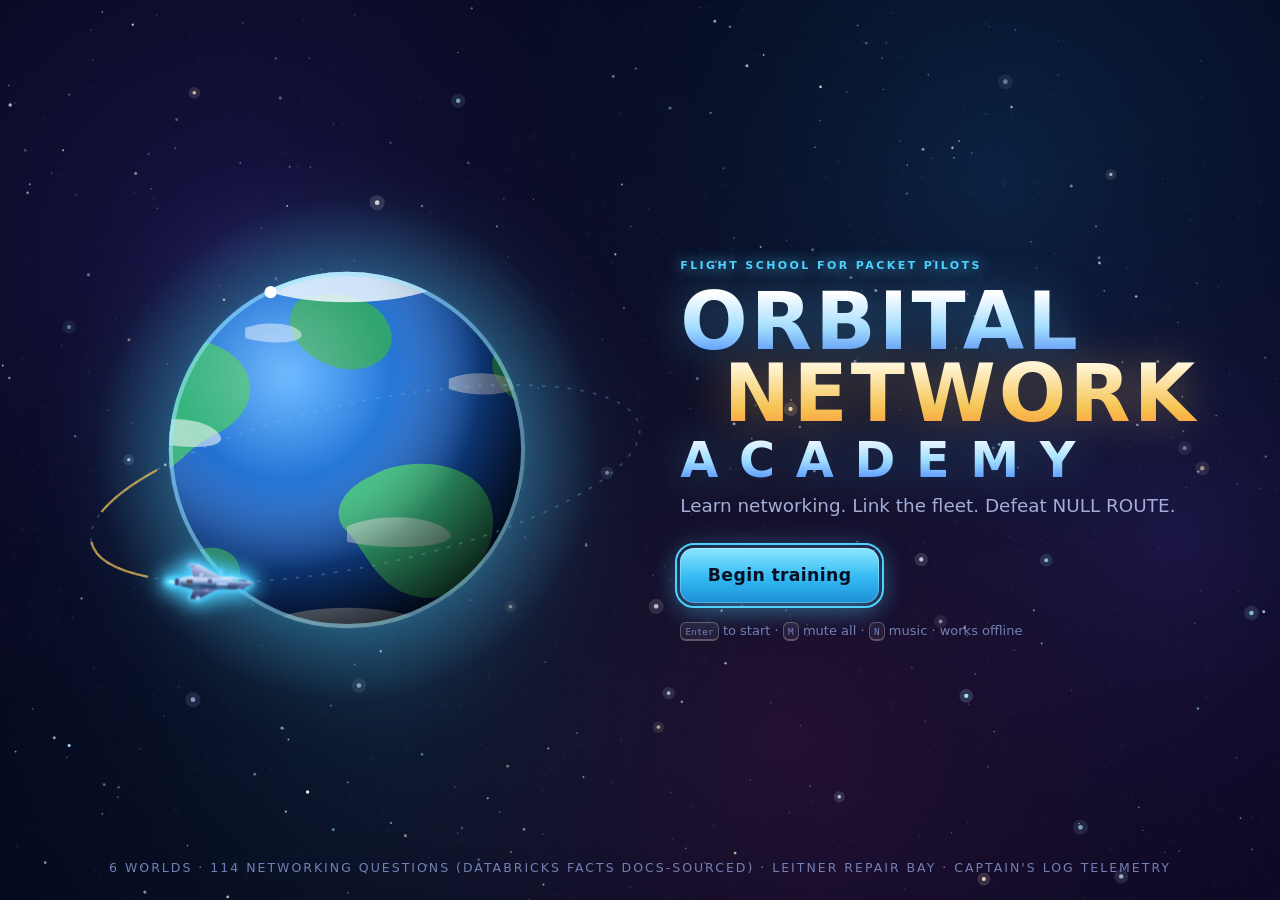
==== commit 4a3acd34: "Robust phone audio: iOS playback session, gesture unlock, interruptions, Tap for sound - iOS: ask fo" ====
--- a/index.html
+++ b/index.html
@@ -119,6 +119,7 @@
 
   <div id="modal" role="dialog" aria-modal="true" aria-labelledby="modal-title"><div id="modal-body" class="modal-box glass corners"></div></div>
   <div id="toasts" aria-live="polite"></div>
+  <button id="sound-chip" class="sound-chip" type="button" hidden><svg viewBox="0 0 24 24" aria-hidden="true"><path d="M4 9h4l5-4v14l-5-4H4zM16.5 8.5a5 5 0 0 1 0 7M19 6a8.5 8.5 0 0 1 0 12"/></svg>Tap for sound</button>
   <div id="ship-live" class="sr-only" role="status" aria-live="polite" aria-atomic="true"></div>
   <canvas id="fx" aria-hidden="true"></canvas>
   <noscript><p class="noscript">Orbital Network Academy needs JavaScript.</p></noscript>
--- a/css/style.css
+++ b/css/style.css
@@ -653,7 +653,6 @@
   .play { overflow-y: auto; }
   .q-card { overflow: visible; }
   .feedback.open { overflow: visible; }
-  .feedback { transform: translateY(20px); }   /* stacked under the card: slide up, not in from the side (no sideways scroll) */
   .kpis { grid-template-columns: repeat(3, 1fr); }
   .radar-card, .trend-card, .weak-card, .best-card, .topics-card, .time-card { grid-column: span 12; }
   .bays { grid-template-columns: repeat(5, minmax(0, 1fr)); gap: 8px; }
@@ -1042,6 +1041,7 @@
   .xp-val::after { content: " XP"; font-size: 10px; color: var(--dim); }
   .fuel { height: 6px; gap: 2px; }
   .fuel i { border-radius: 2px; }
+  .feedback { transform: translateY(20px); }   /* stacked under the card: slide up, not in from the side (no sideways scroll) */
   .play { grid-template-rows: auto auto; align-content: start; row-gap: 8px; padding-bottom: env(safe-area-inset-bottom); }
   .q-card { max-height: none; }
   .sp-note { display: none; }
@@ -1064,7 +1064,7 @@
   .num-row input { font-size: 34px; }
   .num-prefix { font-size: 34px; }
   /* room to scroll the field above the on-screen keyboard (a spacer, not padding: padding would lift the sticky Lock in) */
-  .play:has(#num-input:focus)::after { content: ""; grid-column: 1 / -1; height: 45vh; }
+  .play:has(#num-input:focus)::after { content: ""; grid-column: 1 / -1; height: 100vh; }
   .navcomp { overflow-x: auto; }
   .navcomp table { font-size: 12px; }
   .navcomp th, .navcomp td { padding: 4px 6px; }
@@ -1164,13 +1164,14 @@
   .sp-label span { white-space: nowrap; overflow: hidden; text-overflow: ellipsis; }
   .sp-note { display: none; }
   .q-card, .feedback { grid-column: 2; }
+  .feedback { transform: translateY(20px); }
   .q-card { grid-row: 1; padding: 14px 18px 0; max-height: none; }
   .feedback { grid-row: 2; }
   .q-prompt { margin: 10px 0 12px; font-size: 18px; }
   .q-actions { position: sticky; bottom: 0; z-index: 3; margin: 12px -18px 0; padding: 8px 18px 10px; border-radius: 0 0 var(--r) var(--r); background: linear-gradient(180deg, rgba(8, 12, 36, 0), rgba(8, 12, 36, .94) 32%); }
   .choice { min-height: 48px; padding: 10px 12px; font-size: 15px; }
   /* room to scroll the field above the on-screen keyboard (a spacer, not padding: padding would lift the sticky Lock in) */
-  .play:has(#num-input:focus)::after { content: ""; grid-column: 1 / -1; height: 60vh; }
+  .play:has(#num-input:focus)::after { content: ""; grid-column: 1 / -1; height: 100vh; }
   .feedback.open { padding: 16px 18px; }
   /* dialog + modal */
   #dialog { padding-bottom: max(8px, env(safe-area-inset-bottom)); }
@@ -1184,3 +1185,13 @@
   .page-title { font-size: 34px; }
 }
 @supports (height: 100dvh) { @media (max-height: 500px) and (orientation: landscape) { .modal-box { max-height: calc(100dvh - 24px); } } }
+
+/* "Tap for sound": shown only when music is on but the browser hasn't let audio start (js/game.js); 44 px target */
+.sound-chip {
+  position: fixed; z-index: 86; left: 50%; top: calc(env(safe-area-inset-top, 0px) + 96px); transform: translateX(-50%);   /* under the top bar / HUD, clear of Lock in and the mission card */
+  display: inline-flex; align-items: center; gap: 8px; min-height: 44px; padding: 0 16px; border-radius: 999px; cursor: pointer;
+  border: 1px solid var(--line-hi); background: rgba(14, 22, 56, .92); color: var(--text); font-weight: 700; font-size: 14px;
+  box-shadow: var(--shadow), 0 0 18px rgba(79, 209, 255, .25); -webkit-backdrop-filter: blur(8px); backdrop-filter: blur(8px);
+}
+.sound-chip[hidden] { display: none; }
+.sound-chip svg { width: 18px; height: 18px; fill: none; stroke: var(--cyan); stroke-width: 1.8; stroke-linecap: round; stroke-linejoin: round; }
--- a/css/explainers.css
+++ b/css/explainers.css
@@ -173,6 +173,10 @@
   html:not(.motion-full) .cfig .cn-ring, html:not(.motion-full) .cfig .split { animation: none !important; }
 }
 
+/* Touch screens and landscape phones: the Concept toggle keeps a 44 px target */
+@media (hover: none) and (pointer: coarse) { .fb-concept > summary { min-height: 44px; } }
+@media (max-height: 500px) and (orientation: landscape) { .fb-concept > summary { min-height: 44px; } }
+
 /* Phones: figures keep a readable size and scroll sideways inside their frame instead of shrinking */
 @media (max-width: 600px) {
   .fc-fig { overflow-x: auto; overscroll-behavior-x: contain; }
--- a/css/journeys.css
+++ b/css/journeys.css
@@ -246,8 +246,9 @@
   .jr-tip, .jr-tip.below, .jr-tip.left, .jr-tip.right, .jr-tip.left.below, .jr-tip.right.below { left: 8px !important; right: 8px; top: auto !important; bottom: 8px; width: auto; transform: none; }
   .jr-scan-hint::after { content: " · turn sideways for a bigger view"; }
   .jr-ctrl { margin: 12px -12px -12px; padding: 8px 12px max(10px, env(safe-area-inset-bottom)); gap: 8px; }
-  .jr-dots { order: -1; flex: 1 1 100%; flex-wrap: nowrap; justify-content: space-between; gap: 0; }
-  .jr-dot { flex: 1 1 0; width: auto; max-width: 44px; height: 44px; }
+  /* every dot keeps a full 44x44 target: long journeys wrap onto a second row of dots */
+  .jr-dots { order: -1; flex: 1 1 100%; flex-wrap: wrap; justify-content: center; gap: 0; }
+  .jr-dot { flex: 0 0 44px; width: 44px; height: 44px; }
   .jr-ctrl-r { margin-left: auto; gap: 6px; }
   .jr-ctrl .btn { padding: .6em .85em; }
   .jl-world-t { font-size: 19px; }
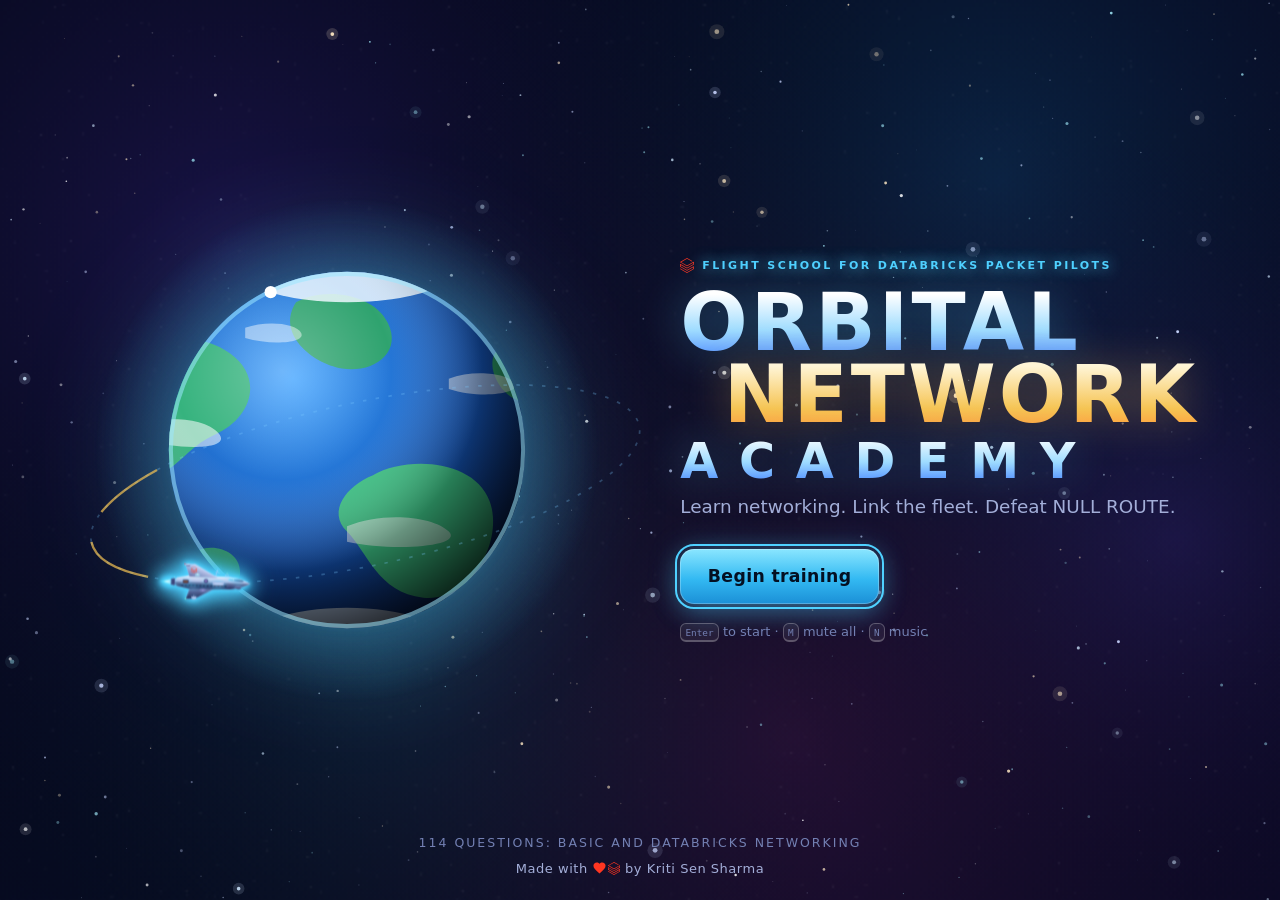
==== commit c310a152: "UI polish + light Databricks branding Missions - an on-screen "‹ Map" button in the mission bar does" ====
--- a/index.html
+++ b/index.html
@@ -32,7 +32,7 @@
       <button class="nav-btn" data-go="bay"><svg viewBox="0 0 24 24" aria-hidden="true"><path d="M14.7 6.3a4 4 0 0 0-5.4 5.2L3 17.8V21h3.2l6.3-6.3a4 4 0 0 0 5.2-5.4l-2.6 2.6-2.4-.6-.6-2.4z"/></svg>Repair Bay<span id="tb-bay-badge" class="badge hidden">0</span></button>
       <button class="nav-btn" data-go="journeys"><svg viewBox="0 0 24 24" aria-hidden="true"><circle cx="12" cy="12" r="9"/><path d="M10 8.5l5 3.5-5 3.5z"/></svg>Journeys</button>
       <button class="nav-btn" data-go="log"><svg viewBox="0 0 24 24" aria-hidden="true"><path d="M4 20V10M10 20V4M16 20v-7M22 20H2"/></svg>Captain's Log</button>
-      <button class="icon-btn settings-btn" aria-label="Settings"><svg viewBox="0 0 24 24"><circle cx="12" cy="12" r="3"/><path d="M12 2v3M12 19v3M2 12h3M19 12h3M4.9 4.9l2.1 2.1M17 17l2.1 2.1M4.9 19.1L7 17M17 7l2.1-2.1"/></svg></button>
+      <button class="icon-btn settings-btn" aria-label="Settings" title="Settings"><svg viewBox="0 0 24 24" aria-hidden="true"><path d="M18.84 9.17 L19.23 10.41 L21.49 10.55 L21.49 13.45 L19.23 13.59 L18.84 14.83 L18.23 15.99 L19.73 17.69 L17.69 19.73 L15.99 18.23 L14.83 18.84 L13.59 19.23 L13.45 21.49 L10.55 21.49 L10.41 19.23 L9.17 18.84 L8.01 18.23 L6.31 19.73 L4.27 17.69 L5.77 15.99 L5.16 14.83 L4.77 13.59 L2.51 13.45 L2.51 10.55 L4.77 10.41 L5.16 9.17 L5.77 8.01 L4.27 6.31 L6.31 4.27 L8.01 5.77 L9.17 5.16 L10.41 4.77 L10.55 2.51 L13.45 2.51 L13.59 4.77 L14.83 5.16 L15.99 5.77 L17.69 4.27 L19.73 6.31 L18.23 8.01Z"/><circle cx="12" cy="12" r="3.2"/></svg></button>
       <button class="icon-btn mute-btn" aria-label="Mute sound"></button>
     </nav>
   </header>
@@ -44,14 +44,15 @@
         <div id="title-planet" class="title-planet"></div>
         <div id="title-ship" class="title-orbit" aria-hidden="true"></div>
         <div class="title-copy">
-          <div class="eyebrow glow">Flight school for packet pilots</div>
+          <div class="eyebrow glow title-eyebrow"><img class="eyebrow-mark" src="assets/databricks-mark.svg" alt="" width="14" height="15">Flight school for Databricks packet pilots</div>
           <h1 class="logo"><span>Orbital</span><span>Network</span><span>Academy</span></h1>
           <p id="title-sub" class="title-sub"></p>
           <button id="btn-begin" class="btn primary big" data-autofocus>Begin training</button>
-          <div class="title-hint"><kbd>Enter</kbd> to start · <kbd>M</kbd> mute all · <kbd>N</kbd> music · works offline</div>
+          <div class="title-hint"><kbd>Enter</kbd> to start · <kbd>M</kbd> mute all · <kbd>N</kbd> music</div>
         </div>
       </div>
-      <footer class="title-foot">6 worlds · 114 networking questions (Databricks facts docs-sourced) · Leitner Repair Bay · Captain's Log telemetry</footer>
+      <footer class="title-foot"><span id="title-count" class="title-count">114 questions: Basic and Databricks networking</span>
+        <span class="made-with">Made with <span class="dbx-heart" role="img" aria-label="love"><svg class="heart" viewBox="0 0 24 22" aria-hidden="true" focusable="false"><path d="M12 21.2 10.4 19.8C4.6 14.6.8 11.2.8 6.9.8 3.5 3.5.8 6.9.8c1.9 0 3.8.9 5.1 2.4C13.3 1.7 15.2.8 17.1.8c3.4 0 6.1 2.7 6.1 6.1 0 4.3-3.8 7.7-9.6 12.9z"/></svg><img src="assets/databricks-mark.svg" alt="" width="12" height="13"></span> by Kriti Sen Sharma</span></footer>
     </section>
 
     <!-- GALAXY MAP -->
@@ -65,6 +66,7 @@
     <section class="screen" id="screen-mission" aria-label="Mission">
       <div id="mission-planet" class="mission-planet" aria-hidden="true"></div>
       <div class="hud glass">
+        <button id="hud-map" class="btn ghost small hud-map" type="button" aria-label="Map: back to the galaxy map" aria-keyshortcuts="Escape" title="Back to the galaxy map (Esc)"><svg viewBox="0 0 24 24" aria-hidden="true" focusable="false"><path d="M15 5l-7 7 7 7"/></svg><span>Map</span></button>
         <div class="hud-left">
           <div id="hud-planet" class="hud-planet" aria-hidden="true"></div>
           <div><div id="hud-mode" class="eyebrow"></div><div id="hud-title" class="hud-title"></div></div>
@@ -131,6 +133,7 @@
   <!-- Engine -->
   <script src="js/util.js"></script>
   <script src="js/store.js"></script>
+  <script src="js/brand.js"></script>
   <script src="js/ship.js"></script>
   <script src="js/audio.js"></script>
   <script src="js/music.js"></script>
--- a/css/style.css
+++ b/css/style.css
@@ -172,7 +172,14 @@
 .logo span:nth-child(3) { font-size: .62em; letter-spacing: .42em; padding-top: .18em; }
 .title-sub { font-size: 1.15rem; color: var(--muted); max-width: 30em; margin: 0 0 28px; }
 .title-hint { margin-top: 18px; font-size: 13px; color: var(--dim); }
-.title-foot { position: absolute; bottom: 22px; left: 0; right: 0; text-align: center; font-size: 12.5px; letter-spacing: .16em; text-transform: uppercase; color: var(--dim); }
+.title-foot { position: absolute; bottom: 22px; left: 0; right: 0; text-align: center; font-size: 12.5px; letter-spacing: .16em; text-transform: uppercase; color: var(--dim); display: flex; flex-direction: column; align-items: center; gap: 6px; }
+.title-foot .made-with { display: inline-flex; align-items: center; gap: .4em; text-transform: none; letter-spacing: .04em; font-size: 13px; color: var(--muted); }
+/* "Databricks heart": a Lava heart next to the official mark; one accessible image named "love" */
+.dbx-heart { display: inline-flex; align-items: center; gap: 2px; vertical-align: middle; }
+.dbx-heart .heart { width: 13px; height: 12px; fill: #FF3621; }
+.dbx-heart img { width: 12px; height: 13px; display: block; }
+.title-eyebrow { display: flex; align-items: center; gap: 8px; }
+.title-eyebrow .eyebrow-mark { width: 14px; height: 15px; flex: none; }
 
 /* ---------- galaxy map ---------- */
 #screen-map { overflow: hidden; }
@@ -193,6 +200,9 @@
 @media (hover: hover) { #galaxy .planet:hover .planet-art { transform: scale(1.06); } }
 #galaxy .planet .planet-art { transform-origin: center; transform-box: fill-box; }
 #galaxy .planet.locked .planet-art { filter: grayscale(.7) brightness(.62); opacity: .85; }
+/* Databricks worlds: a small official mark on a dark badge, upper right of the planet */
+#galaxy .planet .pl-dbx circle { fill: rgba(6, 10, 31, .82); stroke: rgba(255, 255, 255, .22); stroke-width: 1.5; }
+#galaxy .planet.locked .pl-dbx { opacity: .7; }
 #galaxy .planet .lock circle { fill: rgba(6, 10, 31, .8); stroke: rgba(255, 255, 255, .35); }
 #galaxy .planet .lock rect, #galaxy .planet .lock path { fill: none; stroke: #c7d2fe; stroke-width: 2; }
 #galaxy .pl-num { font: 700 13px var(--font); letter-spacing: .26em; fill: var(--accent); text-anchor: middle; }
@@ -278,6 +288,9 @@
 #screen-mission.boss .mission-planet { opacity: .62; }
 .hud { position: relative; z-index: 2; display: flex; align-items: center; gap: 18px; padding: 10px 14px; border-radius: 16px; }
 .hud-left { display: flex; align-items: center; gap: 12px; min-width: 210px; }
+/* On-screen Esc: same action as the Esc key (pause menu, then "Abort to map") */
+.hud-map { flex: none; display: inline-flex; align-items: center; gap: 4px; min-height: 40px; padding: 0 12px 0 8px; }
+.hud-map svg { width: 18px; height: 18px; fill: none; stroke: currentColor; stroke-width: 2.2; stroke-linecap: round; stroke-linejoin: round; }
 .hud-planet { width: 46px; height: 46px; flex: none; }
 .hud-title { font: 800 20px/1.1 var(--display); text-transform: uppercase; letter-spacing: .06em; white-space: nowrap; }
 .hud-mid { flex: 1; min-width: 160px; }
@@ -1019,7 +1032,8 @@
   .mission-planet { opacity: .3; }
   .hud { flex-wrap: wrap; align-items: center; gap: 4px 10px; padding: 6px 8px 8px; border-radius: 14px; }
   .hud-right { display: contents; }
-  .hud-left { order: 0; flex: 1 1 calc(100% - 108px); min-width: 0; gap: 8px; }
+  .hud-map { order: -1; padding: 0 10px 0 6px; }
+  .hud-left { order: 0; flex: 1 1 calc(100% - 222px); min-width: 0; gap: 8px; }
   .hud-left > div:last-child { min-width: 0; }
   .hud-planet { width: 30px; height: 30px; }
   #hud-mode { font-size: 9.5px; letter-spacing: .16em; white-space: nowrap; overflow: hidden; text-overflow: ellipsis; }
@@ -1131,7 +1145,10 @@
   .logo { font-size: clamp(30px, 11vh, 52px); margin: 6px 0; }
   .logo span:nth-child(2) { padding-left: .55em; }
   .title-sub { margin: 0 0 14px; font-size: .95rem; }
-  .title-foot { display: none; }
+  /* footer: just the credit, small, bottom right */
+  .title-foot { display: flex; position: absolute; left: auto; right: max(12px, env(safe-area-inset-right)); bottom: max(6px, env(safe-area-inset-bottom)); }
+  .title-foot .title-count { display: none; }
+  .title-foot .made-with { font-size: 11.5px; }
   /* map: card on the right, map on the left */
   #map-stage { inset: calc(62px + env(safe-area-inset-top)) 352px 0 0; }
   #mission-card { left: auto; right: max(8px, env(safe-area-inset-right)); top: calc(64px + env(safe-area-inset-top)); bottom: 8px; width: 336px; transform: none; max-height: none; padding: 12px 14px; }
--- a/css/journeys.css
+++ b/css/journeys.css
@@ -52,6 +52,9 @@
 .jr-ctrl-r { display: flex; gap: 8px; }
 .jr-ctrl .btn:disabled { opacity: .4; cursor: default; }
 #jr-auto[aria-pressed="true"] { border-color: var(--gold); color: var(--gold); box-shadow: 0 0 14px rgba(246, 196, 83, .3); }
+.jr-speed { min-width: 52px; padding-inline: .7em; font-variant-numeric: tabular-nums; }
+/* the shared ship inside a scene: no shield bubble or effects (compact), centred on the node */
+.jb-ship svg.ship { overflow: visible; }
 .jr-dots { display: flex; gap: 6px; align-items: center; flex-wrap: wrap; justify-content: center; }
 .jr-dot { width: 26px; height: 26px; padding: 0; border: 0; background: none; cursor: pointer; display: grid; place-items: center; border-radius: 50%; }
 .jr-dot i { width: 10px; height: 10px; border-radius: 50%; background: rgba(255, 255, 255, .2); transition: all .25s var(--ease); }
@@ -144,21 +147,21 @@
 .jr-trail { fill: none; stroke: var(--gold); stroke-width: 3; stroke-linecap: round; stroke-dasharray: 1; stroke-dashoffset: 1; animation-name: jrDraw; animation-timing-function: linear; animation-fill-mode: forwards; filter: drop-shadow(0 0 5px rgba(246, 196, 83, .7)); }
 .jr-trail.back { stroke: var(--mint); stroke-width: 2; opacity: .9; filter: drop-shadow(0 0 5px rgba(124, 247, 195, .6)); }
 .jr-travel.bad .jr-trail { stroke: var(--rose); filter: drop-shadow(0 0 5px rgba(255, 77, 109, .7)); }
-.jr-trail-flow { fill: none; stroke: #fff6d6; stroke-width: 2; stroke-dasharray: 2 16; stroke-linecap: round; opacity: .7; animation: jrFlow 1s linear infinite; }
+.jr-trail-flow { fill: none; stroke: #fff6d6; stroke-width: 2; stroke-dasharray: 2 16; stroke-linecap: round; opacity: .7; animation: jrFlow calc(.5s * var(--jrk, 1)) linear infinite; }
 .jr-travel.bad .jr-trail-flow { display: none; }
 .jr-travel.static .jr-trail { stroke-dashoffset: 0; animation: none; }
 .jr-pkt-core { fill: #fff; }
-.jr-pkt-label { animation: jrTagOut .35s var(--ease) forwards; }
+.jr-pkt-label { animation: jrTagOut calc(.18s * var(--jrk, 1)) var(--ease) forwards; }
 .jr-travel.static .jr-pkt-label { display: none; }
 @keyframes jrTagOut { to { opacity: 0; } }
 .jr-pkt-tag { fill: rgba(30, 22, 4, .92); stroke: var(--gold); stroke-width: 1.2; }
 .jr-travel.bad .jr-pkt-tag { stroke: var(--rose); fill: rgba(40, 6, 16, .92); }
 .jr-pkt-t { fill: #fff2c4; font: 800 10.5px var(--mono); stroke: none !important; }
-.jr-block { opacity: 0; animation: jrIn .3s var(--ease) forwards; }
+.jr-block { opacity: 0; animation: jrIn calc(.15s * var(--jrk, 1)) var(--ease) forwards; }
 .jx circle { fill: #2c0b16; stroke: var(--rose); stroke-width: 2; filter: drop-shadow(0 0 8px var(--rose)); }
 .jx path { stroke: var(--rose); stroke-width: 2.8; stroke-linecap: round; }
-.jr-ping { fill: none; stroke: var(--gold); stroke-width: 2.5; opacity: 0; animation: jrPing 1.1s var(--ease) forwards; transform-box: fill-box; transform-origin: center; }
-.jr-badge { opacity: 0; animation: jrIn .4s var(--ease) forwards; }
+.jr-ping { fill: none; stroke: var(--gold); stroke-width: 2.5; opacity: 0; animation: jrPing calc(.55s * var(--jrk, 1)) var(--ease) forwards; transform-box: fill-box; transform-origin: center; }
+.jr-badge { opacity: 0; animation: jrIn calc(.2s * var(--jrk, 1)) var(--ease) forwards; }
 .jp rect { fill: #0b1236; stroke: rgba(140, 160, 230, .7); stroke-width: 1.2; }
 .jp-t { fill: #e1e7ff; font: 800 11.5px var(--mono); stroke: none !important; }
 .jp.ok rect { fill: #08261f; stroke: var(--mint); }
@@ -250,7 +253,8 @@
   .jr-dots { order: -1; flex: 1 1 100%; flex-wrap: wrap; justify-content: center; gap: 0; }
   .jr-dot { flex: 0 0 44px; width: 44px; height: 44px; }
   .jr-ctrl-r { margin-left: auto; gap: 6px; }
-  .jr-ctrl .btn { padding: .6em .85em; }
+  .jr-ctrl .btn { padding: .6em .7em; }
+  .jr-ctrl .jr-speed { min-width: 44px; padding-inline: .5em; }
   .jl-world-t { font-size: 19px; }
 }
 @media (max-height: 500px) and (orientation: landscape) {
@@ -271,6 +275,7 @@
   .jr-scan-hint { display: none; }
   .jr-ctrl { flex-wrap: nowrap; }
   .jr-ctrl .btn { padding: .55em .9em; }
+  .jr-ctrl-r #jr-replay { display: none; }        /* room for the speed button; R still replays, and Back + Next re-run a step */
   .jr-dots { flex-wrap: nowrap; gap: 0; }
   .jr-ctrl { position: static; margin: 8px 0 0; padding: 6px 0 0; background: none; backdrop-filter: none; -webkit-backdrop-filter: none; }
 }
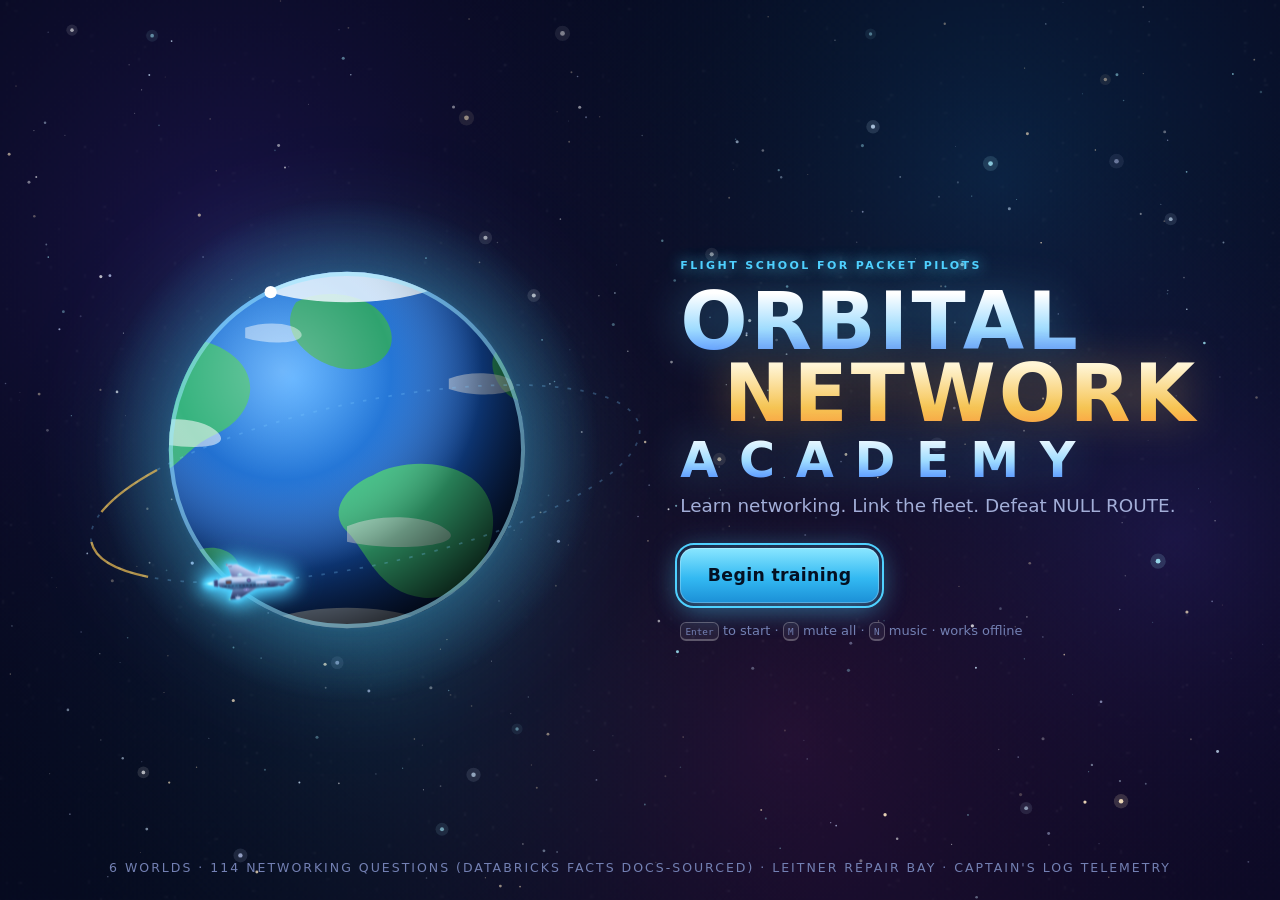
==== commit 8bd49dce: "Merge pull request #1 from kritisen/feat/mobile Mobile-friendly pass: phone layouts, touch controls," ====
--- a/index.html
+++ b/index.html
@@ -32,7 +32,7 @@
       <button class="nav-btn" data-go="bay"><svg viewBox="0 0 24 24" aria-hidden="true"><path d="M14.7 6.3a4 4 0 0 0-5.4 5.2L3 17.8V21h3.2l6.3-6.3a4 4 0 0 0 5.2-5.4l-2.6 2.6-2.4-.6-.6-2.4z"/></svg>Repair Bay<span id="tb-bay-badge" class="badge hidden">0</span></button>
       <button class="nav-btn" data-go="journeys"><svg viewBox="0 0 24 24" aria-hidden="true"><circle cx="12" cy="12" r="9"/><path d="M10 8.5l5 3.5-5 3.5z"/></svg>Journeys</button>
       <button class="nav-btn" data-go="log"><svg viewBox="0 0 24 24" aria-hidden="true"><path d="M4 20V10M10 20V4M16 20v-7M22 20H2"/></svg>Captain's Log</button>
-      <button class="icon-btn settings-btn" aria-label="Settings" title="Settings"><svg viewBox="0 0 24 24" aria-hidden="true"><path d="M18.84 9.17 L19.23 10.41 L21.49 10.55 L21.49 13.45 L19.23 13.59 L18.84 14.83 L18.23 15.99 L19.73 17.69 L17.69 19.73 L15.99 18.23 L14.83 18.84 L13.59 19.23 L13.45 21.49 L10.55 21.49 L10.41 19.23 L9.17 18.84 L8.01 18.23 L6.31 19.73 L4.27 17.69 L5.77 15.99 L5.16 14.83 L4.77 13.59 L2.51 13.45 L2.51 10.55 L4.77 10.41 L5.16 9.17 L5.77 8.01 L4.27 6.31 L6.31 4.27 L8.01 5.77 L9.17 5.16 L10.41 4.77 L10.55 2.51 L13.45 2.51 L13.59 4.77 L14.83 5.16 L15.99 5.77 L17.69 4.27 L19.73 6.31 L18.23 8.01Z"/><circle cx="12" cy="12" r="3.2"/></svg></button>
+      <button class="icon-btn settings-btn" aria-label="Settings"><svg viewBox="0 0 24 24"><circle cx="12" cy="12" r="3"/><path d="M12 2v3M12 19v3M2 12h3M19 12h3M4.9 4.9l2.1 2.1M17 17l2.1 2.1M4.9 19.1L7 17M17 7l2.1-2.1"/></svg></button>
       <button class="icon-btn mute-btn" aria-label="Mute sound"></button>
     </nav>
   </header>
@@ -44,15 +44,14 @@
         <div id="title-planet" class="title-planet"></div>
         <div id="title-ship" class="title-orbit" aria-hidden="true"></div>
         <div class="title-copy">
-          <div class="eyebrow glow title-eyebrow"><img class="eyebrow-mark" src="assets/databricks-mark.svg" alt="" width="14" height="15">Flight school for Databricks packet pilots</div>
+          <div class="eyebrow glow">Flight school for packet pilots</div>
           <h1 class="logo"><span>Orbital</span><span>Network</span><span>Academy</span></h1>
           <p id="title-sub" class="title-sub"></p>
           <button id="btn-begin" class="btn primary big" data-autofocus>Begin training</button>
-          <div class="title-hint"><kbd>Enter</kbd> to start · <kbd>M</kbd> mute all · <kbd>N</kbd> music</div>
+          <div class="title-hint"><kbd>Enter</kbd> to start · <kbd>M</kbd> mute all · <kbd>N</kbd> music · works offline</div>
         </div>
       </div>
-      <footer class="title-foot"><span id="title-count" class="title-count">114 questions: Basic and Databricks networking</span>
-        <span class="made-with">Made with <span class="dbx-heart" role="img" aria-label="love"><svg class="heart" viewBox="0 0 24 22" aria-hidden="true" focusable="false"><path d="M12 21.2 10.4 19.8C4.6 14.6.8 11.2.8 6.9.8 3.5 3.5.8 6.9.8c1.9 0 3.8.9 5.1 2.4C13.3 1.7 15.2.8 17.1.8c3.4 0 6.1 2.7 6.1 6.1 0 4.3-3.8 7.7-9.6 12.9z"/></svg><img src="assets/databricks-mark.svg" alt="" width="12" height="13"></span> by Kriti Sen Sharma</span></footer>
+      <footer class="title-foot">6 worlds · 114 networking questions (Databricks facts docs-sourced) · Leitner Repair Bay · Captain's Log telemetry</footer>
     </section>
 
     <!-- GALAXY MAP -->
@@ -66,7 +65,6 @@
     <section class="screen" id="screen-mission" aria-label="Mission">
       <div id="mission-planet" class="mission-planet" aria-hidden="true"></div>
       <div class="hud glass">
-        <button id="hud-map" class="btn ghost small hud-map" type="button" aria-label="Map: back to the galaxy map" aria-keyshortcuts="Escape" title="Back to the galaxy map (Esc)"><svg viewBox="0 0 24 24" aria-hidden="true" focusable="false"><path d="M15 5l-7 7 7 7"/></svg><span>Map</span></button>
         <div class="hud-left">
           <div id="hud-planet" class="hud-planet" aria-hidden="true"></div>
           <div><div id="hud-mode" class="eyebrow"></div><div id="hud-title" class="hud-title"></div></div>
@@ -133,7 +131,6 @@
   <!-- Engine -->
   <script src="js/util.js"></script>
   <script src="js/store.js"></script>
-  <script src="js/brand.js"></script>
   <script src="js/ship.js"></script>
   <script src="js/audio.js"></script>
   <script src="js/music.js"></script>
--- a/css/style.css
+++ b/css/style.css
@@ -172,14 +172,7 @@
 .logo span:nth-child(3) { font-size: .62em; letter-spacing: .42em; padding-top: .18em; }
 .title-sub { font-size: 1.15rem; color: var(--muted); max-width: 30em; margin: 0 0 28px; }
 .title-hint { margin-top: 18px; font-size: 13px; color: var(--dim); }
-.title-foot { position: absolute; bottom: 22px; left: 0; right: 0; text-align: center; font-size: 12.5px; letter-spacing: .16em; text-transform: uppercase; color: var(--dim); display: flex; flex-direction: column; align-items: center; gap: 6px; }
-.title-foot .made-with { display: inline-flex; align-items: center; gap: .4em; text-transform: none; letter-spacing: .04em; font-size: 13px; color: var(--muted); }
-/* "Databricks heart": a Lava heart next to the official mark; one accessible image named "love" */
-.dbx-heart { display: inline-flex; align-items: center; gap: 2px; vertical-align: middle; }
-.dbx-heart .heart { width: 13px; height: 12px; fill: #FF3621; }
-.dbx-heart img { width: 12px; height: 13px; display: block; }
-.title-eyebrow { display: flex; align-items: center; gap: 8px; }
-.title-eyebrow .eyebrow-mark { width: 14px; height: 15px; flex: none; }
+.title-foot { position: absolute; bottom: 22px; left: 0; right: 0; text-align: center; font-size: 12.5px; letter-spacing: .16em; text-transform: uppercase; color: var(--dim); }
 
 /* ---------- galaxy map ---------- */
 #screen-map { overflow: hidden; }
@@ -200,9 +193,6 @@
 @media (hover: hover) { #galaxy .planet:hover .planet-art { transform: scale(1.06); } }
 #galaxy .planet .planet-art { transform-origin: center; transform-box: fill-box; }
 #galaxy .planet.locked .planet-art { filter: grayscale(.7) brightness(.62); opacity: .85; }
-/* Databricks worlds: a small official mark on a dark badge, upper right of the planet */
-#galaxy .planet .pl-dbx circle { fill: rgba(6, 10, 31, .82); stroke: rgba(255, 255, 255, .22); stroke-width: 1.5; }
-#galaxy .planet.locked .pl-dbx { opacity: .7; }
 #galaxy .planet .lock circle { fill: rgba(6, 10, 31, .8); stroke: rgba(255, 255, 255, .35); }
 #galaxy .planet .lock rect, #galaxy .planet .lock path { fill: none; stroke: #c7d2fe; stroke-width: 2; }
 #galaxy .pl-num { font: 700 13px var(--font); letter-spacing: .26em; fill: var(--accent); text-anchor: middle; }
@@ -288,9 +278,6 @@
 #screen-mission.boss .mission-planet { opacity: .62; }
 .hud { position: relative; z-index: 2; display: flex; align-items: center; gap: 18px; padding: 10px 14px; border-radius: 16px; }
 .hud-left { display: flex; align-items: center; gap: 12px; min-width: 210px; }
-/* On-screen Esc: same action as the Esc key (pause menu, then "Abort to map") */
-.hud-map { flex: none; display: inline-flex; align-items: center; gap: 4px; min-height: 40px; padding: 0 12px 0 8px; }
-.hud-map svg { width: 18px; height: 18px; fill: none; stroke: currentColor; stroke-width: 2.2; stroke-linecap: round; stroke-linejoin: round; }
 .hud-planet { width: 46px; height: 46px; flex: none; }
 .hud-title { font: 800 20px/1.1 var(--display); text-transform: uppercase; letter-spacing: .06em; white-space: nowrap; }
 .hud-mid { flex: 1; min-width: 160px; }
@@ -1032,8 +1019,7 @@
   .mission-planet { opacity: .3; }
   .hud { flex-wrap: wrap; align-items: center; gap: 4px 10px; padding: 6px 8px 8px; border-radius: 14px; }
   .hud-right { display: contents; }
-  .hud-map { order: -1; padding: 0 10px 0 6px; }
-  .hud-left { order: 0; flex: 1 1 calc(100% - 222px); min-width: 0; gap: 8px; }
+  .hud-left { order: 0; flex: 1 1 calc(100% - 108px); min-width: 0; gap: 8px; }
   .hud-left > div:last-child { min-width: 0; }
   .hud-planet { width: 30px; height: 30px; }
   #hud-mode { font-size: 9.5px; letter-spacing: .16em; white-space: nowrap; overflow: hidden; text-overflow: ellipsis; }
@@ -1145,10 +1131,7 @@
   .logo { font-size: clamp(30px, 11vh, 52px); margin: 6px 0; }
   .logo span:nth-child(2) { padding-left: .55em; }
   .title-sub { margin: 0 0 14px; font-size: .95rem; }
-  /* footer: just the credit, small, bottom right */
-  .title-foot { display: flex; position: absolute; left: auto; right: max(12px, env(safe-area-inset-right)); bottom: max(6px, env(safe-area-inset-bottom)); }
-  .title-foot .title-count { display: none; }
-  .title-foot .made-with { font-size: 11.5px; }
+  .title-foot { display: none; }
   /* map: card on the right, map on the left */
   #map-stage { inset: calc(62px + env(safe-area-inset-top)) 352px 0 0; }
   #mission-card { left: auto; right: max(8px, env(safe-area-inset-right)); top: calc(64px + env(safe-area-inset-top)); bottom: 8px; width: 336px; transform: none; max-height: none; padding: 12px 14px; }
--- a/css/journeys.css
+++ b/css/journeys.css
@@ -52,9 +52,6 @@
 .jr-ctrl-r { display: flex; gap: 8px; }
 .jr-ctrl .btn:disabled { opacity: .4; cursor: default; }
 #jr-auto[aria-pressed="true"] { border-color: var(--gold); color: var(--gold); box-shadow: 0 0 14px rgba(246, 196, 83, .3); }
-.jr-speed { min-width: 52px; padding-inline: .7em; font-variant-numeric: tabular-nums; }
-/* the shared ship inside a scene: no shield bubble or effects (compact), centred on the node */
-.jb-ship svg.ship { overflow: visible; }
 .jr-dots { display: flex; gap: 6px; align-items: center; flex-wrap: wrap; justify-content: center; }
 .jr-dot { width: 26px; height: 26px; padding: 0; border: 0; background: none; cursor: pointer; display: grid; place-items: center; border-radius: 50%; }
 .jr-dot i { width: 10px; height: 10px; border-radius: 50%; background: rgba(255, 255, 255, .2); transition: all .25s var(--ease); }
@@ -147,21 +144,21 @@
 .jr-trail { fill: none; stroke: var(--gold); stroke-width: 3; stroke-linecap: round; stroke-dasharray: 1; stroke-dashoffset: 1; animation-name: jrDraw; animation-timing-function: linear; animation-fill-mode: forwards; filter: drop-shadow(0 0 5px rgba(246, 196, 83, .7)); }
 .jr-trail.back { stroke: var(--mint); stroke-width: 2; opacity: .9; filter: drop-shadow(0 0 5px rgba(124, 247, 195, .6)); }
 .jr-travel.bad .jr-trail { stroke: var(--rose); filter: drop-shadow(0 0 5px rgba(255, 77, 109, .7)); }
-.jr-trail-flow { fill: none; stroke: #fff6d6; stroke-width: 2; stroke-dasharray: 2 16; stroke-linecap: round; opacity: .7; animation: jrFlow calc(.5s * var(--jrk, 1)) linear infinite; }
+.jr-trail-flow { fill: none; stroke: #fff6d6; stroke-width: 2; stroke-dasharray: 2 16; stroke-linecap: round; opacity: .7; animation: jrFlow 1s linear infinite; }
 .jr-travel.bad .jr-trail-flow { display: none; }
 .jr-travel.static .jr-trail { stroke-dashoffset: 0; animation: none; }
 .jr-pkt-core { fill: #fff; }
-.jr-pkt-label { animation: jrTagOut calc(.18s * var(--jrk, 1)) var(--ease) forwards; }
+.jr-pkt-label { animation: jrTagOut .35s var(--ease) forwards; }
 .jr-travel.static .jr-pkt-label { display: none; }
 @keyframes jrTagOut { to { opacity: 0; } }
 .jr-pkt-tag { fill: rgba(30, 22, 4, .92); stroke: var(--gold); stroke-width: 1.2; }
 .jr-travel.bad .jr-pkt-tag { stroke: var(--rose); fill: rgba(40, 6, 16, .92); }
 .jr-pkt-t { fill: #fff2c4; font: 800 10.5px var(--mono); stroke: none !important; }
-.jr-block { opacity: 0; animation: jrIn calc(.15s * var(--jrk, 1)) var(--ease) forwards; }
+.jr-block { opacity: 0; animation: jrIn .3s var(--ease) forwards; }
 .jx circle { fill: #2c0b16; stroke: var(--rose); stroke-width: 2; filter: drop-shadow(0 0 8px var(--rose)); }
 .jx path { stroke: var(--rose); stroke-width: 2.8; stroke-linecap: round; }
-.jr-ping { fill: none; stroke: var(--gold); stroke-width: 2.5; opacity: 0; animation: jrPing calc(.55s * var(--jrk, 1)) var(--ease) forwards; transform-box: fill-box; transform-origin: center; }
-.jr-badge { opacity: 0; animation: jrIn calc(.2s * var(--jrk, 1)) var(--ease) forwards; }
+.jr-ping { fill: none; stroke: var(--gold); stroke-width: 2.5; opacity: 0; animation: jrPing 1.1s var(--ease) forwards; transform-box: fill-box; transform-origin: center; }
+.jr-badge { opacity: 0; animation: jrIn .4s var(--ease) forwards; }
 .jp rect { fill: #0b1236; stroke: rgba(140, 160, 230, .7); stroke-width: 1.2; }
 .jp-t { fill: #e1e7ff; font: 800 11.5px var(--mono); stroke: none !important; }
 .jp.ok rect { fill: #08261f; stroke: var(--mint); }
@@ -253,8 +250,7 @@
   .jr-dots { order: -1; flex: 1 1 100%; flex-wrap: wrap; justify-content: center; gap: 0; }
   .jr-dot { flex: 0 0 44px; width: 44px; height: 44px; }
   .jr-ctrl-r { margin-left: auto; gap: 6px; }
-  .jr-ctrl .btn { padding: .6em .7em; }
-  .jr-ctrl .jr-speed { min-width: 44px; padding-inline: .5em; }
+  .jr-ctrl .btn { padding: .6em .85em; }
   .jl-world-t { font-size: 19px; }
 }
 @media (max-height: 500px) and (orientation: landscape) {
@@ -275,7 +271,6 @@
   .jr-scan-hint { display: none; }
   .jr-ctrl { flex-wrap: nowrap; }
   .jr-ctrl .btn { padding: .55em .9em; }
-  .jr-ctrl-r #jr-replay { display: none; }        /* room for the speed button; R still replays, and Back + Next re-run a step */
   .jr-dots { flex-wrap: nowrap; gap: 0; }
   .jr-ctrl { position: static; margin: 8px 0 0; padding: 6px 0 0; background: none; backdrop-filter: none; -webkit-backdrop-filter: none; }
 }
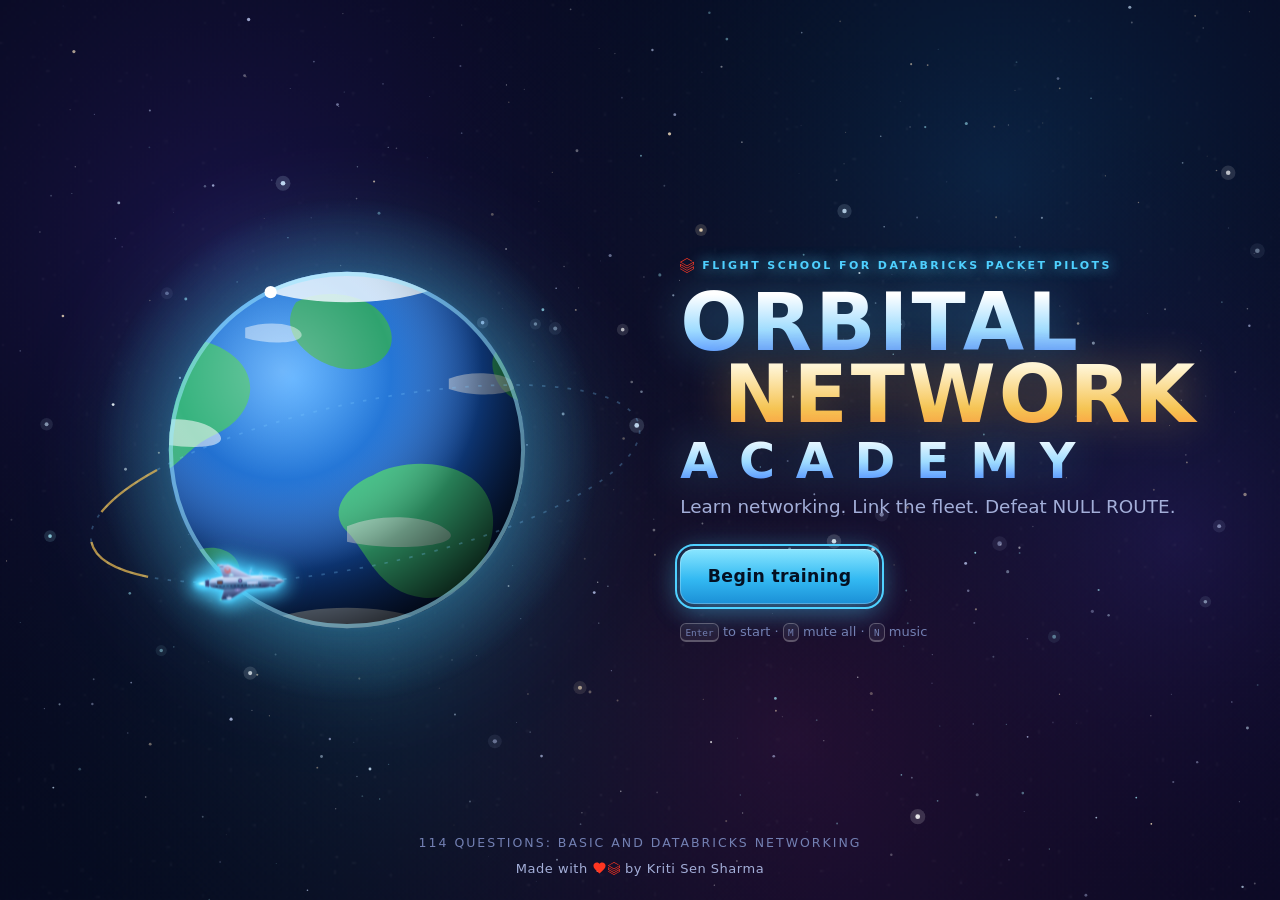
==== commit 4df32f1d: "Merge pull request #2 from kritisen/feat/polish-branding UI polish + light Databricks branding" ====
--- a/index.html
+++ b/index.html
@@ -32,7 +32,7 @@
       <button class="nav-btn" data-go="bay"><svg viewBox="0 0 24 24" aria-hidden="true"><path d="M14.7 6.3a4 4 0 0 0-5.4 5.2L3 17.8V21h3.2l6.3-6.3a4 4 0 0 0 5.2-5.4l-2.6 2.6-2.4-.6-.6-2.4z"/></svg>Repair Bay<span id="tb-bay-badge" class="badge hidden">0</span></button>
       <button class="nav-btn" data-go="journeys"><svg viewBox="0 0 24 24" aria-hidden="true"><circle cx="12" cy="12" r="9"/><path d="M10 8.5l5 3.5-5 3.5z"/></svg>Journeys</button>
       <button class="nav-btn" data-go="log"><svg viewBox="0 0 24 24" aria-hidden="true"><path d="M4 20V10M10 20V4M16 20v-7M22 20H2"/></svg>Captain's Log</button>
-      <button class="icon-btn settings-btn" aria-label="Settings"><svg viewBox="0 0 24 24"><circle cx="12" cy="12" r="3"/><path d="M12 2v3M12 19v3M2 12h3M19 12h3M4.9 4.9l2.1 2.1M17 17l2.1 2.1M4.9 19.1L7 17M17 7l2.1-2.1"/></svg></button>
+      <button class="icon-btn settings-btn" aria-label="Settings" title="Settings"><svg viewBox="0 0 24 24" aria-hidden="true"><path d="M18.84 9.17 L19.23 10.41 L21.49 10.55 L21.49 13.45 L19.23 13.59 L18.84 14.83 L18.23 15.99 L19.73 17.69 L17.69 19.73 L15.99 18.23 L14.83 18.84 L13.59 19.23 L13.45 21.49 L10.55 21.49 L10.41 19.23 L9.17 18.84 L8.01 18.23 L6.31 19.73 L4.27 17.69 L5.77 15.99 L5.16 14.83 L4.77 13.59 L2.51 13.45 L2.51 10.55 L4.77 10.41 L5.16 9.17 L5.77 8.01 L4.27 6.31 L6.31 4.27 L8.01 5.77 L9.17 5.16 L10.41 4.77 L10.55 2.51 L13.45 2.51 L13.59 4.77 L14.83 5.16 L15.99 5.77 L17.69 4.27 L19.73 6.31 L18.23 8.01Z"/><circle cx="12" cy="12" r="3.2"/></svg></button>
       <button class="icon-btn mute-btn" aria-label="Mute sound"></button>
     </nav>
   </header>
@@ -44,14 +44,15 @@
         <div id="title-planet" class="title-planet"></div>
         <div id="title-ship" class="title-orbit" aria-hidden="true"></div>
         <div class="title-copy">
-          <div class="eyebrow glow">Flight school for packet pilots</div>
+          <div class="eyebrow glow title-eyebrow"><img class="eyebrow-mark" src="assets/databricks-mark.svg" alt="" width="14" height="15">Flight school for Databricks packet pilots</div>
           <h1 class="logo"><span>Orbital</span><span>Network</span><span>Academy</span></h1>
           <p id="title-sub" class="title-sub"></p>
           <button id="btn-begin" class="btn primary big" data-autofocus>Begin training</button>
-          <div class="title-hint"><kbd>Enter</kbd> to start · <kbd>M</kbd> mute all · <kbd>N</kbd> music · works offline</div>
+          <div class="title-hint"><kbd>Enter</kbd> to start · <kbd>M</kbd> mute all · <kbd>N</kbd> music</div>
         </div>
       </div>
-      <footer class="title-foot">6 worlds · 114 networking questions (Databricks facts docs-sourced) · Leitner Repair Bay · Captain's Log telemetry</footer>
+      <footer class="title-foot"><span id="title-count" class="title-count">114 questions: Basic and Databricks networking</span>
+        <span class="made-with">Made with <span class="dbx-heart" role="img" aria-label="love"><svg class="heart" viewBox="0 0 24 22" aria-hidden="true" focusable="false"><path d="M12 21.2 10.4 19.8C4.6 14.6.8 11.2.8 6.9.8 3.5 3.5.8 6.9.8c1.9 0 3.8.9 5.1 2.4C13.3 1.7 15.2.8 17.1.8c3.4 0 6.1 2.7 6.1 6.1 0 4.3-3.8 7.7-9.6 12.9z"/></svg><img src="assets/databricks-mark.svg" alt="" width="12" height="13"></span> by Kriti Sen Sharma</span></footer>
     </section>
 
     <!-- GALAXY MAP -->
@@ -65,6 +66,7 @@
     <section class="screen" id="screen-mission" aria-label="Mission">
       <div id="mission-planet" class="mission-planet" aria-hidden="true"></div>
       <div class="hud glass">
+        <button id="hud-map" class="btn ghost small hud-map" type="button" aria-label="Map: back to the galaxy map" aria-keyshortcuts="Escape" title="Back to the galaxy map (Esc)"><svg viewBox="0 0 24 24" aria-hidden="true" focusable="false"><path d="M15 5l-7 7 7 7"/></svg><span>Map</span></button>
         <div class="hud-left">
           <div id="hud-planet" class="hud-planet" aria-hidden="true"></div>
           <div><div id="hud-mode" class="eyebrow"></div><div id="hud-title" class="hud-title"></div></div>
@@ -131,6 +133,7 @@
   <!-- Engine -->
   <script src="js/util.js"></script>
   <script src="js/store.js"></script>
+  <script src="js/brand.js"></script>
   <script src="js/ship.js"></script>
   <script src="js/audio.js"></script>
   <script src="js/music.js"></script>
--- a/css/style.css
+++ b/css/style.css
@@ -172,7 +172,14 @@
 .logo span:nth-child(3) { font-size: .62em; letter-spacing: .42em; padding-top: .18em; }
 .title-sub { font-size: 1.15rem; color: var(--muted); max-width: 30em; margin: 0 0 28px; }
 .title-hint { margin-top: 18px; font-size: 13px; color: var(--dim); }
-.title-foot { position: absolute; bottom: 22px; left: 0; right: 0; text-align: center; font-size: 12.5px; letter-spacing: .16em; text-transform: uppercase; color: var(--dim); }
+.title-foot { position: absolute; bottom: 22px; left: 0; right: 0; text-align: center; font-size: 12.5px; letter-spacing: .16em; text-transform: uppercase; color: var(--dim); display: flex; flex-direction: column; align-items: center; gap: 6px; }
+.title-foot .made-with { display: inline-flex; align-items: center; gap: .4em; text-transform: none; letter-spacing: .04em; font-size: 13px; color: var(--muted); }
+/* "Databricks heart": a Lava heart next to the official mark; one accessible image named "love" */
+.dbx-heart { display: inline-flex; align-items: center; gap: 2px; vertical-align: middle; }
+.dbx-heart .heart { width: 13px; height: 12px; fill: #FF3621; }
+.dbx-heart img { width: 12px; height: 13px; display: block; }
+.title-eyebrow { display: flex; align-items: center; gap: 8px; }
+.title-eyebrow .eyebrow-mark { width: 14px; height: 15px; flex: none; }
 
 /* ---------- galaxy map ---------- */
 #screen-map { overflow: hidden; }
@@ -193,6 +200,9 @@
 @media (hover: hover) { #galaxy .planet:hover .planet-art { transform: scale(1.06); } }
 #galaxy .planet .planet-art { transform-origin: center; transform-box: fill-box; }
 #galaxy .planet.locked .planet-art { filter: grayscale(.7) brightness(.62); opacity: .85; }
+/* Databricks worlds: a small official mark on a dark badge, upper right of the planet */
+#galaxy .planet .pl-dbx circle { fill: rgba(6, 10, 31, .82); stroke: rgba(255, 255, 255, .22); stroke-width: 1.5; }
+#galaxy .planet.locked .pl-dbx { opacity: .7; }
 #galaxy .planet .lock circle { fill: rgba(6, 10, 31, .8); stroke: rgba(255, 255, 255, .35); }
 #galaxy .planet .lock rect, #galaxy .planet .lock path { fill: none; stroke: #c7d2fe; stroke-width: 2; }
 #galaxy .pl-num { font: 700 13px var(--font); letter-spacing: .26em; fill: var(--accent); text-anchor: middle; }
@@ -278,6 +288,9 @@
 #screen-mission.boss .mission-planet { opacity: .62; }
 .hud { position: relative; z-index: 2; display: flex; align-items: center; gap: 18px; padding: 10px 14px; border-radius: 16px; }
 .hud-left { display: flex; align-items: center; gap: 12px; min-width: 210px; }
+/* On-screen Esc: same action as the Esc key (pause menu, then "Abort to map") */
+.hud-map { flex: none; display: inline-flex; align-items: center; gap: 4px; min-height: 40px; padding: 0 12px 0 8px; }
+.hud-map svg { width: 18px; height: 18px; fill: none; stroke: currentColor; stroke-width: 2.2; stroke-linecap: round; stroke-linejoin: round; }
 .hud-planet { width: 46px; height: 46px; flex: none; }
 .hud-title { font: 800 20px/1.1 var(--display); text-transform: uppercase; letter-spacing: .06em; white-space: nowrap; }
 .hud-mid { flex: 1; min-width: 160px; }
@@ -1019,7 +1032,8 @@
   .mission-planet { opacity: .3; }
   .hud { flex-wrap: wrap; align-items: center; gap: 4px 10px; padding: 6px 8px 8px; border-radius: 14px; }
   .hud-right { display: contents; }
-  .hud-left { order: 0; flex: 1 1 calc(100% - 108px); min-width: 0; gap: 8px; }
+  .hud-map { order: -1; padding: 0 10px 0 6px; }
+  .hud-left { order: 0; flex: 1 1 calc(100% - 222px); min-width: 0; gap: 8px; }
   .hud-left > div:last-child { min-width: 0; }
   .hud-planet { width: 30px; height: 30px; }
   #hud-mode { font-size: 9.5px; letter-spacing: .16em; white-space: nowrap; overflow: hidden; text-overflow: ellipsis; }
@@ -1131,7 +1145,10 @@
   .logo { font-size: clamp(30px, 11vh, 52px); margin: 6px 0; }
   .logo span:nth-child(2) { padding-left: .55em; }
   .title-sub { margin: 0 0 14px; font-size: .95rem; }
-  .title-foot { display: none; }
+  /* footer: just the credit, small, bottom right */
+  .title-foot { display: flex; position: absolute; left: auto; right: max(12px, env(safe-area-inset-right)); bottom: max(6px, env(safe-area-inset-bottom)); }
+  .title-foot .title-count { display: none; }
+  .title-foot .made-with { font-size: 11.5px; }
   /* map: card on the right, map on the left */
   #map-stage { inset: calc(62px + env(safe-area-inset-top)) 352px 0 0; }
   #mission-card { left: auto; right: max(8px, env(safe-area-inset-right)); top: calc(64px + env(safe-area-inset-top)); bottom: 8px; width: 336px; transform: none; max-height: none; padding: 12px 14px; }
--- a/css/journeys.css
+++ b/css/journeys.css
@@ -52,6 +52,9 @@
 .jr-ctrl-r { display: flex; gap: 8px; }
 .jr-ctrl .btn:disabled { opacity: .4; cursor: default; }
 #jr-auto[aria-pressed="true"] { border-color: var(--gold); color: var(--gold); box-shadow: 0 0 14px rgba(246, 196, 83, .3); }
+.jr-speed { min-width: 52px; padding-inline: .7em; font-variant-numeric: tabular-nums; }
+/* the shared ship inside a scene: no shield bubble or effects (compact), centred on the node */
+.jb-ship svg.ship { overflow: visible; }
 .jr-dots { display: flex; gap: 6px; align-items: center; flex-wrap: wrap; justify-content: center; }
 .jr-dot { width: 26px; height: 26px; padding: 0; border: 0; background: none; cursor: pointer; display: grid; place-items: center; border-radius: 50%; }
 .jr-dot i { width: 10px; height: 10px; border-radius: 50%; background: rgba(255, 255, 255, .2); transition: all .25s var(--ease); }
@@ -144,21 +147,21 @@
 .jr-trail { fill: none; stroke: var(--gold); stroke-width: 3; stroke-linecap: round; stroke-dasharray: 1; stroke-dashoffset: 1; animation-name: jrDraw; animation-timing-function: linear; animation-fill-mode: forwards; filter: drop-shadow(0 0 5px rgba(246, 196, 83, .7)); }
 .jr-trail.back { stroke: var(--mint); stroke-width: 2; opacity: .9; filter: drop-shadow(0 0 5px rgba(124, 247, 195, .6)); }
 .jr-travel.bad .jr-trail { stroke: var(--rose); filter: drop-shadow(0 0 5px rgba(255, 77, 109, .7)); }
-.jr-trail-flow { fill: none; stroke: #fff6d6; stroke-width: 2; stroke-dasharray: 2 16; stroke-linecap: round; opacity: .7; animation: jrFlow 1s linear infinite; }
+.jr-trail-flow { fill: none; stroke: #fff6d6; stroke-width: 2; stroke-dasharray: 2 16; stroke-linecap: round; opacity: .7; animation: jrFlow calc(.5s * var(--jrk, 1)) linear infinite; }
 .jr-travel.bad .jr-trail-flow { display: none; }
 .jr-travel.static .jr-trail { stroke-dashoffset: 0; animation: none; }
 .jr-pkt-core { fill: #fff; }
-.jr-pkt-label { animation: jrTagOut .35s var(--ease) forwards; }
+.jr-pkt-label { animation: jrTagOut calc(.18s * var(--jrk, 1)) var(--ease) forwards; }
 .jr-travel.static .jr-pkt-label { display: none; }
 @keyframes jrTagOut { to { opacity: 0; } }
 .jr-pkt-tag { fill: rgba(30, 22, 4, .92); stroke: var(--gold); stroke-width: 1.2; }
 .jr-travel.bad .jr-pkt-tag { stroke: var(--rose); fill: rgba(40, 6, 16, .92); }
 .jr-pkt-t { fill: #fff2c4; font: 800 10.5px var(--mono); stroke: none !important; }
-.jr-block { opacity: 0; animation: jrIn .3s var(--ease) forwards; }
+.jr-block { opacity: 0; animation: jrIn calc(.15s * var(--jrk, 1)) var(--ease) forwards; }
 .jx circle { fill: #2c0b16; stroke: var(--rose); stroke-width: 2; filter: drop-shadow(0 0 8px var(--rose)); }
 .jx path { stroke: var(--rose); stroke-width: 2.8; stroke-linecap: round; }
-.jr-ping { fill: none; stroke: var(--gold); stroke-width: 2.5; opacity: 0; animation: jrPing 1.1s var(--ease) forwards; transform-box: fill-box; transform-origin: center; }
-.jr-badge { opacity: 0; animation: jrIn .4s var(--ease) forwards; }
+.jr-ping { fill: none; stroke: var(--gold); stroke-width: 2.5; opacity: 0; animation: jrPing calc(.55s * var(--jrk, 1)) var(--ease) forwards; transform-box: fill-box; transform-origin: center; }
+.jr-badge { opacity: 0; animation: jrIn calc(.2s * var(--jrk, 1)) var(--ease) forwards; }
 .jp rect { fill: #0b1236; stroke: rgba(140, 160, 230, .7); stroke-width: 1.2; }
 .jp-t { fill: #e1e7ff; font: 800 11.5px var(--mono); stroke: none !important; }
 .jp.ok rect { fill: #08261f; stroke: var(--mint); }
@@ -250,7 +253,8 @@
   .jr-dots { order: -1; flex: 1 1 100%; flex-wrap: wrap; justify-content: center; gap: 0; }
   .jr-dot { flex: 0 0 44px; width: 44px; height: 44px; }
   .jr-ctrl-r { margin-left: auto; gap: 6px; }
-  .jr-ctrl .btn { padding: .6em .85em; }
+  .jr-ctrl .btn { padding: .6em .7em; }
+  .jr-ctrl .jr-speed { min-width: 44px; padding-inline: .5em; }
   .jl-world-t { font-size: 19px; }
 }
 @media (max-height: 500px) and (orientation: landscape) {
@@ -271,6 +275,7 @@
   .jr-scan-hint { display: none; }
   .jr-ctrl { flex-wrap: nowrap; }
   .jr-ctrl .btn { padding: .55em .9em; }
+  .jr-ctrl-r #jr-replay { display: none; }        /* room for the speed button; R still replays, and Back + Next re-run a step */
   .jr-dots { flex-wrap: nowrap; gap: 0; }
   .jr-ctrl { position: static; margin: 8px 0 0; padding: 6px 0 0; background: none; backdrop-filter: none; -webkit-backdrop-filter: none; }
 }
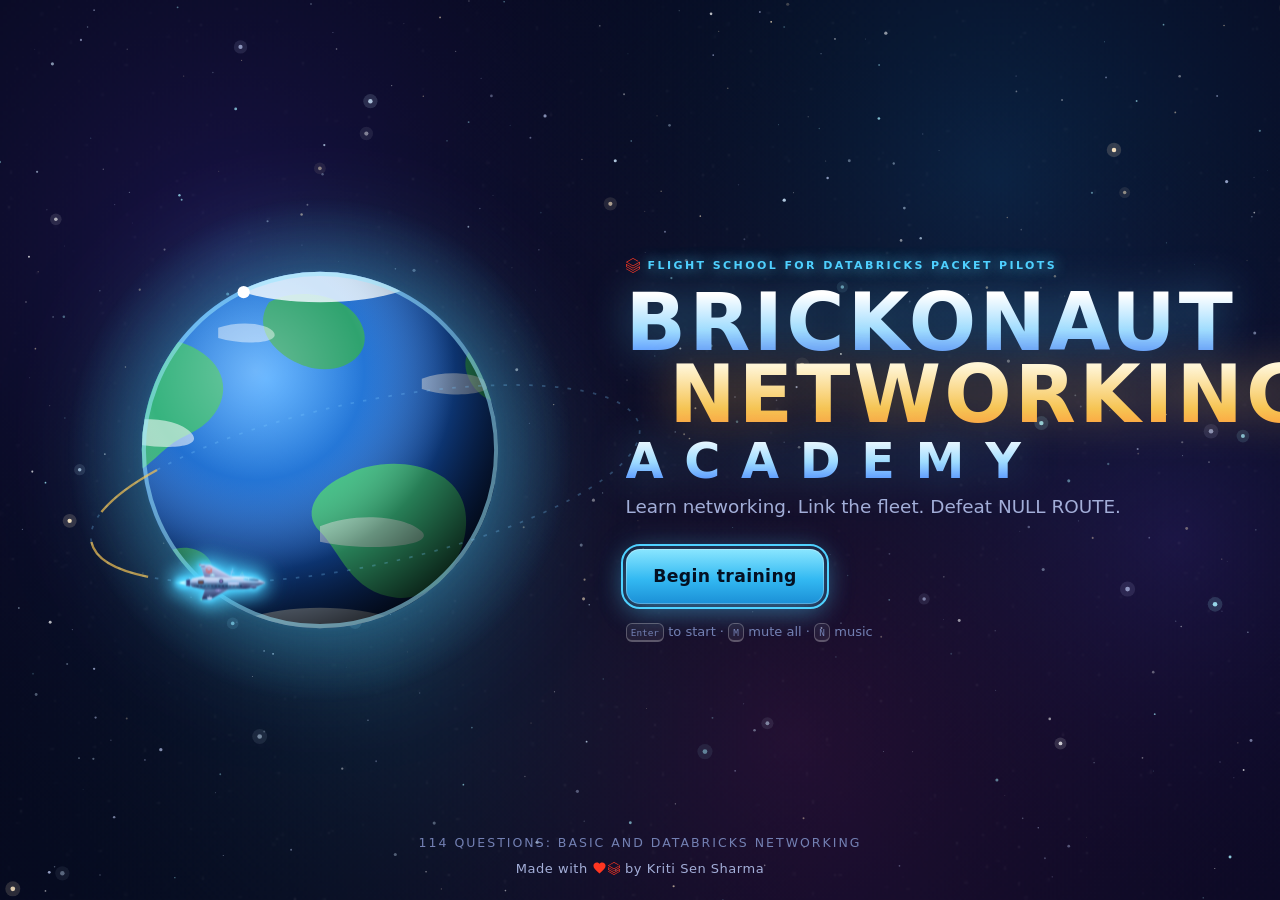
==== commit 7b18da29: "Rename the game to Brickonaut Networking Academy - Title, title-screen logo, top bar, noscript, brie" ====
--- a/index.html
+++ b/index.html
@@ -5,7 +5,16 @@
   <meta name="viewport" content="width=device-width, initial-scale=1, viewport-fit=cover, interactive-widget=resizes-content">
   <meta name="color-scheme" content="dark">
   <meta name="theme-color" content="#060a1f">
-  <title>Orbital Network Academy</title>
+  <title>Brickonaut Networking Academy</title>
+  <meta name="description" content="Flight school for Databricks packet pilots: a space-themed trainer for networking fundamentals and Databricks networking.">
+  <meta property="og:type" content="website">
+  <meta property="og:title" content="Brickonaut Networking Academy">
+  <meta property="og:description" content="Flight school for Databricks packet pilots: a space-themed trainer for networking fundamentals and Databricks networking.">
+  <meta property="og:url" content="https://kritisen.github.io/brickonaut-networking-academy/">
+  <meta property="og:image" content="https://kritisen.github.io/brickonaut-networking-academy/screenshots/social-preview.png">
+  <meta property="og:image:width" content="1200">
+  <meta property="og:image:height" content="630">
+  <meta name="twitter:card" content="summary_large_image">
   <link rel="icon" href="data:image/svg+xml,%3Csvg xmlns='http://www.w3.org/2000/svg' viewBox='0 0 32 32'%3E%3Ccircle cx='16' cy='16' r='9' fill='%234fd1ff'/%3E%3Cellipse cx='16' cy='16' rx='15' ry='5' fill='none' stroke='%23f6c453' stroke-width='2' transform='rotate(-20 16 16)'/%3E%3C/svg%3E">
   <link rel="stylesheet" href="css/style.css">
   <link rel="stylesheet" href="css/explainers.css">
@@ -17,9 +26,9 @@
 
   <!-- Persistent top bar (map / bay / log / debrief) -->
   <header id="topbar" class="hidden">
-    <div class="brand" aria-label="Orbital Network Academy">
+    <div class="brand" aria-label="Brickonaut Networking Academy">
       <svg viewBox="0 0 40 40" class="brand-mark" aria-hidden="true"><circle cx="20" cy="20" r="9"/><ellipse cx="20" cy="20" rx="18" ry="6.5" transform="rotate(-22 20 20)"/><circle cx="35" cy="13" r="2.4" class="sat"/></svg>
-      <div><b>Orbital Network Academy</b><span>Fleet link training</span></div>
+      <div><b>Brickonaut Networking Academy</b><span>Fleet link training</span></div>
     </div>
     <div class="rank">
       <div class="rank-top"><span id="tb-rank" class="rank-name">Cadet</span><span id="tb-xp" class="rank-xp">0 XP</span></div>
@@ -45,7 +54,7 @@
         <div id="title-ship" class="title-orbit" aria-hidden="true"></div>
         <div class="title-copy">
           <div class="eyebrow glow title-eyebrow"><img class="eyebrow-mark" src="assets/databricks-mark.svg" alt="" width="14" height="15">Flight school for Databricks packet pilots</div>
-          <h1 class="logo"><span>Orbital</span><span>Network</span><span>Academy</span></h1>
+          <h1 class="logo"><span>Brickonaut</span><span>Networking</span><span>Academy</span></h1>
           <p id="title-sub" class="title-sub"></p>
           <button id="btn-begin" class="btn primary big" data-autofocus>Begin training</button>
           <div class="title-hint"><kbd>Enter</kbd> to start · <kbd>M</kbd> mute all · <kbd>N</kbd> music</div>
@@ -124,7 +133,7 @@
   <button id="sound-chip" class="sound-chip" type="button" hidden><svg viewBox="0 0 24 24" aria-hidden="true"><path d="M4 9h4l5-4v14l-5-4H4zM16.5 8.5a5 5 0 0 1 0 7M19 6a8.5 8.5 0 0 1 0 12"/></svg>Tap for sound</button>
   <div id="ship-live" class="sr-only" role="status" aria-live="polite" aria-atomic="true"></div>
   <canvas id="fx" aria-hidden="true"></canvas>
-  <noscript><p class="noscript">Orbital Network Academy needs JavaScript.</p></noscript>
+  <noscript><p class="noscript">Brickonaut Networking Academy needs JavaScript.</p></noscript>
 
   <!-- Data (classic scripts so file:// works). Add new level files here + in tests/validate_questions.mjs DATA_FILES. -->
   <script src="data/questions.js"></script>
--- a/css/style.css
+++ b/css/style.css
@@ -1,4 +1,4 @@
-/* Orbital Network Academy — visual system
+/* Brickonaut Networking Academy — visual system
  * System fonts only (works offline). Palette: deep space navy, cyan signal, mint success, gold reward, rose danger. */
 :root {
   --bg: #060a1f;
